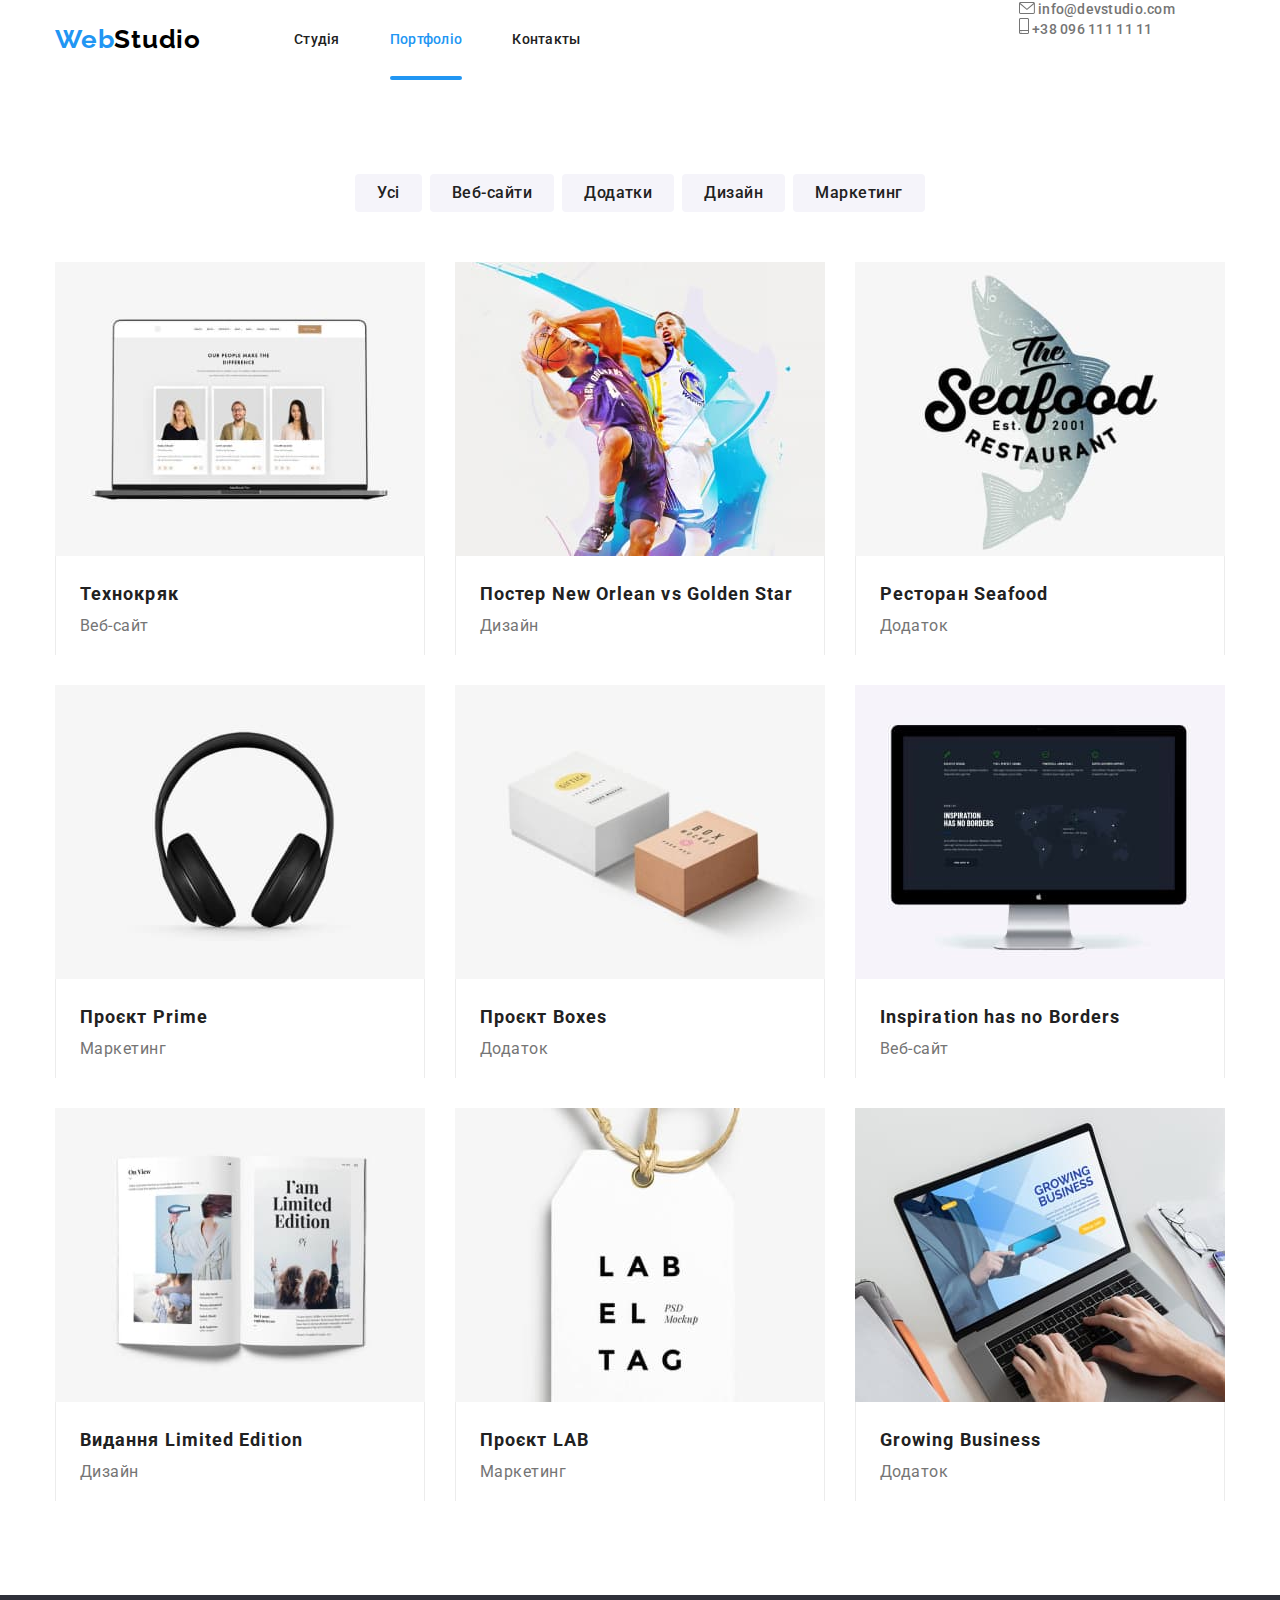
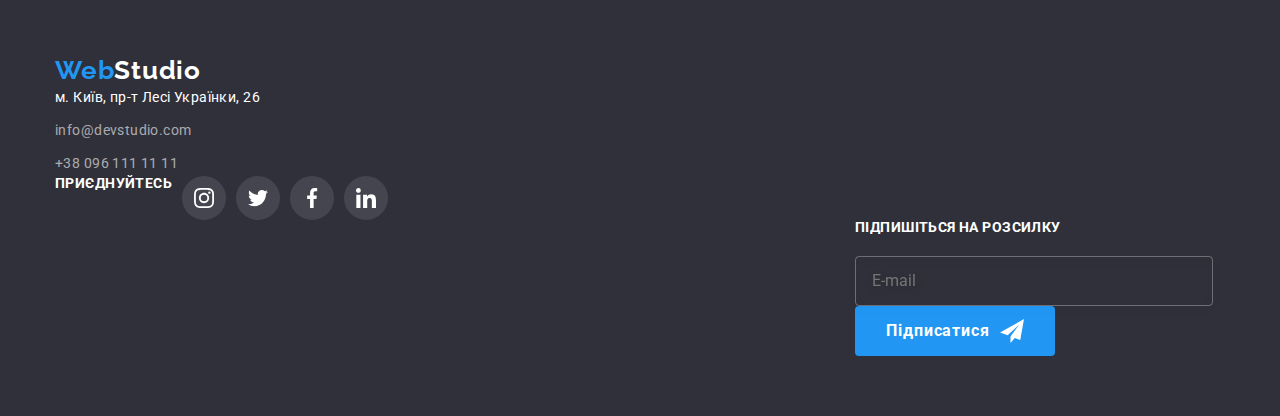
==== portfolio.html @ cb51da98 "adaptive" ====
<!DOCTYPE html>
<html lang="uk">
  <head>
    <meta charset="UTF-8" />
    <meta http-equiv="X-UA-Compatible" content="IE=edge" />
    <meta name="viewport" content="width=device-width, initial-scale=1.0" />
    <title>WebStudio</title>
    <link rel="preconnect" href="https://fonts.googleapis.com" />
    <link rel="preconnect" href="https://fonts.gstatic.com" crossorigin />
    <link
      href="https://fonts.googleapis.com/css2?family=Oleo+Script&family=Raleway:wght@700&family=Roboto:wght@400;500;700;900&display=swap"
      rel="stylesheet"
    />
    <link
      rel="stylesheet"
      href="https://cdnjs.cloudflare.com/ajax/libs/modern-normalize/0.6.0/modern-normalize.min.css"
    />
    <!-- <link rel="stylesheet" href="CSS/styles.css" /> -->
    <link rel="stylesheet" href="CSS/main.min.css" />
  </head>
  <body>
    <header>
      <div class="container page-header">
        <nav class="page-header__nav">
          <a href="./index.html " class="logo">
            <span class="logo__web">Web</span>Studio</a
          >

          <ul class="pagination">
            <li class="pagination__list">
              <a href="./index.html" class="link pagination__item">Студія</a>
            </li>
            <li class="pagination__list">
              <a href="./portfolio.html" class="link pagination__item current"
                >Портфоліо</a
              >
            </li>
            <li class="pagination__list">
              <a href="" class="link">Контакты</a>
            </li>
          </ul>
        </nav>

        <ul class="contact">
          <li class="contact-list">
            <a class="contact__item" href="mailtu:info@devstudio.com"
              ><svg width="16px" height="12px">
                <use href="./images/SVG/symbol-defs.svg#icon-envelope"></use>
              </svg>
              info@devstudio.com</a
            >
          </li>
          <li class="contact-list">
            <a class="contact__item" href="tel:+380961111111"
              ><svg width="10px" height="16px">
                <use href="./images/SVG/symbol-defs.svg#icon-smartphone"></use>
              </svg>
              +38 096 111 11 11</a
            >
          </li>
        </ul>
      </div>
    </header>
    <main>
      <section class="container-home">
        <div class="container">
          <h1 class="portf-h-invis">Портфоліо</h1>

          <ul class="menu-portfolio-btn">
            <li>
              <button type="button" class="btn">Усі</button>
            </li>
            <li>
              <button type="button" class="btn">Веб-сайти</button>
            </li>
            <li>
              <button type="button" class="btn">Додатки</button>
            </li>
            <li>
              <button type="button" class="btn">Дизайн</button>
            </li>
            <li>
              <button type="button" class="btn">Маркетинг</button>
            </li>
          </ul>

          <ul class="projects">
            <li class="projects-item">
              <a href="" class="projects-li">
                <div class="projects-card">
                  <img
                    src="./images/project1.jpg"
                    alt="Технокряк"
                    width="370"
                  />
                  <p class="overlay">
                    Ресурс пропонує комплексні пропозиції з різним рівнем
                    функціоналу та сервісів. Все це дозволить відвідувачу
                    отримати вичерпні відомості про компанію чи приватну особу.
                  </p>
                </div>
              </a>
              <a
                ><div class="person">
                  <h2 class="projects-h">Технокряк</h2>
                  <p class="projects-p">Веб-сайт</p>
                </div>
              </a>
            </li>
            <li class="projects-item">
              <a href="" class="projects-li">
                <div class="projects-card">
                  <img
                    src="./images/project2.jpg"
                    alt="Постер New Orlean vs Golden Star"
                    width="370"
                  />
                  <p class="overlay">
                    Ресурс пропонує комплексні пропозиції з різним рівнем
                    функціоналу та сервісів. Все це дозволить відвідувачу
                    отримати вичерпні відомості про компанію чи приватну особу.
                  </p>
                </div>

                <div class="person">
                  <h2 class="projects-h">Постер New Orlean vs Golden Star</h2>
                  <p class="projects-p">Дизайн</p>
                </div>
              </a>
            </li>
            <li class="projects-item">
              <a href="" class="projects-li">
                <div class="projects-card">
                  <img
                    src="./images/project3.jpg"
                    alt="Ресторан Seafood"
                    width="370"
                  />
                  <p class="overlay">
                    Ресурс пропонує комплексні пропозиції з різним рівнем
                    функціоналу та сервісів. Все це дозволить відвідувачу
                    отримати вичерпні відомості про компанію чи приватну особу.
                  </p>
                </div>
                <div class="person">
                  <h2 class="projects-h">Ресторан Seafood</h2>
                  <p class="projects-p">Додаток</p>
                </div></a
              >
            </li>
            <li class="projects-item">
              <a href="" class="projects-li">
                <div class="projects-card">
                  <img
                    src="./images/project4.jpg"
                    alt="Проєкт Prime"
                    width="370"
                  />
                  <p class="overlay">
                    Ресурс пропонує комплексні пропозиції з різним рівнем
                    функціоналу та сервісів. Все це дозволить відвідувачу
                    отримати вичерпні відомості про компанію чи приватну особу.
                  </p>
                </div>

                <div class="person">
                  <h2 class="projects-h">Проєкт Prime</h2>
                  <p class="projects-p">Маркетинг</p>
                </div></a
              >
            </li>
            <li class="projects-item">
              <a href="" class="projects-li">
                <div class="projects-card">
                  <img
                    src="./images/project5.jpg"
                    alt="Проєкт Boxes"
                    width="370"
                  />
                  <p class="overlay">
                    Ресурс пропонує комплексні пропозиції з різним рівнем
                    функціоналу та сервісів. Все це дозволить відвідувачу
                    отримати вичерпні відомості про компанію чи приватну особу.
                  </p>
                </div>

                <div class="person">
                  <h2 class="projects-h">Проєкт Boxes</h2>
                  <p class="projects-p">Додаток</p>
                </div></a
              >
            </li>
            <li class="projects-item">
              <a href="" class="projects-li">
                <div class="projects-card">
                  <img
                    src="./images/project6.jpg"
                    alt="Inspiration has no Borders"
                    width="370"
                  />
                  <p class="overlay">
                    Ресурс пропонує комплексні пропозиції з різним рівнем
                    функціоналу та сервісів. Все це дозволить відвідувачу
                    отримати вичерпні відомості про компанію чи приватну особу.
                  </p>
                </div>

                <div class="person">
                  <h2 class="projects-h">Inspiration has no Borders</h2>
                  <p class="projects-p">Веб-сайт</p>
                </div></a
              >
            </li>
            <li class="projects-item">
              <a href="" class="projects-li">
                <div class="projects-card">
                  <img
                    src="./images/project7.jpg"
                    alt="Видання Limited Edition"
                    width="370"
                  />
                  <p class="overlay">
                    Ресурс пропонує комплексні пропозиції з різним рівнем
                    функціоналу та сервісів. Все це дозволить відвідувачу
                    отримати вичерпні відомості про компанію чи приватну особу.
                  </p>
                </div>
                <div class="person">
                  <h2 class="projects-h">Видання Limited Edition</h2>
                  <p class="projects-p">Дизайн</p>
                </div></a
              >
            </li>
            <li class="projects-item">
              <a href="" class="projects-li">
                <div class="projects-card">
                  <img
                    src="./images/project8.jpg"
                    alt="Проєкт LAB"
                    width="370"
                  />
                  <p class="overlay">
                    Ресурс пропонує комплексні пропозиції з різним рівнем
                    функціоналу та сервісів. Все це дозволить відвідувачу
                    отримати вичерпні відомості про компанію чи приватну особу.
                  </p>
                </div>
                <div class="person">
                  <h2 class="projects-h">Проєкт LAB</h2>
                  <p class="projects-p">Маркетинг</p>
                </div></a
              >
            </li>
            <li class="projects-item">
              <a href="" class="projects-li">
                <div class="projects-card">
                  <img
                    src="./images/project9.jpg"
                    alt="Growing Business"
                    width="370"
                  />
                  <p class="overlay">
                    Ресурс пропонує комплексні пропозиції з різним рівнем
                    функціоналу та сервісів. Все це дозволить відвідувачу
                    отримати вичерпні відомості про компанію чи приватну особу.
                  </p>
                </div>

                <div class="person">
                  <h2 class="projects-h">Growing Business</h2>
                  <p class="projects-p">Додаток</p>
                </div></a
              >
            </li>
          </ul>
        </div>
      </section>
    </main>
    <footer class="footer">
      <div class="container footer__container">
        <div>
          <a href="./index.html " class="logo footer__logo">
            <span class="logo__web">Web</span
            ><span class="logo__studio">Studio</span></a
          >

          <address class="address">
            <ul class="address__list">
              <li>
                <a
                  href="https://goo.gl/maps/ACZNKpHMxKwvgp7U7"
                  target="_blank"
                  class="address__maps"
                  >м. Київ, пр-т Лесі Українки, 26</a
                >
              </li>
              <li>
                <a href="mailto:info@devstudio.com" class="address__item"
                  >info@devstudio.com</a
                >
              </li>
              <li>
                <a href="tel:+380961111111 " class="address__item"
                  >+38 096 111 11 11</a
                >
              </li>
            </ul>
          </address>
        </div>

        <div class="social-networks">
          <p class="social-networks__text">приєднуйтесь</p>
          <ul class="social-networks__list">
            <li class="social">
              <a href="" class="social-networks__link">
                <svg class="icon-networks social-networks__icon">
                  <use href="./images/SVG/symbol-defs.svg#icon-instagram"></use>
                </svg>
              </a>
            </li>
            <li class="social">
              <a href="" class="social-networks__link">
                <svg class="icon-networks social-networks__icon">
                  <use href="./images/SVG/symbol-defs.svg#icon-twitter"></use>
                </svg>
              </a>
            </li>
            <li class="social">
              <a href="" class="social-networks__link">
                <svg class="icon-networks social-networks__icon">
                  <use href="./images/SVG/symbol-defs.svg#icon-facebook"></use>
                </svg>
              </a>
            </li>
            <li class="social">
              <a href="" class="social-networks__link">
                <svg class="icon-networks social-networks__icon">
                  <use href="./images/SVG/symbol-defs.svg#icon-linkedin"></use>
                </svg>
              </a>
            </li>
          </ul>
        </div>
        <form class="footer-form">
          <p class="footer-form__text">Підпишіться на розсилку</p>
          <div class="footer-form__wind">
            <input
              class="footer-form__imput"
              type="email"
              name="e-mail"
              placeholder="E-mail"
            />
            <button class="footer-form__btn" type="submit" id="e-mail">
              <span class="footer-form__subscription">Підписатися</span>
              <svg class="footer-form__icon" width="24" height="24">
                <use href="./images/SVG/symbol-defs.svg#icon-send"></use>
              </svg>
            </button>
          </div>
        </form>
      </div>
    </footer>
  </body>
</html>
---- CSS/styles.css ----
/* :root {
  --color-web-blue: #2196f3;
  --color-text-main: #212121;
  --color-text-secondary: #757575;
  --color-fone: #f5f5f5;
  --transition-timing-cub: 250ms cubic-bezier(0.4, 0, 0.2, 1);
} */
/* 
h1,
h2,
h3,
h4,
p {
  margin-top: 0;
  margin-bottom: 0;
} */

/* ol,
ul {
  margin-top: 0;
  margin-bottom: 0;
  padding-left: 0;
} */

/* .logo__web-header {
  border-bottom: 1px solid #ececec;
} */

/* .container {
  width: 1200px;

  margin-left: auto;
  margin-right: auto;
  padding-left: 15px;
  padding-right: 15px;
} */

/* header style */

/* .page-header__nav {
  display: flex;
} */

/* .page-header {
  align-items: center;

  display: flex;
} */

/* .contact {
  display: flex;
  margin-left: auto;
} */

/* .pagination__list {
  position: relative;
} */
/* 
.pagination {
  display: flex;
} */
/* 
.pagination :not(:last-child) {
  margin-right: 50px;
} */

/* .current {
  color: var(--color-web-blue);
}

.current::after {
  position: absolute;
  content: "";
  display: block;
  bottom: 0;
  width: 100%;
  height: 4px;
  background-color: var(--color-web-blue);
  border-radius: 2px;
} */

/* .contact :not(:last-child) {
  margin-right: 50px;
} */

/* .logo__web {
  font-family: "Raleway";
  font-style: normal;
  font-weight: 700;
  font-size: 26px;
  line-height: 1.19;

  letter-spacing: 0.03em;

  color: #2196f3;
} */

/* address {
  font-family: Roboto;
  font-style: normal;
} */

/* ul {
  list-style: none;
}

a {
  text-decoration: none;
}

img {
  display: block;
  max-width: 100%;
  height: auto;
}

body {
  font-family: roboto, sans-serif;
} */

/* .footer {
  background-color: #2f303a;
  padding-top: 60px;
  padding-bottom: 60px;
} */

/* .logo {
  padding-top: 24px;
  padding-bottom: 25px;
  margin-right: 93px;
  font-family: "Raleway";
  font-style: normal;
  font-weight: 700;
  font-size: 26px;
  line-height: 1.19;

  letter-spacing: 0.03em;

  color: #000000;

  transition-property: color;
  transition-duration: 250ms;
  transition-timing-function: cubic-bezier(0.4, 0, 0.2, 1);
} */

/* .contact__item {
  display: flex;
  align-items: center;

  padding-top: 32px;
  padding-bottom: 32px;
  gap: 10px;
  justify-content: flex-end;
  color: var(--color-text-secondary);
  fill: currentColor;
  font-weight: 500;
  font-size: 14px;
  line-height: 1.14;
  letter-spacing: 0.02em;
  transition: color var(--transition-timing-cub);
} */

/* .container.page-header {
  margin-bottom: 0px;
  justify-content: center;
} */

/* .address__maps:hover,
.logo:hover,
.logo:focus,
.link:hover,
.link:focus, */
/* .contact__item:hover,
.contact__item:focus, */
/* .address__item:hover,
.address__item:focus, */
/* .menu-portfolio-btn:hover,
.menu-portfolio-btn:focus { */
  /* color: var(--color-web-blue);
} */

/* .btn:hover,
.btn:focus {
  box-shadow: 0px 4px 4px 0px rgba(0, 0, 0, 0.25);

  background-color: var(--color-web-blue);
  color: #ffffff;
} */

/* .menu-portfolio-btn {
  margin-bottom: 50px;
  display: flex;
  justify-content: center;

  gap: 8px;
  color: var(--color-text-main);
  transform: color var(--transition-timing-cub);
} */

/* .btn {
  font-family: Roboto;
  font-weight: 500;
  font-size: 16px;
  line-height: 1.63;
  text-align: center;
  letter-spacing: 0.03em;
  border-radius: 4px;
  padding-left: 22px;
  padding-right: 22px;
  padding-top: 6px;
  padding-bottom: 6px;
  border: 0px;
  background-color: #f5f4fa;

  color: #212121;
  cursor: pointer;

  transition: color var(--transition-timing-cub),
    background-color var(--transition-timing-cub),
    box-shadow var(--transition-timing-cub);
} */

/* .address__item {
  color: rgba(255, 255, 255, 0.6);
} */

/* .contact-list,
.link {
  color: var(--color-text-main);

  transition-property: color;
  transition-duration: 250ms;
  transition-timing-function: cubic-bezier(0.4, 0, 0.2, 1);
} */
/* 
.envelope::before {
  content: "";
  width: 16px;
  height: 12px;
} */

/* .link {
  font-weight: 500;
  font-size: 14px;
  line-height: 1.14;
  letter-spacing: 0.02em;
} */

/* .hero {
  background-color: #2f303a;
  background-image: linear-gradient(rgba(47, 48, 58, 0.4),
      rgba(47, 48, 58, 0.4)),
    url(../images/hero.jpg);

  background-size: cover;
  background-position: center;
  background-repeat: no-repeat;

  max-width: 1600px;

  margin-left: auto;
  margin-right: auto;

  padding-top: 200px;
  padding-bottom: 200px;
} */

/* .hero__title {
  text-transform: uppercase;
  width: 696px;
  height: 120px;
  margin-left: auto;
  margin-right: auto;
  margin-bottom: 30px;
  font-size: 16px;
  height: 1.88;
} */

/* .hero h1 {
  color: #ffffff;
  text-align: center;
  font-size: 44px;
  font-weight: 900;
  font-size: 44px;
  line-height: 1.37;
} */

/* .hero__button {
  font-size: 16px;
  font-weight: 700;
  line-height: 1.88;

  cursor: pointer;
  border-radius: 4px;

  align-items: flex-start;
  display: block;
  margin-left: auto;
  margin-right: auto;

  background-color: var(--color-web-blue);

  color: #ffffff;

  text-align: center;
  padding: 10px 32px;

  border: 0;
  letter-spacing: 0.06em;

  transition-property: color;
  transition-duration: 250ms;
  transition-timing-function: cubic-bezier(0.4, 0, 0.2, 1);
} */

/* .feature {
  padding-top: 94px;
  padding-bottom: 94px;
}

.our-features__item {
  width: 270px; */

/* 325-348-другий варіант */

/* .our-features__item::before {
  margin-bottom: 30px;
  display: block;
  width: 270px;
  height: 120px;
  content: "";
  background-repeat: no-repeat;
  background-position: center;
  background-color: #f5f4fa;

  background-size: contain;
} 
 .our-features__item:nth-child(1)::before {
  background-image: url(../images/SVG/Group1.svg);
}
.our-features__item:nth-child(2)::before {
  background-image: url(../images/SVG/Group2.svg);
}
.our-features__item:nth-child(3)::before {
  background-image: url(../images/SVG/Group3.svg);
}
-.our-features__item:nth-child(4)::before {
  background-image: url(../images/SVG/Group4.svg);
} */ 
/* .our-features__img {
  display: flex;
  background-color: rgba(245, 244, 250, 1);

  height: 120px;
  align-items: center;
  justify-content: center;
  margin-bottom: 30px;
} */

/* .our-features__list {
  display: flex;
  gap: 30px;
} */

/* .our-features__subject {
  margin-bottom: 10px;
  font-weight: 700;
  font-size: 14px;
  line-height: 1.14;
  letter-spacing: 0.03em;
} */
/* 
.our-features__text {
  display: flex;
  color: var(--color-text-secondary);
  font-weight: 400;
  font-size: 14px;
  line-height: 1.71;
  letter-spacing: 0.03em;
} */

/* .

business-profiles {
  padding-bottom: 94px;
} */

/* .client {
  width: 170px;
  height: 92px;
}

.regular-customers__title {
  padding-bottom: 50px;
  text-align: center;
}

.client-list {
  box-sizing: border-box;
  display: flex;
  gap: 30px;
}

.client__icon:hover,
.client__icon:focus {
  fill: #2196f3;
}

.client__list:hover,
.client__list:focus {
  color: var(--color-web-blue);

  border-color: var(--color-web-blue);
}

.client__list {
  color: #afb1b8;
  display: flex;
  justify-content: center;
  align-items: center;
  width: 100%;
  height: 100%;
  border: 1px solid #afb1b8;
  border-radius: 4%;

  transition-property: color, border-color;
  transition-duration: 250ms;
  transition-timing-function: cubic-bezier(0.4, 0, 0.2, 1);
}

.client__icon {
  fill: currentColor;
  width: 106px;
  height: 60px;
} */

/* .business-profiles__list {
  display: flex;
  gap: 30px;
}

.business-profiles__item {
  position: relative;
  display: flex;
  align-content: center;
  justify-content: center;
}

.business-profiles__text {
  background-color: rgba(47, 48, 58, 0.8);
  display: flex;
  justify-content: center;
  align-items: center;
  height: 70px;
  width: 100%;
  color: #ffffff;
  position: absolute;
  bottom: 0;
}

.
business-profiles__title {
  padding-bottom: 0px;
  font-weight: 700;
  font-size: 36px;
  line-height: 1.17;
  text-align: center;
  letter-spacing: 0.03em;
  margin-bottom: 50px;
}
       
.team__list {
  display: flex;

  gap: 30px;
}

.team__item {
  box-shadow: 0px 1px 3px rgba(0, 0, 0, 0.12), 0px 1px 1px rgba(0, 0, 0, 0.14),
    0px 2px 1px rgba(0, 0, 0, 0.2);
  border-top-left-radius: 4%;

  border-radius: 0px 0px 4px 4px;
  background-color: #ffffff;
} */

/* .link {
  display: inline-block;
  color: var(--color-text-main);
  padding-top: 32px;
  padding-bottom: 32px;
} */

/* .team {
  background-color: #f5f4fa;
  padding-top: 94px;
  padding-bottom: 94px;
}

.team {
  padding-top: 30px;
  margin-bottom: 10px;
  font-weight: 500;
  font-size: 16px;
  line-height: 1.19;

  text-align: center;
  letter-spacing: 0.03em;
}

.team__profession {
  margin-bottom: 16px;
  color: var(--color-text-secondary);
  font-weight: 400;
  font-size: 16px;
  line-height: 1.19;

  text-align: center;
  letter-spacing: 0.03em;
}

.list-networks__icon {
  fill: currentColor;
} */

/* .icon-networks {
  width: 20px;
  height: 20px;
} */

/* .icon-footer {
  fill: #ffffff;
}

.social {
  align-items: baseline;
  display: inline-block;
  border: rgba(255, 255, 255, 1);

  text-align: center;

  width: 44px;
  height: 44px;
  border-radius: 50%;
}

.social-networks-list {
  padding-bottom: 30px;
  justify-content: center;
  display: flex;

  gap: 10px;
}

.social-networks {
  text-align: center;

  display: flex;
  width: 44px;
  height: 44px;
  gap: 10px;
  border-radius: 50%;
} */

/* .portfolio {
  padding-top: 94px;
  padding-bottom: 94px;
}

.container-home {
  padding-top: 94px;
  padding-bottom: 94px;
}

.portf-h-invis {
  position: absolute;
  width: 1px;
  height: 1px;
  margin: -1px;
  border: 0;
  padding: 0;
  white-space: nowrap;
  clip-path: inset(100%);
  clip: rect(0 0 0 0);
  overflow: hidden;
}

.portf-h-invis {
  text-align: center;
}

.projects-h {
  margin-bottom: 4px;
  color: var(--color-text-main);
  font-weight: 700;
  font-size: 18px;
  line-height: 2;
  letter-spacing: 0.06em;
}

.projects-p {
  color: var(--color-text-secondary);

  font-weight: 400;
  font-size: 16px;
  line-height: 1.19;

  letter-spacing: 0.03em;
} */

/* .link-footer :not(:last-child) {
  margin-bottom: 9px;
} */

/* .address__maps {
  color: white;
  font-weight: 400;
  font-size: 14px;
  line-height: 1.71;

  letter-spacing: 0.03em;

  transition: color var(--transition-timing-cub);
}

.address__item {
  font-weight: 400;
  font-size: 14px;
  line-height: 1.7;
  letter-spacing: 0.03em;

  transition-property: color;
  transition-duration: 250ms;
  transition-timing-function: cubic-bezier(0.4, 0, 0.2, 1);
} */

/* .studio {
  color: #ffffff;
}

.footer-form {
  margin-left: auto;
} */

/* .footer-form__text {
  display: block;
  margin-bottom: 20px;
  color: #ffffff;
  text-transform: uppercase;
  font-family: Roboto;
  font-size: 14px;
  font-weight: 700;
  line-height: 1.14;
  letter-spacing: 0.03em;
  text-align: left;

}

.footer-form__wind {
  display: flex;
}

.footer-form__imput {
  border-radius: 4px;
  padding-left: 16px;
  padding-top: 15px;
  padding-bottom: 15px;
  margin: 0px;
  width: 358px;
  height: 50px;
  margin-right: 12px;
  border: 1px solid rgba(255, 255, 255, 0.3);
  filter: drop-shadow(0px 4px 4px rgba(0, 0, 0, 0.15));
  background: transparent;


}

.footer-form__btn {

  display: flex;
  align-items: center;
  justify-content: center;
  cursor: pointer;

  width: 200px;
  height: 50px;
  border-radius: 4px;
  border: none;
  font-family: Roboto;
  font-size: 16px;
  font-weight: 700;
  line-height: 30px;
  letter-spacing: 0.06em;
  text-align: center;


  color: #ffffff;
  background-color: var(--color-web-blue);
}

.footer-form__subscription {
  font-family: Roboto;
  font-size: 16px;
  font-weight: 700;
  line-height: 1.88;
  letter-spacing: 0.06em;
  text-align: center;
} */

/* .projects {
  display: flex;
  flex-wrap: wrap;
  gap: 30px;
}

.projects-li:hover,
.projects-li:focus {
  box-shadow: cubic-bezier(0.4, 0, 0.2, 1), rgba(0, 0, 0, 0.25);
}

.projects-li {
  display: block;
  box-sizing: border-box;
  background: #ffffff;
  transition: box-shadow var(--transition-timing-cub);
}

.projects-item:hover,
.projects-item:focus {
  box-shadow: 0px 4px 4px 0px rgba(0, 0, 0, 0.25);
}

.projects-item {
  width: 370px;

  transition-property: color;
  transition-duration: 250ms;
  transition-timing-function: cubic-bezier(0.4, 0, 0.2, 1);
}

.projects-card {
  position: relative;
  overflow: hidden;
}

.projects-li:hover .overlay,
.projects-li:focus .overlay {
  transform: translateY(0%);
} */

/* .overlay {
  position: absolute;

  font-family: Roboto;
  font-size: 18px;
  font-weight: 400;
  line-height: 1.56;
  letter-spacing: 0.03em;
  text-align: left;

  width: 100%;
  height: 100%;
  padding-top: 63px;
  padding-bottom: 63px;
  padding-left: 24px;
  padding-right: 24px;
  top: 0;
  left: 0;
  color: #ffffff;
  background-color: rgba(33, 150, 243, 0.9);

  overflow-y: auto;
  transform: translateY(101%);
  transition: transform 250ms cubic-bezier(0.4, 0, 0.2, 1);
} */

/* .footer__logo {
  padding: 0;
  display: inline-block;
  margin-bottom: 20px;
  margin-right: 0px;
} */
/* 
.person {
  padding: 20px 24px;
  border-left: 1px solid #ececec;
  border-right: 1px solid #ececec;
} */

/* .footer-block {
  display: flex;
}

.footer-soc-link {
   border: 0px;
  width: 206px;
  height: 80px; 
  display: flex;
  flex-direction: column;

  margin-left: 70px;
}

.social-link-footer {
  height: 44px;
  width: 44px;
  align-items: center;
  justify-content: center;
  display: flex;
  color: #757575;
  column-gap: 10px;
  background-color: rgba(255, 255, 255, 0.1);
  border-radius: 50%;

  transition-property: background-color;

  transition-duration: 250ms;
  transition-timing-function: cubic-bezier(0.4, 0, 0.2, 1);
} */

/* .list-networks__link {
  align-items: center;
  justify-content: center;

  display: flex;
  color: #afb1b8;
  column-gap: 10px;
  background-color: rgba(255, 255, 255, 0.1);

  transition-property: background-color, color;

  transition-duration: 250ms;
  transition-timing-function: cubic-bezier(0.4, 0, 0.2, 1);
}

.list-networks__link:hover {
  background-color: var(--color-web-blue);
  color: #ffffff;
}

.list-networks__icon:hover {
  fill: currentColor;
} */

/* .social-link-footer:hover {
  background-color: var(--color-web-blue);
} */

/* .social-link {
  width: 44px;
  height: 44px;
  border-radius: 50%;
}

.footer {
  align-items: baseline;
  display: flex;
}

.footer-text {
  text-transform: uppercase;
  letter-spacing: 0.03em;
  font-weight: 700;
  margin-bottom: 20px;
  margin-right: auto;
  font-size: 14px;
  line-height: 1.14;
  color: #ffffff;
} */
/* 
.regular-customers {
  padding-top: 94px;
  padding-bottom: 94px;
} */

/* .current {
  color: var(--color-web-blue);
} */

/* .backdrop {
  position: fixed;
  top: 0px;
  left: 0px;
  background-color: rgba(0, 0, 0, 0.2);
  width: 100%;
  height: 100%;
  z-index: 100500;

  transition: opacity var(--transition-timing-cub),
    visibility var(--transition-timing-cub);
} */

/* .backdrop.is-hidden {
  visibility: hidden;
  opacity: 0;
  pointer-events: none;
} */

/* .backdrop.is-hidden.modal {
  transform: translate(-50%, -50%) scale(0);
} */
/* 
.modal {
  width: 528px;
  height: 536px;
  padding: 40px;

  position: absolute;
  top: 50%;
  left: 50%;

  width: 528px;
  height: 581px;
  background-color: white;

  transform: translate(-50%, -50%) scale(1);
  transition: transform 250ms var(--transition-timing-cub);
} */

/* .close-btn {
  height: 30px;
  width: 30px;
  border-radius: 50%;
  position: absolute;
  top: 8px;
  right: 8px;
  border: rgba(0, 0, 0, 0.1);
  transition: fill 250ms var(--transition-timing-cub);
}

.close-btn:hover {
  fill: var(--color-web-blue);
}

.modal__form {
  display: flex;
  flex-direction: column;
  align-content: center;
}

.modal__title {
  margin-bottom: 12px;

  color: #212121;


  font-family: Roboto;
  font-size: 20px;
  font-weight: 700;
  line-height: 1.15;
  letter-spacing: 0.03em;
  text-align: center;
}

input {
  cursor: pointer;
}

textarea {
  height: 120px;
  width: 448px;

  border-radius: 4px;
}

.modal__label {
  display: flex;
  flex-direction: column;
  font-size: 12px;
  font-weight: 400;
  line-height: 14px;
  letter-spacing: 0.01em;
  text-align: left;
  color: #757575;
  margin-bottom: 4px;



}

textarea {
  resize: none;
  cursor: pointer;
}

.modal__btn-icon {
  display: flex;


  border-radius: 50%;
  padding: 0px;
  border: rgba(0, 0, 0, 0.1);
}

.icon-send {
  padding-left: 10px;
  padding-right: 10px;
  display: block;
  padding: 0px;
  fill: #ffffff;
  border: none;

}

button {
  cursor: pointer;
}

.send {
  margin-left: auto;
  margin-right: auto;
  margin-top: 30px;
  margin-bottom: 40px;
  width: 200px;
  height: 50px;
  background-color: var(--color-web-blue);
  color: #ffffff;
  box-shadow: 0px 4px 4px rgba(0, 0, 0, 0.15);
  border-radius: 4px;
  border: var(--color-web-blue);
}

.imput-textarea {
  margin-bottom: 20px;

}

.modal__name {

  padding: 0px;
  margin-bottom: 10px;
  position: relative;
}

.footer-form__icon {
  margin-left: 10px;
  width: 24px;
  height: 24px;
}

.modal__checkbox {
  display: flex;
  align-items: center;
  justify-content: center;
  position: relative;
}

/* .modal-check-imput{
  
  /* padding: 0px;
  position: absolute;
  appearance: none; */

/* .modal-check-imput-new {
  padding-right: 7px;
  height: 15px;
  width: 16px;

  border-radius: 0px;
  fill: #212121;
}

textarea {
  padding-top: 12px;
  padding-bottom: 12px;
  padding-left: 16px;
  padding-right: 16px;
  resize: none;
  border: 1px solid #21212133;
  transition: border-color var(--transition-timing-cub);
}

textarea:focus {
  border-color: var(--color-web-blue);
  outline: none;
}

.modal-check-imput:checked+.chek-box {
  fill: var(--color-web-blue);
  border: none;
}

.modal__imput:focus {
  fill: var(--color-web-blue);
  outline: none;
  border-color: var(--color-web-blue);

}

.modal__imput:focus+.modal__icon {
  fill: var(--color-web-blue);
}

.modal__imput {
  border: box;
  display: block;
  border: 1px solid #21212133;
  width: 100%;
  height: 40px;
  border-radius: 4px;
  border: 1px solid #21212133;

  padding-left: 42px;
  transition: border-color var(--transition-timing-cub);
}

.modal__icon {

  position: absolute;
  top: 50%;
  left: 12px;
  transform: translateY(-50%);
  fill: var(--color-text-main);
  transition: fill var(--transition-timing-cub);

}

.contract {
  color: var(--color-web-blue);
  text-decoration: underline;
}

.contract-term {
  font-family: Roboto;
  font-size: 14px;
  font-weight: 400;
  line-height: 2;
  letter-spacing: 0.03em;
  text-align: left;
}

.chek-box {
  width: 16px;
  height: 15px;
  margin-right: 7px;
  border: 2px solid var(--color-text-main);
  fill: transparent;
  display: flex;
  align-items: center;
  justify-content: center;
  cursor: pointer;
  border-radius: 3px;
  transition: border var(--transition-timing-cub), fill var(--transition-timing-cub);
}




.visually-hidden {
  position: absolute;
  width: 1px;
  height: 1px;
  margin: -1px;
  padding: 0;
  overflow: hidden;
  border: 0;
  clip: rect(0 0 0 0);
} */

 
/* } 
.modal-check-imput {appearance: none;}
---- CSS/main.min.css ----
:root{--color-web-blue: #2196f3;--color-text-main: #212121;--color-text-secondary: #757575;--color-fone: #f5f5f5;--transition-timing-cub: 250ms cubic-bezier(0.4, 0, 0.2, 1)}.visually-hidden{position:absolute;width:1px;height:1px;margin:-1px;padding:0;overflow:hidden;border:0;clip:rect(0 0 0 0)}.logo{padding-top:24px;padding-bottom:25px;margin-right:93px;font-family:"Raleway";font-style:normal;font-weight:700;font-size:26px;line-height:1.19;letter-spacing:.03em;color:#000;transition-property:color;transition-duration:250ms;transition-timing-function:cubic-bezier(0.4, 0, 0.2, 1)}.logo:hover,.logo:focus{color:var(--color-web-blue)}.logo__web{font-family:"Raleway";font-style:normal;font-weight:700;font-size:26px;line-height:1.19;letter-spacing:.03em;color:#2196f3}@media screen and (min-width: 280px){.logo{margin-left:0}}.container{padding-left:15px;padding-right:15px;width:100%}@media screen and (min-width: 480px){.container{display:flex;flex-direction:column;width:480px;margin-left:auto;margin-right:auto}}@media screen and (min-width: 768px){.container{width:768px}}@media screen and (min-width: 1200px){.container{width:1200px}}.btn:hover,.btn:focus{box-shadow:0px 4px 4px 0px rgba(0,0,0,.25);background-color:var(--color-web-blue);color:#fff}.btn{font-family:Roboto;font-weight:500;font-size:16px;line-height:1.63;text-align:center;letter-spacing:.03em;border-radius:4px;padding-left:22px;padding-right:22px;padding-top:6px;padding-bottom:6px;border:0px;background-color:#f5f4fa;color:#212121;cursor:pointer;transition:color var(--transition-timing-cub),background-color var(--transition-timing-cub),box-shadow var(--transition-timing-cub)}button{cursor:pointer}.link{font-weight:500;font-size:14px;line-height:1.14;letter-spacing:.02em;display:inline-block;color:var(--color-text-main);padding-top:32px;padding-bottom:32px}.link:hover,.link:focus{color:var(--color-web-blue)}.current{color:var(--color-web-blue)}h1,h2,h3,h4,p{margin-top:0;margin-bottom:0}ol,ul{margin-top:0;margin-bottom:0;padding-left:0}body{font-family:roboto,sans-serif}ul{list-style:none}a{text-decoration:none}img{display:block;max-width:100%;height:auto}.mobile-menu{position:fixed;top:0px;left:0px;width:100%;height:100%;z-index:100;background-color:#fff}.close-menu-btn-icon{width:40px;height:40px;fill:#212121}.mobile-menu__container{position:relative;padding-left:0px;padding-top:0px}.close-menu-btn{position:absolute;top:10px;right:15px;padding:0px;background-color:rgba(0,0,0,0);border:none;line-height:0px}@media screen and (min-width: 768px){.mobile-menu{display:none}}.page-header__nav{display:flex;flex-direction:row}.contact:not(:last-child){margin-right:50px}@media screen and (max-width: 767px){.contact{display:none}}@media screen and (min-width: 1599px){.contact{display:block;margin-left:auto}}@media screen and (min-width: 1600px){.contact{display:flex;margin-left:auto}}.pagination__list{position:relative}.pagination :not(:last-child){margin-right:50px}@media screen and (max-width: 767px){.pagination{display:none}}@media screen and (min-width: 768px){.pagination{display:flex}}.open-mobile-menu-btn{line-height:0px;border:none;background-color:rgba(0,0,0,0);padding:0px}.open-mobile-menu-btn-icon{width:40px;height:40px}.contact :not(:last-child){margin-right:50px}.current.pagination__item{color:var(--color-web-blue)}.current.pagination__item::after{position:absolute;content:"";display:block;bottom:0;width:100%;height:4px;background-color:var(--color-web-blue);border-radius:2px}.pagination__item{display:flex;align-items:center;padding-top:32px;padding-bottom:32px;gap:10px;justify-content:flex-end;color:var(--color-text-secondary);fill:currentColor;font-weight:500;font-size:14px;line-height:1.14;letter-spacing:.02em;transition:color var(--transition-timing-cub)}.pagination__item:hover,.pagination__item:focus{color:var(--color-web-blue)}.contact__item{color:var(--color-text-secondary);fill:currentColor;font-weight:500;font-size:14px;line-height:1.14;letter-spacing:.02em;transition:color var(--transition-timing-cub)}.contact__item:hover,.contact__item:focus{color:var(--color-web-blue)}@media screen and (min-width: 768){.contact__item{display:block;margin-bottom:10px}}@media screen and (min-width: 1599px){.contact__item{display:flex;align-items:center;padding-top:32px;padding-bottom:32px;gap:10px;justify-content:flex-end}}@media screen and (min-width: 480px){.container.page-header{margin-bottom:0px;display:flex;flex-direction:row;justify-content:space-between}}.contact__list,.link{color:var(--color-text-main);transition-property:color;transition-duration:250ms;transition-timing-function:cubic-bezier(0.4, 0, 0.2, 1)}@media screen and (min-width: 768px){.contact__list{display:block}}.hero{margin-left:auto;margin-right:auto;background-color:#2f303a;background-image:linear-gradient(rgba(47, 48, 58, 0.4), rgba(47, 48, 58, 0.4)),url(../images/hero.jpg);background-size:cover;background-position:center;background-repeat:no-repeat;margin-left:auto;margin-right:auto;text-align:center}@media screen and (max-width: 767px){.hero__container{width:360;height:164px}}@media screen and (max-width: 767px){.hero{max-width:767px;padding-top:60px;padding-bottom:60px}}@media screen and (min-width: 1600px){.hero{max-width:1600px;padding-top:200px;padding-bottom:200px}}.hero__title{text-align:center;text-transform:uppercase;margin-left:auto;margin-right:auto;margin-bottom:30px;font-size:16px;height:1.88;color:#fff}@media screen and (max-width: 1599px){.hero__title{font-size:26px;font-weight:900;line-height:1.61;width:360px;height:84px}}@media screen and (min-width: 1600px){.hero__title{font-size:44px;font-weight:900;font-size:44px;line-height:1.37;width:696px;height:120px}}.hero__button{font-size:16px;font-weight:700;line-height:1.88;cursor:pointer;border-radius:4px;align-items:flex-start;display:block;margin-left:auto;margin-right:auto;background-color:var(--color-web-blue);color:#fff;text-align:center;padding:10px 32px;border:0;letter-spacing:.06em;transition-property:color;transition-duration:250ms;transition-timing-function:cubic-bezier(0.4, 0, 0.2, 1)}.modal{width:528px;height:536px;padding:40px;position:absolute;top:50%;left:50%;width:528px;height:581px;background-color:#fff;transform:translate(-50%, -50%) scale(1);transition:transform 250ms var(--transition-timing-cub)}.footer-form__icon{margin-left:10px;width:24px;height:24px}.modal__checkbox{display:flex;align-items:center;justify-content:center;position:relative}.modal-check-imput-new{padding-right:7px;height:15px;width:16px;border-radius:0px;fill:#212121}textarea{padding-top:12px;padding-bottom:12px;padding-left:16px;padding-right:16px;border:1px solid rgba(33,33,33,.2);transition:border-color var(--transition-timing-cub);height:120px;width:448px;border-radius:4px;resize:none;cursor:pointer}textarea:focus{border-color:var(--color-web-blue);outline:none}.modal__imput{border:box;display:block;border:1px solid rgba(33,33,33,.2);width:100%;height:40px;border-radius:4px;border:1px solid rgba(33,33,33,.2);padding-left:42px;transition:border-color var(--transition-timing-cub)}.modal__imput:focus{fill:var(--color-web-blue);outline:none;border-color:var(--color-web-blue)}.modal__icon{position:absolute;top:50%;left:12px;transform:translateY(-50%);fill:var(--color-text-main);transition:fill var(--transition-timing-cub)}.modal__imput:focus+.modal__icon{fill:var(--color-web-blue)}.contract{color:var(--color-web-blue);text-decoration:underline}.contract-term{font-family:Roboto;font-size:14px;font-weight:400;line-height:2;letter-spacing:.03em;text-align:left}.chek-box{width:16px;height:15px;margin-right:7px;border:2px solid var(--color-text-main);fill:rgba(0,0,0,0);display:flex;align-items:center;justify-content:center;cursor:pointer;border-radius:3px;transition:border var(--transition-timing-cub),fill var(--transition-timing-cub)}.modal-check-imput:checked+.chek-box{fill:var(--color-web-blue);border:none}.modal__close-btn{height:30px;width:30px;border-radius:50%;position:absolute;top:8px;right:8px;border:rgba(0,0,0,.1);transition:fill 250ms var(--transition-timing-cub)}.modal__close-btn:hover{fill:var(--color-web-blue)}.modal__form{display:flex;flex-direction:column;align-content:center}.modal__title{margin-bottom:12px;color:#212121;font-family:Roboto;font-size:20px;font-weight:700;line-height:1.15;letter-spacing:.03em;text-align:center}input{cursor:pointer}.modal__label{display:flex;flex-direction:column;font-size:12px;font-weight:400;line-height:14px;letter-spacing:.01em;text-align:left;color:#757575;margin-bottom:4px}.modal__btn-icon{display:flex;border-radius:50%;padding:0px;border:rgba(0,0,0,.1)}.icon-send{padding-left:10px;padding-right:10px;display:block;padding:0px;fill:#fff;border:none}.send{margin-left:auto;margin-right:auto;margin-top:30px;margin-bottom:40px;width:200px;height:50px;background-color:var(--color-web-blue);color:#fff;box-shadow:0px 4px 4px rgba(0,0,0,.15);border-radius:4px;border:var(--color-web-blue)}.imput-textarea{margin-bottom:20px}.modal__name{padding:0px;margin-bottom:10px;position:relative}.backdrop{position:fixed;top:0px;left:0px;background-color:rgba(0,0,0,.2);width:100%;height:100%;z-index:100500;transition:opacity var(--transition-timing-cub),visibility var(--transition-timing-cub)}.backdrop.is-hidden{visibility:hidden;opacity:0;pointer-events:none}.backdrop.is-hidden.modal{transform:translate(-50%, -50%) scale(0)}.our-features__item{width:270px}@media screen and (max-width: 767px){.our-features__item{width:450px}}@media screen and (min-width: 1600px){.our-features{padding-top:94px;padding-bottom:94px}}.our-features__img{display:flex;background-color:#f5f4fa;height:120px;align-items:center;justify-content:center;margin-bottom:30px}@media screen and (min-width: 1600px){.our-features__list{display:flex;gap:30px}}@media screen and (max-width: 767px){.our-features__subject{text-align:center}}.our-features__subject{margin-bottom:10px;font-weight:700;font-size:14px;line-height:1.14;letter-spacing:.03em}.our-features__text{display:flex;color:var(--color-text-secondary);font-weight:400;font-size:14px;line-height:1.71;letter-spacing:.03em}.business-profiles{padding-bottom:94px}@media screen and (max-width: 1599px){.business-profiles{display:none}}@media screen and (min-width: 1600px){.regular-customers{padding-top:94px;padding-bottom:94px}}.team{background-color:#f5f4fa;padding-top:94px;padding-bottom:94px}.team__name{padding-top:30px;margin-bottom:10px;font-weight:500;font-size:16px;line-height:1.19;text-align:center;letter-spacing:.03em}.team__profession{margin-bottom:16px;color:var(--color-text-secondary);font-weight:400;font-size:16px;line-height:1.19;text-align:center;letter-spacing:.03em}.list-networks__icon{fill:currentColor}.list-networks__icon:hover{fill:currentColor}@media screen and (min-width: 1600px){.business-profiles__list{display:flex;gap:30px}}.business-profiles__item{position:relative}@media screen and (min-width: 1600px){.business-profiles__item{display:flex;align-content:center;justify-content:center}}.business-profiles__title{padding-bottom:0px;font-weight:700;font-size:36px;line-height:1.17;text-align:center;letter-spacing:.03em;margin-bottom:50px}.team__title{padding-bottom:0px;font-weight:700;font-size:36px;line-height:1.17;text-align:center;letter-spacing:.03em;margin-bottom:50px}.business-profiles__text{background-color:rgba(47,48,58,.8);display:flex;justify-content:center;align-items:center;height:70px;width:100%;color:#fff;position:absolute;bottom:0}@media screen and (min-width: 1600px){.team__list{display:flex;gap:30px}}.team__item{box-shadow:0px 1px 3px rgba(0,0,0,.12),0px 1px 1px rgba(0,0,0,.14),0px 2px 1px rgba(0,0,0,.2);border-top-left-radius:4%;border-radius:0px 0px 4px 4px;background-color:#fff}.icon-networks{width:20px;height:20px}.list-networks__link{align-items:center;justify-content:center;display:flex;color:#afb1b8;column-gap:10px;background-color:rgba(255,255,255,.1);transition-property:background-color,color;transition-duration:250ms;transition-timing-function:cubic-bezier(0.4, 0, 0.2, 1)}.list-networks__link:hover{background-color:var(--color-web-blue);color:#fff}.client{width:170px;height:92px}.regular-customers__title{padding-bottom:50px;text-align:center;padding-bottom:0px;font-weight:700;font-size:36px;line-height:1.17;text-align:center;letter-spacing:.03em;margin-bottom:50px}@media screen and (min-width: 767px){.client-list{display:inline-block;text-align:center}.client{width:100%}.client__icon{width:100%}}@media screen and (min-width: 1600px){.client-list{box-sizing:border-box;display:flex;justify-content:center;gap:30px}}@media screen and (min-width: 767px){.client-list{text-align:center}}.client__list{color:#afb1b8;box-sizing:border-box;align-items:center;width:100%;height:100%;border:1px solid #afb1b8;border-radius:4%;transition-property:color,border-color;transition-duration:250ms;transition-timing-function:cubic-bezier(0.4, 0, 0.2, 1)}.client__list:hover,.client__list:focus{color:var(--color-web-blue);border-color:var(--color-web-blue)}@media screen and (min-width: 1600px){.client__list{box-sizing:border-box;display:flex;gap:30px;justify-content:center}}.client__icon{fill:currentColor}.client__icon:hover,.client__icon:focus{fill:#2196f3}.menu-portfolio-btn{margin-bottom:50px;display:flex;justify-content:center;gap:8px;color:var(--color-text-main);transform:color var(--transition-timing-cub)}.menu-portfolio-btn:hover,.menu-portfolio-btn:focus{color:var(--color-web-blue)}.portfolio{padding-top:94px;padding-bottom:94px}.container-home{padding-top:94px;padding-bottom:94px}.portf-h-invis{position:absolute;width:1px;height:1px;margin:-1px;border:0;padding:0;white-space:nowrap;clip-path:inset(100%);clip:rect(0 0 0 0);overflow:hidden}.portf-h-invis{text-align:center}.projects-h{margin-bottom:4px;color:var(--color-text-main);font-weight:700;font-size:18px;line-height:2;letter-spacing:.06em}.projects-p{color:var(--color-text-secondary);font-weight:400;font-size:16px;line-height:1.19;letter-spacing:.03em}.projects{display:flex;flex-wrap:wrap;gap:30px}.projects-li{display:block;box-sizing:border-box;background:#fff;transition:box-shadow var(--transition-timing-cub)}.projects-li:hover,.projects-li:focus{box-shadow:cubic-bezier(0.4, 0, 0.2, 1),rgba(0,0,0,.25)}.projects-item{width:370px;transition-property:color;transition-duration:250ms;transition-timing-function:cubic-bezier(0.4, 0, 0.2, 1)}.projects-item:hover,.projects-item:focus{box-shadow:0px 4px 4px 0px rgba(0,0,0,.25)}.projects-card{position:relative;overflow:hidden}.overlay{position:absolute;font-family:Roboto;font-size:18px;font-weight:400;line-height:1.56;letter-spacing:.03em;text-align:left;width:100%;height:100%;padding-top:63px;padding-bottom:63px;padding-left:24px;padding-right:24px;top:0;left:0;color:#fff;background-color:rgba(33,150,243,.9);overflow-y:auto;transform:translateY(101%);transition:transform 250ms cubic-bezier(0.4, 0, 0.2, 1)}.projects-li:hover .overlay,.projects-li:focus .overlay{transform:translateY(0%)}.person{padding:20px 24px;border-left:1px solid #ececec;border-right:1px solid #ececec}.footer{background-color:#2f303a;padding-top:60px;padding-bottom:60px}.address__item{color:rgba(255,255,255,.6)}.address__item:hover,.address__item:focus{color:var(--color-web-blue)}.social-networks__icon{fill:#fff}.social{align-items:baseline;display:inline-block;border:#fff;text-align:center;width:44px;height:44px;border-radius:50%}.social-networks__list{padding-bottom:30px;justify-content:center;display:flex;gap:10px}.list-networks{padding-bottom:30px;justify-content:center;display:flex;gap:10px}.social-networks{text-align:center;display:flex;width:44px;height:44px;gap:10px;border-radius:50%}.address__maps{color:#fff;font-style:normal;font-weight:400;font-size:14px;line-height:1.71;letter-spacing:.03em;transition:color var(--transition-timing-cub)}.address__maps:hover{color:var(--color-web-blue)}.address__item{font-style:normal;font-weight:400;font-size:14px;line-height:1.7;letter-spacing:.03em;transition-property:color;transition-duration:250ms;transition-timing-function:cubic-bezier(0.4, 0, 0.2, 1)}.address__list :not(:last-child){margin-bottom:9px}.logo__studio{color:#fff}.footer-form{margin-left:auto}.footer-form__text{display:block;margin-bottom:20px;color:#fff;text-transform:uppercase;font-family:Roboto;font-size:14px;font-weight:700;line-height:1.14;letter-spacing:.03em;text-align:left}.footer-form__wind{display:flex;flex-direction:column}.footer-form__imput{border-radius:4px;padding-left:16px;padding-top:15px;padding-bottom:15px;margin:0px;width:358px;height:50px;margin-right:12px;border:1px solid rgba(255,255,255,.3);filter:drop-shadow(0px 4px 4px rgba(0, 0, 0, 0.15));background:rgba(0,0,0,0);color:rgba(255,255,255,.6)}.footer-form__btn{display:flex;align-items:center;justify-content:center;cursor:pointer;width:200px;height:50px;border-radius:4px;border:none;font-family:Roboto;font-size:16px;font-weight:700;line-height:30px;letter-spacing:.06em;text-align:center;color:#fff;background-color:var(--color-web-blue)}.footer-form__subscription{font-family:Roboto;font-size:16px;font-weight:700;line-height:1.88;letter-spacing:.06em;text-align:center}.social-networks__text{text-transform:uppercase;letter-spacing:.03em;font-weight:700;margin-bottom:20px;margin-right:auto;font-size:14px;line-height:1.14;color:#fff}@media screen and (max-width: 767px){.footer__logo{padding:0;display:inline-block;margin-left:auto;margin-right:auto;margin-bottom:20px}.footer__container-address{display:flex;flex-direction:column}.address{display:flex;justify-content:center}.social-networks__text{text-align:center}}@media screen and (min-width: 1600px){.address{display:flex}.footer__logo{padding:0;display:inline-block;margin-bottom:20px;margin-right:0px}}.social-networks__link{height:44px;width:44px;align-items:center;justify-content:center;display:flex;color:#757575;column-gap:10px;background-color:rgba(255,255,255,.1);border-radius:50%;transition-property:background-color;transition-duration:250ms;transition-timing-function:cubic-bezier(0.4, 0, 0.2, 1)}.social-networks__link:hover{background-color:var(--color-web-blue)}.social-link{width:44px;height:44px;border-radius:50%}@media screen and (max-width: 767px){.footer__container{display:flex;flex-direction:column}.social-networks{display:flex;flex-direction:column}}@media screen and (min-width: 1600px){.social-networks{border:0px;width:206px;height:80px;display:flex;flex-direction:column;margin-left:70px}.footer__container{align-items:baseline;display:flex}}/*# sourceMappingURL=main.min.css.map */
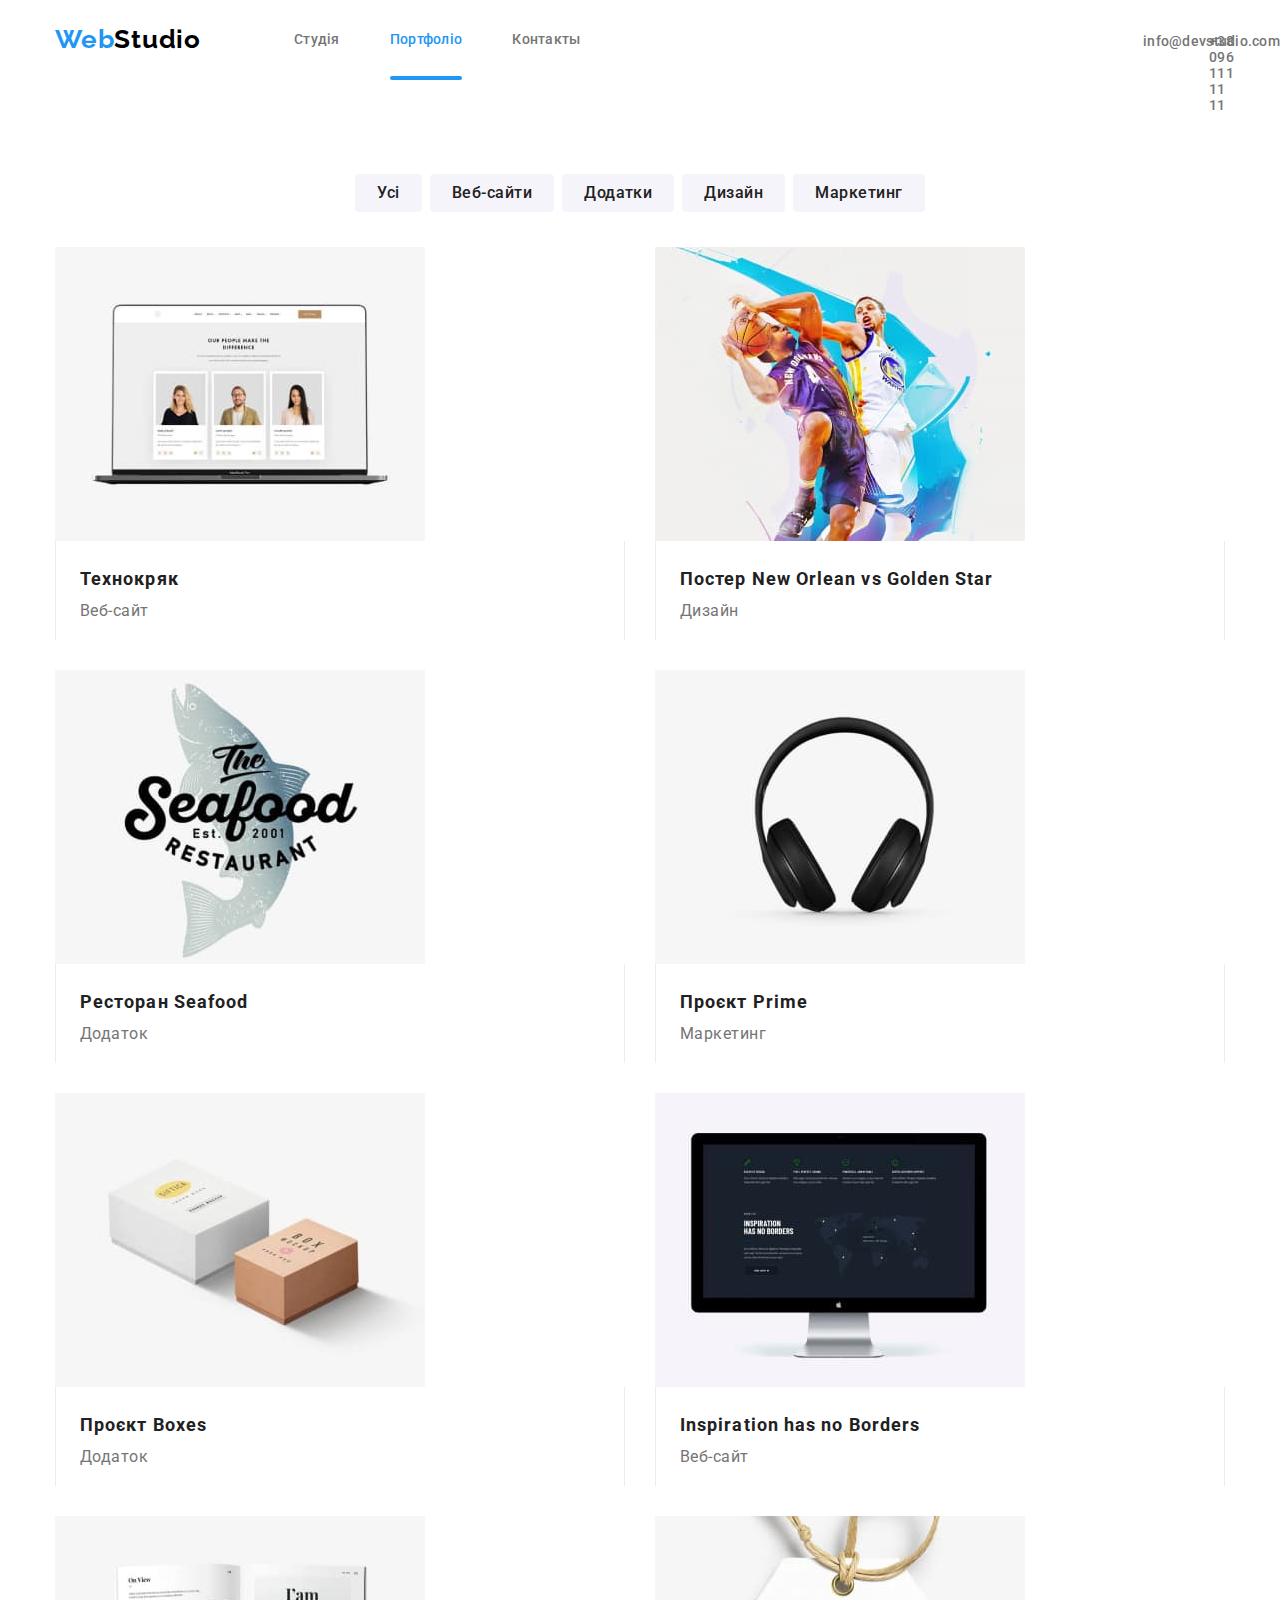
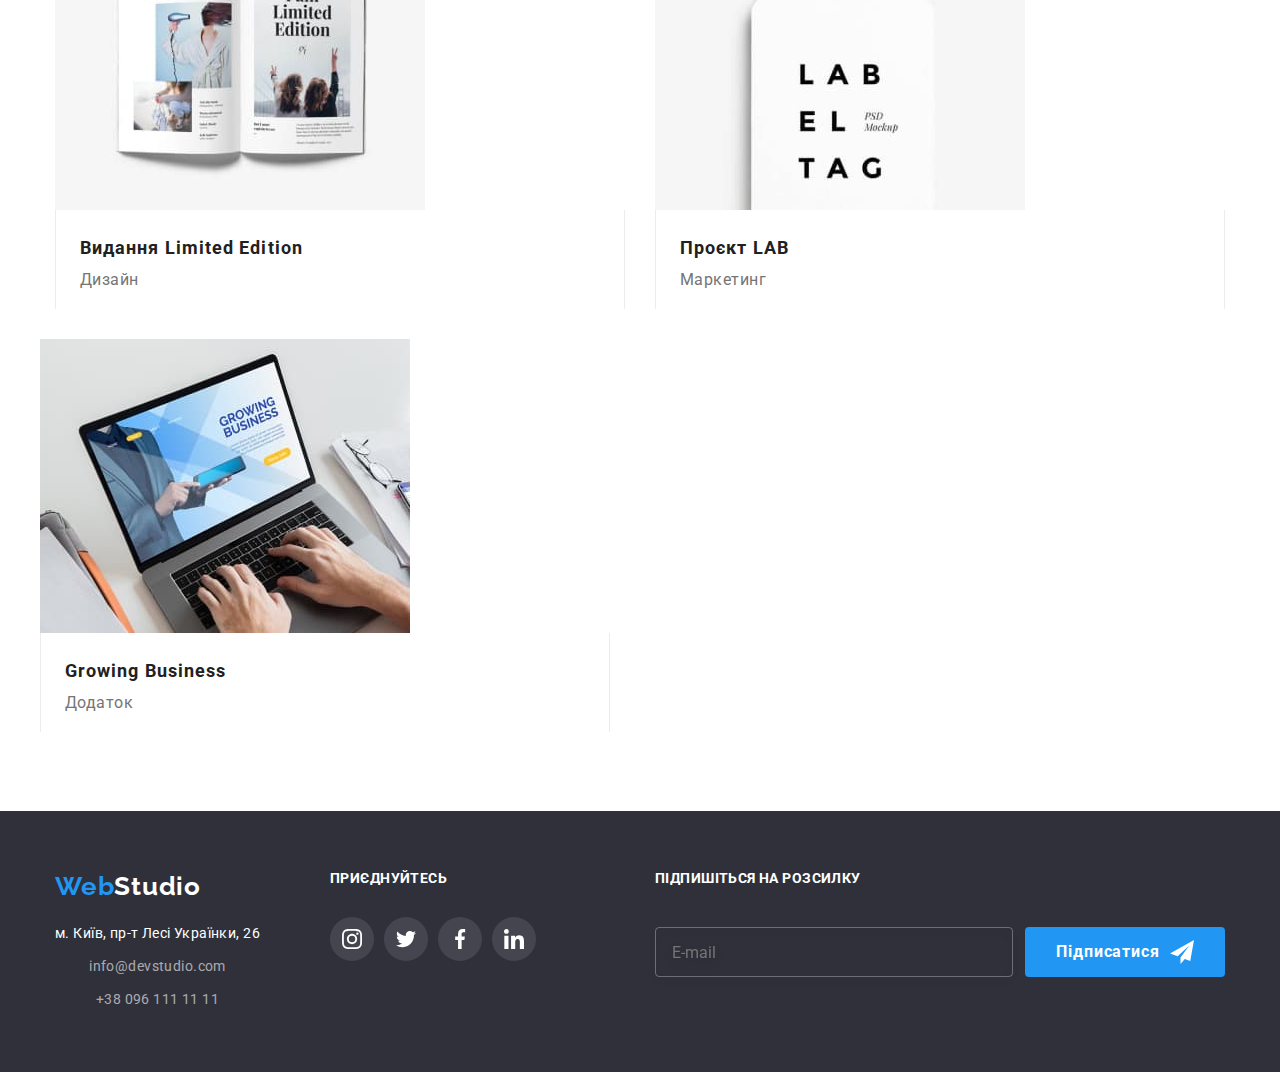
==== commit 78bf5d25: "HW 8" ====
--- a/portfolio.html
+++ b/portfolio.html
@@ -20,7 +20,7 @@
   </head>
   <body>
     <header>
-      <div class="container page-header">
+      <div class="container page-header tab">
         <nav class="page-header__nav">
           <a href="./index.html " class="logo">
             <span class="logo__web">Web</span>Studio</a
@@ -39,26 +39,97 @@
               <a href="" class="link">Контакты</a>
             </li>
           </ul>
+          <ul class="contact">
+            <li class="contact__list">
+              <a class="contact__item" href="mailtu:info@devstudio.com"
+                ><svg width="16px" height="12px">
+                  <use href="./images/SVG/symbol-defs.svg#icon-envelope"></use>
+                </svg>
+                info@devstudio.com</a
+              >
+            </li>
+            <li class="contact__list">
+              <a class="contact__item" href="tel:+380961111111"
+                ><svg width="10px" height="16px">
+                  <use
+                    href="./images/SVG/symbol-defs.svg#icon-smartphone"
+                  ></use>
+                </svg>
+                +38 096 111 11 11</a
+              >
+            </li>
+          </ul>
         </nav>
-
-        <ul class="contact">
-          <li class="contact-list">
-            <a class="contact__item" href="mailtu:info@devstudio.com"
-              ><svg width="16px" height="12px">
-                <use href="./images/SVG/symbol-defs.svg#icon-envelope"></use>
-              </svg>
-              info@devstudio.com</a
-            >
-          </li>
-          <li class="contact-list">
-            <a class="contact__item" href="tel:+380961111111"
-              ><svg width="10px" height="16px">
-                <use href="./images/SVG/symbol-defs.svg#icon-smartphone"></use>
-              </svg>
-              +38 096 111 11 11</a
-            >
-          </li>
-        </ul>
+        <button type="button" class="open-mobile-menu-btn" data-menu-open>
+          <svg class="open-mobile-menu-btn-icon">
+            <use href="./images/SVG/symbol-defs.svg#icon-burger"></use>
+          </svg>
+        </button>
+      </div>
+      <div class="mobile-menu" data-menu>
+        <div class="container mobile-menu__container">
+          <button type="button" class="close-menu-btn" data-menu-close>
+            <svg class="close-menu-btn-icon">
+              <use href="./images/SVG/symbol-defs.svg#modal__btn-icon"></use>
+            </svg>
+          </button>
+
+          <ul class="mobile-menu__pagination">
+            <li class="mobile-menu__pagination-list">
+              <a href="./index.html" class="link mobile-menu__pagination-item"
+                >Студія</a
+              >
+            </li>
+            <li class="mobile-menu__pagination-list">
+              <a
+                href="./portfolio.html"
+                class="link mobile-menu__pagination-item current"
+                >Портфоліо</a
+              >
+            </li>
+            <li class="mobile-menu__pagination-list">
+              <a href="" class="link mobile-menu__pagination-item">Контакты</a>
+            </li>
+          </ul>
+          <ul class="mobile-menu__contact">
+            <li class="mobile-menu__contact-item-tel">
+              <a class="mobile-menu__contact-item-tel" href="tel:+380961111111"
+                ><svg class="icon-envelope" width="10px" height="16px">
+                  <use
+                    href="./images/SVG/symbol-defs.svg#icon-smartphone"
+                  ></use>
+                </svg>
+                +38 096 111 11 11</a
+              >
+            </li>
+            <li class="mobile-menu__contact-list">
+              <a
+                class="mobile-menu__contact-item"
+                href="mailtu:info@devstudio.com"
+                ><svg class="icon-envelope" width="16px" height="12px">
+                  <use href="./images/SVG/symbol-defs.svg#icon-envelope"></use>
+                </svg>
+                info@devstudio.com</a
+              >
+            </li>
+          </ul>
+          <ul class="mobile-menu__social-network-contact">
+            <li class="mobile-menu__social-network">
+              <a href="#" class="mobile-menu__social-network-item"
+                >Instagram
+              </a>
+            </li>
+            <li class="mobile-menu__social-network">
+              <a href="#" class="mobile-menu__social-network-item">Twitter </a>
+            </li>
+            <li class="mobile-menu__social-network">
+              <a href="#" class="mobile-menu__social-network-item">Facebook </a>
+            </li>
+            <li class="mobile-menu__social-network">
+              <a href="#" class="mobile-menu__social-network-item">LinkedIn </a>
+            </li>
+          </ul>
+        </div>
       </div>
     </header>
     <main>
@@ -85,14 +156,38 @@
           </ul>
 
           <ul class="projects">
-            <li class="projects-item">
-              <a href="" class="projects-li">
-                <div class="projects-card">
-                  <img
-                    src="./images/project1.jpg"
-                    alt="Технокряк"
-                    width="370"
-                  />
+            <li class="projects__list">
+              <a href="" class="projects__item">
+                <div class="projects__card">
+                  <picture>
+                    <source
+                      srcset="
+                        ./images/project1.jpg    1x,
+                        ./images/project1@2x.jpg 2x
+                      "
+                      media="(min-wiedh:1200px)"
+                    />
+                    <source
+                      srcset="
+                        ./images/project1-tab.jpg    1x,
+                        ./images/project1-tab@2x.jpg 2x
+                      "
+                      media="(min-wiedh:768px)"
+                    />
+                    <source
+                      srcset="
+                        ./images/project1-mob.jpg    1x,
+                        ./images/project1-mob@2x.jpg 2x
+                      "
+                      media="(min-wiedh:480px)"
+                    />
+                    <img
+                      src="./images/project1.jpg"
+                      alt="Технокряк"
+                      width="370"
+                    />
+                  </picture>
+
                   <p class="overlay">
                     Ресурс пропонує комплексні пропозиції з різним рівнем
                     функціоналу та сервісів. Все це дозволить відвідувачу
@@ -107,14 +202,39 @@
                 </div>
               </a>
             </li>
-            <li class="projects-item">
-              <a href="" class="projects-li">
-                <div class="projects-card">
-                  <img
-                    src="./images/project2.jpg"
-                    alt="Постер New Orlean vs Golden Star"
-                    width="370"
-                  />
+            <li class="projects__list">
+              <a href="" class="projects__item">
+                <div class="projects__card">
+                  <picture>
+                    <source
+                      srcset="
+                        ./images/project2.jpg    1x,
+                        ./images/project2@2x.jpg 2x
+                      "
+                      media="(min-wiedh:1200px)"
+                    />
+                    <source
+                      srcset="
+                        ./images/project2-tab.jpg    1x,
+                        ./images/project2-tab@2x.jpg 2x
+                      "
+                      media="(min-wiedh:768px)"
+                    />
+                    <source
+                      srcset="
+                        ./images/project2-mob.jpg    1x,
+                        ./images/project2-mob@2x.jpg 2x
+                      "
+                      media="(min-wiedh:480px)"
+                    />
+                    <img
+                      srcset="./images/project2.jpg"
+                      src="./images/project2.jpg"
+                      alt="Постер New Orlean vs Golden Star"
+                      width="370"
+                    />
+                  </picture>
+
                   <p class="overlay">
                     Ресурс пропонує комплексні пропозиції з різним рівнем
                     функціоналу та сервісів. Все це дозволить відвідувачу
@@ -128,14 +248,17 @@
                 </div>
               </a>
             </li>
-            <li class="projects-item">
-              <a href="" class="projects-li">
-                <div class="projects-card">
-                  <img
-                    src="./images/project3.jpg"
-                    alt="Ресторан Seafood"
-                    width="370"
-                  />
+            <li class="projects__list">
+              <a href="" class="projects__item">
+                <div class="projects__card">
+                  <picture>
+                    <img
+                      src="./images/project3.jpg"
+                      alt="Ресторан Seafood"
+                      width="370"
+                    />
+                  </picture>
+
                   <p class="overlay">
                     Ресурс пропонує комплексні пропозиції з різним рівнем
                     функціоналу та сервісів. Все це дозволить відвідувачу
@@ -148,14 +271,38 @@
                 </div></a
               >
             </li>
-            <li class="projects-item">
-              <a href="" class="projects-li">
-                <div class="projects-card">
-                  <img
-                    src="./images/project4.jpg"
-                    alt="Проєкт Prime"
-                    width="370"
-                  />
+            <li class="projects__list">
+              <a href="" class="projects__item">
+                <div class="projects__card">
+                  <picture>
+                    <source
+                      srcset="
+                        ./images/project4.jpg    1x,
+                        ./images/project4@2x.jpg 2x
+                      "
+                      media="(min-wiedh:1200px)"
+                    />
+                    <source
+                      srcset="
+                        ./images/project4-tab.jpg    1x,
+                        ./images/project4-tab@2x.jpg 2x
+                      "
+                      media="(min-wiedh:768px)"
+                    />
+                    <source
+                      srcset="
+                        ./images/project4-mob.jpg    1x,
+                        ./images/project4-mob@2x.jpg 2x
+                      "
+                      media="(min-wiedh:480px)"
+                    />
+                    <img
+                      src="./images/project4.jpg"
+                      alt="Проєкт Prime"
+                      width="370"
+                    />
+                  </picture>
+
                   <p class="overlay">
                     Ресурс пропонує комплексні пропозиції з різним рівнем
                     функціоналу та сервісів. Все це дозволить відвідувачу
@@ -169,14 +316,38 @@
                 </div></a
               >
             </li>
-            <li class="projects-item">
-              <a href="" class="projects-li">
-                <div class="projects-card">
-                  <img
-                    src="./images/project5.jpg"
-                    alt="Проєкт Boxes"
-                    width="370"
-                  />
+            <li class="projects__list">
+              <a href="" class="projects__item">
+                <div class="projects__card">
+                  <picture>
+                    <source
+                      srcset="
+                        ./images/project5.jpg    1x,
+                        ./images/project5@2x.jpg 2x
+                      "
+                      media="(min-wiedh:1200px)"
+                    />
+                    <source
+                      srcset="
+                        ./images/project5-tab.jpg    1x,
+                        ./images/project5-tab@2x.jpg 2x
+                      "
+                      media="(min-wiedh:768px)"
+                    />
+                    <source
+                      srcset="
+                        ./images/project5-mob.jpg    1x,
+                        ./images/project5-mob@2x.jpg 2x
+                      "
+                      media="(min-wiedh:480px)"
+                    />
+                    <img
+                      src="./images/project5.jpg"
+                      alt="Проєкт Boxes"
+                      width="370"
+                    />
+                  </picture>
+
                   <p class="overlay">
                     Ресурс пропонує комплексні пропозиції з різним рівнем
                     функціоналу та сервісів. Все це дозволить відвідувачу
@@ -190,14 +361,38 @@
                 </div></a
               >
             </li>
-            <li class="projects-item">
-              <a href="" class="projects-li">
-                <div class="projects-card">
-                  <img
-                    src="./images/project6.jpg"
-                    alt="Inspiration has no Borders"
-                    width="370"
-                  />
+            <li class="projects__list">
+              <a href="" class="projects__item">
+                <div class="projects__card">
+                  <picture>
+                    <source
+                      srcset="
+                        ./images/project6.jpg    1x,
+                        ./images/project6@2x.jpg 2x
+                      "
+                      media="(min-wiedh:1200px)"
+                    />
+                    <source
+                      srcset="
+                        ./images/project6-tab.jpg    1x,
+                        ./images/project6-tab@2x.jpg 2x
+                      "
+                      media="(min-wiedh:768px)"
+                    />
+                    <source
+                      srcset="
+                        ./images/project6-mob.jpg    1x,
+                        ./images/project6-mob@2x.jpg 2x
+                      "
+                      media="(min-wiedh:480px)"
+                    />
+                    <img
+                      src="./images/project6.jpg"
+                      alt="Inspiration has no Borders"
+                      width="370"
+                    />
+                  </picture>
+
                   <p class="overlay">
                     Ресурс пропонує комплексні пропозиції з різним рівнем
                     функціоналу та сервісів. Все це дозволить відвідувачу
@@ -211,14 +406,38 @@
                 </div></a
               >
             </li>
-            <li class="projects-item">
-              <a href="" class="projects-li">
-                <div class="projects-card">
-                  <img
-                    src="./images/project7.jpg"
-                    alt="Видання Limited Edition"
-                    width="370"
-                  />
+            <li class="projects__list">
+              <a href="" class="projects__item">
+                <div class="projects__card">
+                  <picture>
+                    <source
+                      srcset="
+                        ./images/project7.jpg    1x,
+                        ./images/project7@2x.jpg 2x
+                      "
+                      media="(min-wiedh:1200px)"
+                    />
+                    <source
+                      srcset="
+                        ./images/project7-tab.jpg    1x,
+                        ./images/project7-tab@2x.jpg 2x
+                      "
+                      media="(min-wiedh:768px)"
+                    />
+                    <source
+                      srcset="
+                        ./images/project7-mob.jpg    1x,
+                        ./images/project7-mob@2x.jpg 2x
+                      "
+                      media="(min-wiedh:480px)"
+                    />
+                    <img
+                      src="./images/project7.jpg"
+                      alt="Видання Limited Edition"
+                      width="370"
+                    />
+                  </picture>
+
                   <p class="overlay">
                     Ресурс пропонує комплексні пропозиції з різним рівнем
                     функціоналу та сервісів. Все це дозволить відвідувачу
@@ -231,14 +450,38 @@
                 </div></a
               >
             </li>
-            <li class="projects-item">
-              <a href="" class="projects-li">
-                <div class="projects-card">
-                  <img
-                    src="./images/project8.jpg"
-                    alt="Проєкт LAB"
-                    width="370"
-                  />
+            <li class="projects__list">
+              <a href="" class="projects__item">
+                <div class="projects__card">
+                  <picture>
+                    <source
+                      srcset="
+                        ./images/project8.jpg    1x,
+                        ./images/project8@2x.jpg 2x
+                      "
+                      media="(min-wiedh:1200px)"
+                    />
+                    <source
+                      srcset="
+                        ./images/project8-tab.jpg    1x,
+                        ./images/project8-tab@2x.jpg 2x
+                      "
+                      media="(min-wiedh:768px)"
+                    />
+                    <source
+                      srcset="
+                        ./images/project8-mob.jpg    1x,
+                        ./images/project8-mob@2x.jpg 2x
+                      "
+                      media="(min-wiedh:480px)"
+                    />
+                    <img
+                      src="./images/project8.jpg"
+                      alt="Проєкт LAB"
+                      width="370"
+                    />
+                  </picture>
+
                   <p class="overlay">
                     Ресурс пропонує комплексні пропозиції з різним рівнем
                     функціоналу та сервісів. Все це дозволить відвідувачу
@@ -251,14 +494,38 @@
                 </div></a
               >
             </li>
-            <li class="projects-item">
-              <a href="" class="projects-li">
-                <div class="projects-card">
-                  <img
-                    src="./images/project9.jpg"
-                    alt="Growing Business"
-                    width="370"
-                  />
+            <li class="projects__list">
+              <a href="" class="projects__item">
+                <div class="projects__card">
+                  <picture>
+                    <source
+                      srcset="
+                        ./images/project9.jpg    1x,
+                        ./images/project9@2x.jpg 2x
+                      "
+                      media="(min-wiedh:1200px)"
+                    />
+                    <source
+                      srcset="
+                        ./images/project9-tab.jpg    1x,
+                        ./images/project9-tab@2x.jpg 2x
+                      "
+                      media="(min-wiedh:768px)"
+                    />
+                    <source
+                      srcset="
+                        ./images/project9-mob.jpg    1x,
+                        ./images/project9-mob@2x.jpg 2x
+                      "
+                      media="(min-wiedh:480px)"
+                    />
+                    <img
+                      src="./images/project9.jpg"
+                      alt="Growing Business"
+                      width="370"
+                    />
+                  </picture>
+
                   <p class="overlay">
                     Ресурс пропонує комплексні пропозиції з різним рівнем
                     функціоналу та сервісів. Все це дозволить відвідувачу
@@ -278,72 +545,81 @@
     </main>
     <footer class="footer">
       <div class="container footer__container">
-        <div>
-          <a href="./index.html " class="logo footer__logo">
-            <span class="logo__web">Web</span
-            ><span class="logo__studio">Studio</span></a
-          >
-
-          <address class="address">
-            <ul class="address__list">
-              <li>
-                <a
-                  href="https://goo.gl/maps/ACZNKpHMxKwvgp7U7"
-                  target="_blank"
-                  class="address__maps"
-                  >м. Київ, пр-т Лесі Українки, 26</a
-                >
+        <div class="footer__container-address-social-networks">
+          <div class="footer__container-address">
+            <a href="./index.html " class="logo footer__logo">
+              <span class="logo__web">Web</span
+              ><span class="logo__studio">Studio</span></a
+            >
+
+            <address class="address">
+              <ul class="address__list">
+                <li>
+                  <a
+                    href="https://goo.gl/maps/ACZNKpHMxKwvgp7U7"
+                    target="_blank"
+                    class="address__maps"
+                    >м. Київ, пр-т Лесі Українки, 26</a
+                  >
+                </li>
+                <li>
+                  <a href="mailto:info@devstudio.com" class="address__item"
+                    >info@devstudio.com</a
+                  >
+                </li>
+                <li>
+                  <a href="tel:+380961111111 " class="address__item"
+                    >+38 096 111 11 11</a
+                  >
+                </li>
+              </ul>
+            </address>
+          </div>
+
+          <div class="social-networks">
+            <p class="social-networks__text">приєднуйтесь</p>
+            <ul class="social-networks__list">
+              <li class="social">
+                <a href="" class="social-networks__link">
+                  <svg class="icon-networks social-networks__icon">
+                    <use
+                      href="./images/SVG/symbol-defs.svg#icon-instagram"
+                    ></use>
+                  </svg>
+                </a>
               </li>
-              <li>
-                <a href="mailto:info@devstudio.com" class="address__item"
-                  >info@devstudio.com</a
-                >
+              <li class="social">
+                <a href="" class="social-networks__link">
+                  <svg class="icon-networks social-networks__icon">
+                    <use href="./images/SVG/symbol-defs.svg#icon-twitter"></use>
+                  </svg>
+                </a>
               </li>
-              <li>
-                <a href="tel:+380961111111 " class="address__item"
-                  >+38 096 111 11 11</a
-                >
+              <li class="social">
+                <a href="" class="social-networks__link">
+                  <svg class="icon-networks social-networks__icon">
+                    <use
+                      href="./images/SVG/symbol-defs.svg#icon-facebook"
+                    ></use>
+                  </svg>
+                </a>
+              </li>
+              <li class="social">
+                <a href="" class="social-networks__link">
+                  <svg class="icon-networks social-networks__icon">
+                    <use
+                      href="./images/SVG/symbol-defs.svg#icon-linkedin"
+                    ></use>
+                  </svg>
+                </a>
               </li>
             </ul>
-          </address>
+          </div>
         </div>
 
-        <div class="social-networks">
-          <p class="social-networks__text">приєднуйтесь</p>
-          <ul class="social-networks__list">
-            <li class="social">
-              <a href="" class="social-networks__link">
-                <svg class="icon-networks social-networks__icon">
-                  <use href="./images/SVG/symbol-defs.svg#icon-instagram"></use>
-                </svg>
-              </a>
-            </li>
-            <li class="social">
-              <a href="" class="social-networks__link">
-                <svg class="icon-networks social-networks__icon">
-                  <use href="./images/SVG/symbol-defs.svg#icon-twitter"></use>
-                </svg>
-              </a>
-            </li>
-            <li class="social">
-              <a href="" class="social-networks__link">
-                <svg class="icon-networks social-networks__icon">
-                  <use href="./images/SVG/symbol-defs.svg#icon-facebook"></use>
-                </svg>
-              </a>
-            </li>
-            <li class="social">
-              <a href="" class="social-networks__link">
-                <svg class="icon-networks social-networks__icon">
-                  <use href="./images/SVG/symbol-defs.svg#icon-linkedin"></use>
-                </svg>
-              </a>
-            </li>
-          </ul>
-        </div>
-        <form class="footer-form">
+        <div class="footer-form">
           <p class="footer-form__text">Підпишіться на розсилку</p>
-          <div class="footer-form__wind">
+          <form class="footer-form__wind">
             <input
               class="footer-form__imput"
               type="email"
@@ -356,9 +632,10 @@
                 <use href="./images/SVG/symbol-defs.svg#icon-send"></use>
               </svg>
             </button>
-          </div>
-        </form>
+          </form>
+        </div>
       </div>
     </footer>
+    <script src="./JS/menu.js"></script>
   </body>
 </html>
--- a/CSS/styles.css
+++ b/CSS/styles.css
@@ -256,7 +256,7 @@
   background-position: center;
   background-repeat: no-repeat;
 
-  max-width: 1600px;
+  max-width: 1200px;
 
   margin-left: auto;
   margin-right: auto;
@@ -714,24 +714,24 @@
   gap: 30px;
 }
 
-.projects-li:hover,
-.projects-li:focus {
+.projects__item:hover,
+.projects__item:focus {
   box-shadow: cubic-bezier(0.4, 0, 0.2, 1), rgba(0, 0, 0, 0.25);
 }
 
-.projects-li {
+.projects__item {
   display: block;
   box-sizing: border-box;
   background: #ffffff;
   transition: box-shadow var(--transition-timing-cub);
 }
 
-.projects-item:hover,
-.projects-item:focus {
+.projects__list:hover,
+.projects__list:focus {
   box-shadow: 0px 4px 4px 0px rgba(0, 0, 0, 0.25);
 }
 
-.projects-item {
+.projects__list {
   width: 370px;
 
   transition-property: color;
@@ -739,13 +739,13 @@
   transition-timing-function: cubic-bezier(0.4, 0, 0.2, 1);
 }
 
-.projects-card {
+.projects__card {
   position: relative;
   overflow: hidden;
 }
 
-.projects-li:hover .overlay,
-.projects-li:focus .overlay {
+.projects__item:hover .overlay,
+.projects__item:focus .overlay {
   transform: translateY(0%);
 } */
 
--- a/CSS/main.min.css
+++ b/CSS/main.min.css
@@ -1 +1 @@
-:root{--color-web-blue: #2196f3;--color-text-main: #212121;--color-text-secondary: #757575;--color-fone: #f5f5f5;--transition-timing-cub: 250ms cubic-bezier(0.4, 0, 0.2, 1)}.visually-hidden{position:absolute;width:1px;height:1px;margin:-1px;padding:0;overflow:hidden;border:0;clip:rect(0 0 0 0)}.logo{padding-top:24px;padding-bottom:25px;margin-right:93px;font-family:"Raleway";font-style:normal;font-weight:700;font-size:26px;line-height:1.19;letter-spacing:.03em;color:#000;transition-property:color;transition-duration:250ms;transition-timing-function:cubic-bezier(0.4, 0, 0.2, 1)}.logo:hover,.logo:focus{color:var(--color-web-blue)}.logo__web{font-family:"Raleway";font-style:normal;font-weight:700;font-size:26px;line-height:1.19;letter-spacing:.03em;color:#2196f3}@media screen and (min-width: 280px){.logo{margin-left:0}}.container{padding-left:15px;padding-right:15px;width:100%}@media screen and (min-width: 480px){.container{display:flex;flex-direction:column;width:480px;margin-left:auto;margin-right:auto}}@media screen and (min-width: 768px){.container{width:768px}}@media screen and (min-width: 1200px){.container{width:1200px}}.btn:hover,.btn:focus{box-shadow:0px 4px 4px 0px rgba(0,0,0,.25);background-color:var(--color-web-blue);color:#fff}.btn{font-family:Roboto;font-weight:500;font-size:16px;line-height:1.63;text-align:center;letter-spacing:.03em;border-radius:4px;padding-left:22px;padding-right:22px;padding-top:6px;padding-bottom:6px;border:0px;background-color:#f5f4fa;color:#212121;cursor:pointer;transition:color var(--transition-timing-cub),background-color var(--transition-timing-cub),box-shadow var(--transition-timing-cub)}button{cursor:pointer}.link{font-weight:500;font-size:14px;line-height:1.14;letter-spacing:.02em;display:inline-block;color:var(--color-text-main);padding-top:32px;padding-bottom:32px}.link:hover,.link:focus{color:var(--color-web-blue)}.current{color:var(--color-web-blue)}h1,h2,h3,h4,p{margin-top:0;margin-bottom:0}ol,ul{margin-top:0;margin-bottom:0;padding-left:0}body{font-family:roboto,sans-serif}ul{list-style:none}a{text-decoration:none}img{display:block;max-width:100%;height:auto}.mobile-menu{position:fixed;top:0px;left:0px;width:100%;height:100%;z-index:100;background-color:#fff}.close-menu-btn-icon{width:40px;height:40px;fill:#212121}.mobile-menu__container{position:relative;padding-left:0px;padding-top:0px}.close-menu-btn{position:absolute;top:10px;right:15px;padding:0px;background-color:rgba(0,0,0,0);border:none;line-height:0px}@media screen and (min-width: 768px){.mobile-menu{display:none}}.page-header__nav{display:flex;flex-direction:row}.contact:not(:last-child){margin-right:50px}@media screen and (max-width: 767px){.contact{display:none}}@media screen and (min-width: 1599px){.contact{display:block;margin-left:auto}}@media screen and (min-width: 1600px){.contact{display:flex;margin-left:auto}}.pagination__list{position:relative}.pagination :not(:last-child){margin-right:50px}@media screen and (max-width: 767px){.pagination{display:none}}@media screen and (min-width: 768px){.pagination{display:flex}}.open-mobile-menu-btn{line-height:0px;border:none;background-color:rgba(0,0,0,0);padding:0px}.open-mobile-menu-btn-icon{width:40px;height:40px}.contact :not(:last-child){margin-right:50px}.current.pagination__item{color:var(--color-web-blue)}.current.pagination__item::after{position:absolute;content:"";display:block;bottom:0;width:100%;height:4px;background-color:var(--color-web-blue);border-radius:2px}.pagination__item{display:flex;align-items:center;padding-top:32px;padding-bottom:32px;gap:10px;justify-content:flex-end;color:var(--color-text-secondary);fill:currentColor;font-weight:500;font-size:14px;line-height:1.14;letter-spacing:.02em;transition:color var(--transition-timing-cub)}.pagination__item:hover,.pagination__item:focus{color:var(--color-web-blue)}.contact__item{color:var(--color-text-secondary);fill:currentColor;font-weight:500;font-size:14px;line-height:1.14;letter-spacing:.02em;transition:color var(--transition-timing-cub)}.contact__item:hover,.contact__item:focus{color:var(--color-web-blue)}@media screen and (min-width: 768){.contact__item{display:block;margin-bottom:10px}}@media screen and (min-width: 1599px){.contact__item{display:flex;align-items:center;padding-top:32px;padding-bottom:32px;gap:10px;justify-content:flex-end}}@media screen and (min-width: 480px){.container.page-header{margin-bottom:0px;display:flex;flex-direction:row;justify-content:space-between}}.contact__list,.link{color:var(--color-text-main);transition-property:color;transition-duration:250ms;transition-timing-function:cubic-bezier(0.4, 0, 0.2, 1)}@media screen and (min-width: 768px){.contact__list{display:block}}.hero{margin-left:auto;margin-right:auto;background-color:#2f303a;background-image:linear-gradient(rgba(47, 48, 58, 0.4), rgba(47, 48, 58, 0.4)),url(../images/hero.jpg);background-size:cover;background-position:center;background-repeat:no-repeat;margin-left:auto;margin-right:auto;text-align:center}@media screen and (max-width: 767px){.hero__container{width:360;height:164px}}@media screen and (max-width: 767px){.hero{max-width:767px;padding-top:60px;padding-bottom:60px}}@media screen and (min-width: 1600px){.hero{max-width:1600px;padding-top:200px;padding-bottom:200px}}.hero__title{text-align:center;text-transform:uppercase;margin-left:auto;margin-right:auto;margin-bottom:30px;font-size:16px;height:1.88;color:#fff}@media screen and (max-width: 1599px){.hero__title{font-size:26px;font-weight:900;line-height:1.61;width:360px;height:84px}}@media screen and (min-width: 1600px){.hero__title{font-size:44px;font-weight:900;font-size:44px;line-height:1.37;width:696px;height:120px}}.hero__button{font-size:16px;font-weight:700;line-height:1.88;cursor:pointer;border-radius:4px;align-items:flex-start;display:block;margin-left:auto;margin-right:auto;background-color:var(--color-web-blue);color:#fff;text-align:center;padding:10px 32px;border:0;letter-spacing:.06em;transition-property:color;transition-duration:250ms;transition-timing-function:cubic-bezier(0.4, 0, 0.2, 1)}.modal{width:528px;height:536px;padding:40px;position:absolute;top:50%;left:50%;width:528px;height:581px;background-color:#fff;transform:translate(-50%, -50%) scale(1);transition:transform 250ms var(--transition-timing-cub)}.footer-form__icon{margin-left:10px;width:24px;height:24px}.modal__checkbox{display:flex;align-items:center;justify-content:center;position:relative}.modal-check-imput-new{padding-right:7px;height:15px;width:16px;border-radius:0px;fill:#212121}textarea{padding-top:12px;padding-bottom:12px;padding-left:16px;padding-right:16px;border:1px solid rgba(33,33,33,.2);transition:border-color var(--transition-timing-cub);height:120px;width:448px;border-radius:4px;resize:none;cursor:pointer}textarea:focus{border-color:var(--color-web-blue);outline:none}.modal__imput{border:box;display:block;border:1px solid rgba(33,33,33,.2);width:100%;height:40px;border-radius:4px;border:1px solid rgba(33,33,33,.2);padding-left:42px;transition:border-color var(--transition-timing-cub)}.modal__imput:focus{fill:var(--color-web-blue);outline:none;border-color:var(--color-web-blue)}.modal__icon{position:absolute;top:50%;left:12px;transform:translateY(-50%);fill:var(--color-text-main);transition:fill var(--transition-timing-cub)}.modal__imput:focus+.modal__icon{fill:var(--color-web-blue)}.contract{color:var(--color-web-blue);text-decoration:underline}.contract-term{font-family:Roboto;font-size:14px;font-weight:400;line-height:2;letter-spacing:.03em;text-align:left}.chek-box{width:16px;height:15px;margin-right:7px;border:2px solid var(--color-text-main);fill:rgba(0,0,0,0);display:flex;align-items:center;justify-content:center;cursor:pointer;border-radius:3px;transition:border var(--transition-timing-cub),fill var(--transition-timing-cub)}.modal-check-imput:checked+.chek-box{fill:var(--color-web-blue);border:none}.modal__close-btn{height:30px;width:30px;border-radius:50%;position:absolute;top:8px;right:8px;border:rgba(0,0,0,.1);transition:fill 250ms var(--transition-timing-cub)}.modal__close-btn:hover{fill:var(--color-web-blue)}.modal__form{display:flex;flex-direction:column;align-content:center}.modal__title{margin-bottom:12px;color:#212121;font-family:Roboto;font-size:20px;font-weight:700;line-height:1.15;letter-spacing:.03em;text-align:center}input{cursor:pointer}.modal__label{display:flex;flex-direction:column;font-size:12px;font-weight:400;line-height:14px;letter-spacing:.01em;text-align:left;color:#757575;margin-bottom:4px}.modal__btn-icon{display:flex;border-radius:50%;padding:0px;border:rgba(0,0,0,.1)}.icon-send{padding-left:10px;padding-right:10px;display:block;padding:0px;fill:#fff;border:none}.send{margin-left:auto;margin-right:auto;margin-top:30px;margin-bottom:40px;width:200px;height:50px;background-color:var(--color-web-blue);color:#fff;box-shadow:0px 4px 4px rgba(0,0,0,.15);border-radius:4px;border:var(--color-web-blue)}.imput-textarea{margin-bottom:20px}.modal__name{padding:0px;margin-bottom:10px;position:relative}.backdrop{position:fixed;top:0px;left:0px;background-color:rgba(0,0,0,.2);width:100%;height:100%;z-index:100500;transition:opacity var(--transition-timing-cub),visibility var(--transition-timing-cub)}.backdrop.is-hidden{visibility:hidden;opacity:0;pointer-events:none}.backdrop.is-hidden.modal{transform:translate(-50%, -50%) scale(0)}.our-features__item{width:270px}@media screen and (max-width: 767px){.our-features__item{width:450px}}@media screen and (min-width: 1600px){.our-features{padding-top:94px;padding-bottom:94px}}.our-features__img{display:flex;background-color:#f5f4fa;height:120px;align-items:center;justify-content:center;margin-bottom:30px}@media screen and (min-width: 1600px){.our-features__list{display:flex;gap:30px}}@media screen and (max-width: 767px){.our-features__subject{text-align:center}}.our-features__subject{margin-bottom:10px;font-weight:700;font-size:14px;line-height:1.14;letter-spacing:.03em}.our-features__text{display:flex;color:var(--color-text-secondary);font-weight:400;font-size:14px;line-height:1.71;letter-spacing:.03em}.business-profiles{padding-bottom:94px}@media screen and (max-width: 1599px){.business-profiles{display:none}}@media screen and (min-width: 1600px){.regular-customers{padding-top:94px;padding-bottom:94px}}.team{background-color:#f5f4fa;padding-top:94px;padding-bottom:94px}.team__name{padding-top:30px;margin-bottom:10px;font-weight:500;font-size:16px;line-height:1.19;text-align:center;letter-spacing:.03em}.team__profession{margin-bottom:16px;color:var(--color-text-secondary);font-weight:400;font-size:16px;line-height:1.19;text-align:center;letter-spacing:.03em}.list-networks__icon{fill:currentColor}.list-networks__icon:hover{fill:currentColor}@media screen and (min-width: 1600px){.business-profiles__list{display:flex;gap:30px}}.business-profiles__item{position:relative}@media screen and (min-width: 1600px){.business-profiles__item{display:flex;align-content:center;justify-content:center}}.business-profiles__title{padding-bottom:0px;font-weight:700;font-size:36px;line-height:1.17;text-align:center;letter-spacing:.03em;margin-bottom:50px}.team__title{padding-bottom:0px;font-weight:700;font-size:36px;line-height:1.17;text-align:center;letter-spacing:.03em;margin-bottom:50px}.business-profiles__text{background-color:rgba(47,48,58,.8);display:flex;justify-content:center;align-items:center;height:70px;width:100%;color:#fff;position:absolute;bottom:0}@media screen and (min-width: 1600px){.team__list{display:flex;gap:30px}}.team__item{box-shadow:0px 1px 3px rgba(0,0,0,.12),0px 1px 1px rgba(0,0,0,.14),0px 2px 1px rgba(0,0,0,.2);border-top-left-radius:4%;border-radius:0px 0px 4px 4px;background-color:#fff}.icon-networks{width:20px;height:20px}.list-networks__link{align-items:center;justify-content:center;display:flex;color:#afb1b8;column-gap:10px;background-color:rgba(255,255,255,.1);transition-property:background-color,color;transition-duration:250ms;transition-timing-function:cubic-bezier(0.4, 0, 0.2, 1)}.list-networks__link:hover{background-color:var(--color-web-blue);color:#fff}.client{width:170px;height:92px}.regular-customers__title{padding-bottom:50px;text-align:center;padding-bottom:0px;font-weight:700;font-size:36px;line-height:1.17;text-align:center;letter-spacing:.03em;margin-bottom:50px}@media screen and (min-width: 767px){.client-list{display:inline-block;text-align:center}.client{width:100%}.client__icon{width:100%}}@media screen and (min-width: 1600px){.client-list{box-sizing:border-box;display:flex;justify-content:center;gap:30px}}@media screen and (min-width: 767px){.client-list{text-align:center}}.client__list{color:#afb1b8;box-sizing:border-box;align-items:center;width:100%;height:100%;border:1px solid #afb1b8;border-radius:4%;transition-property:color,border-color;transition-duration:250ms;transition-timing-function:cubic-bezier(0.4, 0, 0.2, 1)}.client__list:hover,.client__list:focus{color:var(--color-web-blue);border-color:var(--color-web-blue)}@media screen and (min-width: 1600px){.client__list{box-sizing:border-box;display:flex;gap:30px;justify-content:center}}.client__icon{fill:currentColor}.client__icon:hover,.client__icon:focus{fill:#2196f3}.menu-portfolio-btn{margin-bottom:50px;display:flex;justify-content:center;gap:8px;color:var(--color-text-main);transform:color var(--transition-timing-cub)}.menu-portfolio-btn:hover,.menu-portfolio-btn:focus{color:var(--color-web-blue)}.portfolio{padding-top:94px;padding-bottom:94px}.container-home{padding-top:94px;padding-bottom:94px}.portf-h-invis{position:absolute;width:1px;height:1px;margin:-1px;border:0;padding:0;white-space:nowrap;clip-path:inset(100%);clip:rect(0 0 0 0);overflow:hidden}.portf-h-invis{text-align:center}.projects-h{margin-bottom:4px;color:var(--color-text-main);font-weight:700;font-size:18px;line-height:2;letter-spacing:.06em}.projects-p{color:var(--color-text-secondary);font-weight:400;font-size:16px;line-height:1.19;letter-spacing:.03em}.projects{display:flex;flex-wrap:wrap;gap:30px}.projects-li{display:block;box-sizing:border-box;background:#fff;transition:box-shadow var(--transition-timing-cub)}.projects-li:hover,.projects-li:focus{box-shadow:cubic-bezier(0.4, 0, 0.2, 1),rgba(0,0,0,.25)}.projects-item{width:370px;transition-property:color;transition-duration:250ms;transition-timing-function:cubic-bezier(0.4, 0, 0.2, 1)}.projects-item:hover,.projects-item:focus{box-shadow:0px 4px 4px 0px rgba(0,0,0,.25)}.projects-card{position:relative;overflow:hidden}.overlay{position:absolute;font-family:Roboto;font-size:18px;font-weight:400;line-height:1.56;letter-spacing:.03em;text-align:left;width:100%;height:100%;padding-top:63px;padding-bottom:63px;padding-left:24px;padding-right:24px;top:0;left:0;color:#fff;background-color:rgba(33,150,243,.9);overflow-y:auto;transform:translateY(101%);transition:transform 250ms cubic-bezier(0.4, 0, 0.2, 1)}.projects-li:hover .overlay,.projects-li:focus .overlay{transform:translateY(0%)}.person{padding:20px 24px;border-left:1px solid #ececec;border-right:1px solid #ececec}.footer{background-color:#2f303a;padding-top:60px;padding-bottom:60px}.address__item{color:rgba(255,255,255,.6)}.address__item:hover,.address__item:focus{color:var(--color-web-blue)}.social-networks__icon{fill:#fff}.social{align-items:baseline;display:inline-block;border:#fff;text-align:center;width:44px;height:44px;border-radius:50%}.social-networks__list{padding-bottom:30px;justify-content:center;display:flex;gap:10px}.list-networks{padding-bottom:30px;justify-content:center;display:flex;gap:10px}.social-networks{text-align:center;display:flex;width:44px;height:44px;gap:10px;border-radius:50%}.address__maps{color:#fff;font-style:normal;font-weight:400;font-size:14px;line-height:1.71;letter-spacing:.03em;transition:color var(--transition-timing-cub)}.address__maps:hover{color:var(--color-web-blue)}.address__item{font-style:normal;font-weight:400;font-size:14px;line-height:1.7;letter-spacing:.03em;transition-property:color;transition-duration:250ms;transition-timing-function:cubic-bezier(0.4, 0, 0.2, 1)}.address__list :not(:last-child){margin-bottom:9px}.logo__studio{color:#fff}.footer-form{margin-left:auto}.footer-form__text{display:block;margin-bottom:20px;color:#fff;text-transform:uppercase;font-family:Roboto;font-size:14px;font-weight:700;line-height:1.14;letter-spacing:.03em;text-align:left}.footer-form__wind{display:flex;flex-direction:column}.footer-form__imput{border-radius:4px;padding-left:16px;padding-top:15px;padding-bottom:15px;margin:0px;width:358px;height:50px;margin-right:12px;border:1px solid rgba(255,255,255,.3);filter:drop-shadow(0px 4px 4px rgba(0, 0, 0, 0.15));background:rgba(0,0,0,0);color:rgba(255,255,255,.6)}.footer-form__btn{display:flex;align-items:center;justify-content:center;cursor:pointer;width:200px;height:50px;border-radius:4px;border:none;font-family:Roboto;font-size:16px;font-weight:700;line-height:30px;letter-spacing:.06em;text-align:center;color:#fff;background-color:var(--color-web-blue)}.footer-form__subscription{font-family:Roboto;font-size:16px;font-weight:700;line-height:1.88;letter-spacing:.06em;text-align:center}.social-networks__text{text-transform:uppercase;letter-spacing:.03em;font-weight:700;margin-bottom:20px;margin-right:auto;font-size:14px;line-height:1.14;color:#fff}@media screen and (max-width: 767px){.footer__logo{padding:0;display:inline-block;margin-left:auto;margin-right:auto;margin-bottom:20px}.footer__container-address{display:flex;flex-direction:column}.address{display:flex;justify-content:center}.social-networks__text{text-align:center}}@media screen and (min-width: 1600px){.address{display:flex}.footer__logo{padding:0;display:inline-block;margin-bottom:20px;margin-right:0px}}.social-networks__link{height:44px;width:44px;align-items:center;justify-content:center;display:flex;color:#757575;column-gap:10px;background-color:rgba(255,255,255,.1);border-radius:50%;transition-property:background-color;transition-duration:250ms;transition-timing-function:cubic-bezier(0.4, 0, 0.2, 1)}.social-networks__link:hover{background-color:var(--color-web-blue)}.social-link{width:44px;height:44px;border-radius:50%}@media screen and (max-width: 767px){.footer__container{display:flex;flex-direction:column}.social-networks{display:flex;flex-direction:column}}@media screen and (min-width: 1600px){.social-networks{border:0px;width:206px;height:80px;display:flex;flex-direction:column;margin-left:70px}.footer__container{align-items:baseline;display:flex}}/*# sourceMappingURL=main.min.css.map */+:root{--color-web-blue: #2196f3;--color-text-main: #212121;--color-text-secondary: #757575;--color-fone: #f5f5f5;--transition-timing-cub: 250ms cubic-bezier(0.4, 0, 0.2, 1)}.visually-hidden{position:absolute;width:1px;height:1px;margin:-1px;padding:0;overflow:hidden;border:0;clip:rect(0 0 0 0)}.logo{padding-top:24px;padding-bottom:25px;margin-right:93px;font-family:"Raleway";font-style:normal;font-weight:700;font-size:26px;line-height:1.19;letter-spacing:.03em;color:#000;transition-property:color;transition-duration:250ms;transition-timing-function:cubic-bezier(0.4, 0, 0.2, 1)}.logo:hover,.logo:focus{color:var(--color-web-blue)}.logo__web{font-family:"Raleway";font-style:normal;font-weight:700;font-size:26px;line-height:1.19;letter-spacing:.03em;color:#2196f3}@media screen and (min-width: 280px){.logo{margin-left:0}}.container{padding-left:15px;padding-right:15px;width:100%}@media screen and (min-width: 480px){.container{display:flex;flex-direction:column;width:450px;margin-left:auto;margin-right:auto}}@media screen and (min-width: 768px){.container{width:738px}}@media screen and (min-width: 1200px){.container{width:1200px}}.btn:hover,.btn:focus{box-shadow:0px 4px 4px 0px rgba(0,0,0,.25);background-color:var(--color-web-blue);color:#fff}.btn{font-family:Roboto;font-weight:500;font-size:16px;line-height:1.63;text-align:center;letter-spacing:.03em;border-radius:4px;padding-left:22px;padding-right:22px;padding-top:6px;padding-bottom:6px;border:0px;background-color:#f5f4fa;color:#212121;cursor:pointer;transition:color var(--transition-timing-cub),background-color var(--transition-timing-cub),box-shadow var(--transition-timing-cub)}button{cursor:pointer}.link{font-weight:500;font-size:14px;line-height:1.14;letter-spacing:.02em;display:inline-block;color:var(--color-text-main);padding-top:32px;padding-bottom:32px}.link:hover,.link:focus{color:var(--color-web-blue)}.current{color:var(--color-web-blue)}h1,h2,h3,h4,p{margin-top:0;margin-bottom:0}ol,ul{margin-top:0;margin-bottom:0;padding-left:0}body{font-family:roboto,sans-serif}ul{list-style:none}a{text-decoration:none}img{display:block;max-width:100%;height:auto}.mobile-menu__container{display:flex;flex-direction:column;height:100vh;position:relative;padding-top:0px}.mobile-menu{position:fixed;top:0px;left:0px;width:100%;height:100%;z-index:100;background-color:#fff;opacity:0;visibility:hidden;pointer-events:none}.mobile-menu.is-open{opacity:1;visibility:visible;pointer-events:auto}.close-menu-btn-icon{width:40px;height:40px;fill:#212121}.close-menu-btn{position:absolute;top:10px;right:15px;padding:0px;background-color:rgba(0,0,0,0);border:none;line-height:0px}@media screen and (min-width: 768px){.mobile-menu{display:none}}.mobile-menu__contact-list{padding-bottom:32px}.mobile-menu__contact-list,.link{color:var(--color-text-main);transition-property:color;transition-duration:250ms;transition-timing-function:cubic-bezier(0.4, 0, 0.2, 1)}.mobile-menu__contact{margin-top:auto}.mobile-menu__contact-item{color:var(--color-text-secondary);fill:currentColor;font-size:24px;font-weight:500;font-size:14px;line-height:1.14;letter-spacing:.02em;transition:color var(--transition-timing-cub)}.mobile-menu__contact-item:hover,.mobile-menu__contact-item:focus{color:var(--color-web-blue)}.mobile-menu__contact-item-tel{margin-bottom:32px;color:var(--color-web-blue);font-size:34px;font-weight:500;line-height:1.18;letter-spacing:.02em;text-align:left}@media screen and (max-width: 767px){.icon-envelope{display:none}.icon-envelope .mobile-menu__pagination{display:flex}}@media screen and (min-width: 768px){.mobile-menu__contact-item{font-size:24px;font-weight:500;line-height:1.17;letter-spacing:.02em}.mobile-menu__contact-item:hover,.mobile-menu__contact-item:focus{color:var(--color-web-blue)}}.mobile-menu__social-network-item{color:var(--color-web-blue);font-size:18px;font-weight:500;line-height:1.22;letter-spacing:.02em}.mobile-menu__social-network-contact{display:flex;justify-content:space-between;padding-bottom:48px}.mobile-menu__social-network-contact :not(:last-child){border-right:1px solid rgba(33,33,33,.2);padding-right:10px}.mobile-menu__social-network-contact :not(:first-child){border-left:10px}.page-header__nav{display:flex;flex-direction:row}.contact:not(:last-child){margin-right:50px}@media screen and (max-width: 767px){.contact{display:none}}@media screen and (min-width: 768px){.contact{display:flex;align-items:center;margin-left:auto}}@media screen and (min-width: 1200px){.contact{display:block;margin-left:auto}}@media screen and (min-width: 1200px){.contact{display:flex;margin-left:auto}}.pagination__list{position:relative}.pagination :not(:last-child){margin-right:50px}@media screen and (max-width: 767px){.pagination{display:none}}@media screen and (min-width: 768px){.pagination{display:flex}}.open-mobile-menu-btn{line-height:0px;border:none;background-color:rgba(0,0,0,0);padding:0px}.open-mobile-menu-btn-icon{width:40px;height:40px}.open-mobile-menu-btn-icon:hover{fill:currentColor}@media screen and (min-width: 768px){.open-mobile-menu-btn-icon{display:none}}.contact :not(:last-child){margin-right:50px}.current.pagination__item{color:var(--color-web-blue)}.current.pagination__item::after{position:absolute;content:"";display:block;bottom:0;width:100%;height:4px;background-color:var(--color-web-blue);border-radius:2px}.current.mobile-menu__pagination-item{color:var(--color-web-blue)}.mobile-menu__pagination-item{color:var(--color-text-secondary);fill:currentColor;font-family:Roboto;font-size:40px;font-weight:500;line-height:1.18;letter-spacing:.02em;text-align:left;transition:color var(--transition-timing-cub)}.mobile-menu__pagination-item:hover,.mobile-menu__pagination-item:focus{color:var(--color-web-blue)}.pagination__item{display:flex;align-items:center;padding-top:32px;padding-bottom:32px;gap:10px;justify-content:flex-end;color:var(--color-text-secondary);fill:currentColor;font-weight:500;font-size:14px;line-height:1.14;letter-spacing:.02em;transition:color var(--transition-timing-cub)}.pagination__item:hover,.pagination__item:focus{color:var(--color-web-blue)}.contact__item{color:var(--color-text-secondary);fill:currentColor;font-weight:500;font-size:14px;line-height:1.14;letter-spacing:.02em;transition:color var(--transition-timing-cub)}.contact__item:hover,.contact__item:focus{color:var(--color-web-blue)}@media screen and (min-width: 768px){.contact__item{display:flex;align-items:center;margin-bottom:10px}}@media screen and (min-width: 1599px){.contact__item{display:flex;align-items:center;padding-top:32px;padding-bottom:32px;gap:10px;justify-content:flex-end}}@media screen and (max-width: 767px){.container.page-header{margin-bottom:0px;display:flex;flex-direction:row;justify-content:space-between}}.contact__list,.link{color:#757575;transition-property:color;transition-duration:250ms;transition-timing-function:cubic-bezier(0.4, 0, 0.2, 1)}@media screen and (min-width: 768px){.contact__list{display:block}}@media screen and (min-width: 768px){.contact__list{width:16px;height:12px}}@media screen and (min-width: 768px)and (max-width: 1199px){.page-header .tab{flex-direction:row}}.hero{margin-left:auto;margin-right:auto;background-color:#2f303a;background-image:linear-gradient(rgba(47, 48, 58, 0.4), rgba(47, 48, 58, 0.4)),url(../images/hero-mob.jpg);background-size:cover;background-position:center;background-repeat:no-repeat;margin-left:auto;margin-right:auto;text-align:center}@media screen and (min-device-pixel-ratio: 2),screen and (min-resolution: 192dpi),screen and (min-resolution: 2dppx){.hero{background-image:url(../images/hero-mob@2x.jpg)}}@media screen and (min-width: 768px){.hero{background-image:url(../images/hero-tab.jpg)}}@media screen and (min-width: 768px)and (min-device-pixel-ratio: 2)and (min-width: 768px),screen and (min-width: 768px)and (min-resolution: 192dpi)and (min-width: 768px),screen and (min-width: 768px)and (min-resolution: 2dppx)and (min-width: 768px){.hero{background-image:url(../images/hero-tab@2x.jpg)}}@media screen and (min-width: 1200px){.hero{background-image:url(../images/hero.jpg)}}@media screen and (min-device-pixel-ratio: 2)and (min-width: 1200px),screen and (min-resolution: 192dpi)and (min-width: 1200px),screen and (min-resolution: 2dppx)and (min-width: 1200px){.hero{background-image:url(../images/hero@2x.jpg)}}@media screen and (max-width: 767px){.hero__container{width:360;height:164px}}@media screen and (max-width: 767px)and (min-width: 1200px){.hero__container{padding-top:200px;padding-bottom:200px}}@media screen and (max-width: 767px){.hero{max-width:767px;padding-top:60px;padding-bottom:60px}}@media screen and (min-width: 768px){.hero{width:100%;padding-top:118px;padding-bottom:118px}}@media screen and (min-width: 768px)and (min-width: 1200px){.hero{width:100%;padding-top:200px;padding-bottom:200px}}.hero__title{text-align:center;text-transform:uppercase;margin-left:auto;margin-right:auto;margin-bottom:30px;font-size:16px;height:1.88;color:#fff}@media screen and (max-width: 1599px){.hero__title{font-size:26px;font-weight:900;line-height:1.61;width:360px;height:84px}}@media screen and (min-width: 1200px){.hero__title{font-size:44px;font-weight:900;font-size:44px;line-height:1.37;width:696px;height:120px}}.hero__button{font-size:16px;font-weight:700;line-height:1.88;cursor:pointer;border-radius:4px;align-items:flex-start;display:block;margin-left:auto;margin-right:auto;background-color:var(--color-web-blue);color:#fff;text-align:center;padding:10px 32px;border:0;letter-spacing:.06em;transition-property:color;transition-duration:250ms;transition-timing-function:cubic-bezier(0.4, 0, 0.2, 1)}.modal{width:100% px;height:536px;padding:40px;position:absolute;top:50%;left:50%;margin-left:15px;margin-right:15px;background-color:#fff;transform:translate(-50%, -50%) scale(1);transition:transform 250ms var(--transition-timing-cub)}@media screen and (min-width: 480px){.modal{width:450px;height:609px}}@media screen and (min-width: 1200px){.modal{width:100%;height:100%;padding:40px}}.footer-form__icon{margin-left:10px;width:24px;height:24px}.modal__checkbox{display:flex;align-items:center;justify-content:center;position:relative}.modal-check-imput-new{padding-right:7px;height:15px;width:16px;border-radius:0px;fill:#212121}textarea{height:120px;width:100%;padding-top:12px;padding-bottom:12px;padding-left:16px;padding-right:16px;border-radius:4px;resize:none;cursor:pointer;border:1px solid rgba(33,33,33,.2);transition:border-color var(--transition-timing-cub)}textarea:focus{border-color:var(--color-web-blue);outline:none}.modal__imput{border:box;display:block;border:1px solid rgba(33,33,33,.2);width:100%;height:40px;border-radius:4px;border:1px solid rgba(33,33,33,.2);padding-left:42px;transition:border-color var(--transition-timing-cub)}.modal__imput:focus{fill:var(--color-web-blue);outline:none;border-color:var(--color-web-blue)}.modal__icon{position:absolute;top:50%;left:12px;transform:translateY(-50%);fill:var(--color-text-main);transition:fill var(--transition-timing-cub)}.modal__imput:focus+.modal__icon{fill:var(--color-web-blue)}.contract{color:var(--color-web-blue);text-decoration:underline}@media screen and (min-width: 480px){.contract-term{color:var(--color-text-main);font-family:Roboto;font-size:12px;font-weight:400;line-height:14px;letter-spacing:.03em;text-align:left}}@media screen and (min-width: 1200px){.contract-term{font-family:Roboto;font-size:14px;font-weight:400;line-height:2;letter-spacing:.03em;text-align:left}}.chek-box{width:16px;height:15px;margin-right:7px;border:2px solid var(--color-text-main);fill:rgba(0,0,0,0);display:flex;align-items:center;justify-content:center;cursor:pointer;border-radius:3px;transition:border var(--transition-timing-cub),fill var(--transition-timing-cub)}.modal-check-imput:checked+.chek-box{fill:var(--color-web-blue);border:none}.modal__close-btn{height:30px;width:30px;border-radius:50%;position:absolute;top:8px;right:8px;border:rgba(0,0,0,.1);transition:fill 250ms var(--transition-timing-cub)}.modal__close-btn:hover{fill:var(--color-web-blue)}.modal__form{display:flex;flex-direction:column;align-content:center}.modal__title{margin-bottom:12px;color:#212121;font-family:Roboto;font-size:20px;font-weight:700;line-height:1.15;letter-spacing:.03em;text-align:center}input{cursor:pointer}.modal__label{display:flex;flex-direction:column;font-size:12px;font-weight:400;line-height:14px;letter-spacing:.01em;text-align:left;color:#757575;margin-bottom:4px}.modal__btn-icon{display:flex;border-radius:50%;padding:0px;border:rgba(0,0,0,.1)}.icon-send{padding-left:10px;padding-right:10px;display:block;padding:0px;fill:#fff;border:none}.send{margin-left:auto;margin-right:auto;margin-top:30px;margin-bottom:40px;width:200px;height:50px;background-color:var(--color-web-blue);color:#fff;box-shadow:0px 4px 4px rgba(0,0,0,.15);border-radius:4px;border:var(--color-web-blue)}.imput-textarea{margin-bottom:20px}.modal__name{padding:0px;margin-bottom:10px;position:relative}.backdrop{position:fixed;top:0px;left:0px;background-color:rgba(0,0,0,.2);width:100%;height:100%;z-index:100500;transition:opacity var(--transition-timing-cub),visibility var(--transition-timing-cub)}.backdrop.is-hidden{visibility:hidden;opacity:0;pointer-events:none}.backdrop.is-hidden.modal{transform:translate(-50%, -50%) scale(0)}@media screen and (min-width: 480px){.our-features{padding-bottom:60px}}@media screen and (min-width: 768px){.our-features{padding-bottom:60px}}@media screen and (min-width: 1200px){.our-features{padding-top:94px;padding-bottom:94px}}.our-features__img{display:flex;background-color:#f5f4fa;height:120px;align-items:center;justify-content:center;margin-bottom:30px}@media screen and (min-width: 480px){.our-features__list{padding-top:60px}}@media screen and (min-width: 768px){.our-features__list{display:flex;flex-wrap:wrap;justify-content:space-evenly;margin-top:60px;margin:-15px}}@media screen and (min-width: 1200px){.our-features__list{display:flex;gap:30px}}.our-features__item{width:270px}@media screen and (max-width: 767px){.our-features__item{width:100%}}@media screen and (min-width: 768px)and (max-width: 1199){.our-features__item{margin:15px;width:calc((100% - 60px)/2)}}.our-features__subject{margin-bottom:10px;font-weight:700;font-size:14px;line-height:1.14;letter-spacing:.03em}.our-features__text{display:flex;color:var(--color-text-secondary);font-weight:400;font-size:14px;line-height:1.71;letter-spacing:.03em}.business-profiles{padding-bottom:94px}@media screen and (max-width: 1199px){.business-profiles{display:none}}@media screen and (min-width: 1200px){.regular-customers{padding-top:94px;padding-bottom:94px}}.team{background-color:#f5f4fa;padding-top:94px;padding-bottom:94px}@media screen and (max-width: 479px){.team :not(last-child){padding-bottom:60px}}.team__name{padding-top:30px;margin-bottom:10px;font-weight:500;font-size:16px;line-height:1.19;text-align:center;letter-spacing:.03em}.team__profession{margin-bottom:16px;color:var(--color-text-secondary);font-weight:400;font-size:16px;line-height:1.19;text-align:center;letter-spacing:.03em}.list-networks__icon{fill:currentColor}.list-networks__icon:hover{fill:currentColor}@media screen and (min-width: 1200px){.business-profiles__list{display:flex;gap:30px}}.business-profiles__item{position:relative}@media screen and (min-width: 1200px){.business-profiles__item{display:flex;align-content:center;justify-content:center}}.business-profiles__title{padding-bottom:0px;font-weight:700;font-size:36px;line-height:1.17;text-align:center;letter-spacing:.03em;margin-bottom:50px}.team__title{padding-bottom:0px;font-weight:700;font-size:36px;line-height:1.17;text-align:center;letter-spacing:.03em;margin-bottom:50px}.business-profiles__text{background-color:rgba(47,48,58,.8);display:flex;justify-content:center;align-items:center;height:70px;width:100%;color:#fff;position:absolute;bottom:0}@media screen and (min-width: 768px){.team__list{display:flex;flex-wrap:wrap;margin:-15px}}@media screen and (min-width: 1200px){.team__list{display:flex;gap:30px;flex-wrap:nowrap;gap:30px}}.team__item{box-shadow:0px 1px 3px rgba(0,0,0,.12),0px 1px 1px rgba(0,0,0,.14),0px 2px 1px rgba(0,0,0,.2);border-top-left-radius:4%;border-radius:0px 0px 4px 4px;background-color:#fff;margin-bottom:30px}@media screen and (max-width: 767px){.team__item:last-child{margin-bottom:0px}}@media screen and (min-width: 768px){.team__item{margin:15px;width:calc((100% - 60px)/2)}}.icon-networks{width:20px;height:20px}.list-networks__link{align-items:center;justify-content:center;display:flex;color:#afb1b8;column-gap:10px;background-color:rgba(255,255,255,.1);transition-property:background-color,color;transition-duration:250ms;transition-timing-function:cubic-bezier(0.4, 0, 0.2, 1)}.list-networks__link:hover{background-color:var(--color-web-blue);color:#fff}@media screen and (min-width: 480px){.client{padding-bottom:30px;width:calc((100% - 60px)/2);margin:15px}}@media screen and (min-width: 768px){.client{margin:15px;width:calc((100% - 90px)/3)}}@media screen and (min-width: 768px)and (min-width: 1200px){.client{width:170px;height:92px}}.regular-customers__title{padding-bottom:50px;text-align:center;padding-top:40px;padding-bottom:0px;font-weight:700;font-size:36px;line-height:1.17;text-align:center;letter-spacing:.03em;margin-bottom:50px}@media screen and (min-width: 768px){.client-list{display:inline-block;text-align:center}.client__icon{width:100%}}@media screen and (min-width: 1200px){.client-list{box-sizing:border-box;display:flex;justify-content:center;gap:30px}}.client-list{box-sizing:border-box;display:flex;flex-wrap:wrap}@media screen and (min-width: 480px){.client-list{margin:-15px}}@media screen and (min-width: 767px){.client-list{margin:-15px}}@media screen and (min-width: 1200px){.client-list{flex-wrap:nowrap}}.client__list{color:#afb1b8;display:flex;justify-content:center;align-items:center;width:100%;height:100%;border:1px solid #afb1b8;border-radius:4%;transition-property:color,border-color;transition-duration:250ms;transition-timing-function:cubic-bezier(0.4, 0, 0.2, 1)}.client__list:hover,.client__list:focus{color:var(--color-web-blue);border-color:var(--color-web-blue)}@media screen and (max-width: 767px){.client__list{flex-wrap:wrap}}@media screen and (min-width: 1200px){.client__list{box-sizing:border-box;display:flex;gap:30px;justify-content:center}}.client__icon{fill:currentColor;width:106px;height:60px}.client__icon:hover,.client__icon:focus{fill:#2196f3}.menu-portfolio-btn{margin-bottom:50px;display:flex;justify-content:center;gap:8px;color:var(--color-text-main);transform:color var(--transition-timing-cub)}.menu-portfolio-btn:hover,.menu-portfolio-btn:focus{color:var(--color-web-blue)}@media screen and (max-width: 767px){.menu-portfolio-btn{flex-direction:row;flex-wrap:wrap;justify-content:start}}.portfolio{padding-top:94px;padding-bottom:94px}.container-home{padding-top:94px;padding-bottom:94px}.portf-h-invis{position:absolute;width:1px;height:1px;margin:-1px;border:0;padding:0;white-space:nowrap;clip-path:inset(100%);clip:rect(0 0 0 0);overflow:hidden}.portf-h-invis{text-align:center}.projects-h{margin-bottom:4px;color:var(--color-text-main);font-weight:700;font-size:18px;line-height:2;letter-spacing:.06em}.projects-p{color:var(--color-text-secondary);font-weight:400;font-size:16px;line-height:1.19;letter-spacing:.03em}.projects{display:flex;flex-wrap:wrap;gap:30px}@media screen and (max-width: 767px){.projects{flex-wrap:wrap;justify-content:center;border:1px solid #eee}}@media screen and (min-width: 768px){.projects{margin:-15px;justify-content:center}.projects :last-child{margin-right:auto}}.projects__list{width:370px;transition-property:color;transition-duration:250ms;transition-timing-function:cubic-bezier(0.4, 0, 0.2, 1)}.projects__list:hover,.projects__list:focus{box-shadow:0px 4px 4px 0px rgba(0,0,0,.25)}@media screen and (min-width: 768px){.projects__list{width:calc((100% - 60px)/2)}}.projects__item{display:block;box-sizing:border-box;background:#fff;transition:box-shadow var(--transition-timing-cub)}.projects__item:hover,.projects__item:focus{box-shadow:cubic-bezier(0.4, 0, 0.2, 1),rgba(0,0,0,.25)}.projects__card{position:relative;overflow:hidden}.overlay{position:absolute;font-family:Roboto;font-size:18px;font-weight:400;line-height:1.56;letter-spacing:.03em;text-align:left;width:100%;height:100%;padding-top:63px;padding-bottom:63px;padding-left:24px;padding-right:24px;top:0;left:0;color:#fff;background-color:rgba(33,150,243,.9);overflow-y:auto;transform:translateY(101%);transition:transform 250ms cubic-bezier(0.4, 0, 0.2, 1)}.projects__item:hover .overlay,.projects__item:focus .overlay{transform:translateY(0%)}.person{padding:20px 24px;border-left:1px solid #ececec;border-right:1px solid #ececec}.footer{background-color:#2f303a;padding-top:60px;padding-bottom:60px}.address__item{color:rgba(255,255,255,.6)}.address__item:hover,.address__item:focus{color:var(--color-web-blue)}.social-networks__icon{fill:#fff}.social{align-items:baseline;display:inline-block;border:#fff;text-align:center;width:44px;height:44px;border-radius:50%}.social-networks__list{padding-bottom:30px;justify-content:center;display:flex;gap:10px}.list-networks{padding-bottom:30px;justify-content:center;display:flex;gap:10px}.social-networks{margin-left:auto;gap:10px;border-radius:50%}.address__maps{color:#fff;font-style:normal;font-weight:400;font-size:14px;line-height:1.71;letter-spacing:.03em;transition:color var(--transition-timing-cub)}.address__maps:hover{color:var(--color-web-blue)}.address__item{font-style:normal;font-weight:400;font-size:14px;line-height:1.7;letter-spacing:.03em;transition-property:color;transition-duration:250ms;transition-timing-function:cubic-bezier(0.4, 0, 0.2, 1)}.address__list :not(:last-child){margin-bottom:9px}@media screen and (min-width: 480px){.address__list{display:flex;flex-direction:column;align-items:center}}.logo__studio{color:#fff}.footer-form{margin-left:auto}@media screen and (min-width: 480px){.footer-form{display:flex;flex-direction:column;margin:0}}.footer-form__text{display:flex;justify-content:center;margin-bottom:20px;color:#fff;text-transform:uppercase;font-family:Roboto;font-size:14px;font-weight:700;line-height:1.14;letter-spacing:.03em;text-align:left}@media screen and (max-width: 11999px){.footer-form__text{margin:0;padding-bottom:20px}}@media screen and (max-width: 1199px){.footer-form__wind{display:flex;flex-direction:column;align-items:center}}.footer-form__imput{border-radius:4px;padding-left:16px;padding-top:15px;padding-bottom:15px;margin:0px;width:358px;height:50px;margin-right:12px;border:1px solid rgba(255,255,255,.3);filter:drop-shadow(0px 4px 4px rgba(0, 0, 0, 0.15));background:rgba(0,0,0,0);color:rgba(255,255,255,.6)}@media screen and (max-width: 1199px){.footer-form__imput{margin-right:auto;margin-left:auto;margin-bottom:20px}}.footer-form__btn{display:flex;align-items:center;justify-content:center;cursor:pointer;width:200px;height:50px;border-radius:4px;border:none;font-family:Roboto;font-size:16px;font-weight:700;line-height:30px;letter-spacing:.06em;text-align:center;color:#fff;background-color:var(--color-web-blue)}.footer-form__subscription{font-family:Roboto;font-size:16px;font-weight:700;line-height:1.88;letter-spacing:.06em;text-align:center}.social-networks__text{text-transform:uppercase;letter-spacing:.03em;font-weight:700;margin-bottom:20px;font-size:14px;line-height:1.14;color:#fff}@media screen and (max-width: 767px){.footer__logo{padding:0;display:inline-block;margin-left:auto;margin-right:auto;margin-bottom:20px}.footer__container-address{display:flex;flex-direction:column}.address{display:flex;justify-content:center;padding-bottom:60px}.social-networks__text{display:block;text-align:center;padding-bottom:20px}.footer-form__imput{padding-bottom:20px}}@media screen and (min-width: 1200px){.address{display:flex}.footer__logo{padding:0;display:inline-block;margin-bottom:20px;margin-right:0px}.footer{background-color:#2f303a;padding-top:60px;padding-bottom:60px}.address__item{color:rgba(255,255,255,.6)}.address__item:hover,.address__item:focus{color:var(--color-web-blue)}.social-networks__icon{fill:#fff}.social{align-items:baseline;display:inline-block;border:#fff;text-align:center;width:44px;height:44px;border-radius:50%}.social-networks__list{padding-bottom:30px;justify-content:center;display:flex;gap:10px}.list-networks{padding-bottom:30px;justify-content:center;display:flex;gap:10px}.social-networks{text-align:center;display:flex;width:44px;height:44px;gap:10px;border-radius:50%}.address__maps{color:#fff;font-style:normal;font-weight:400;font-size:14px;line-height:1.71;letter-spacing:.03em;transition:color var(--transition-timing-cub)}.address__maps:hover{color:var(--color-web-blue)}.address__item{font-style:normal;font-weight:400;font-size:14px;line-height:1.7;letter-spacing:.03em;transition-property:color;transition-duration:250ms;transition-timing-function:cubic-bezier(0.4, 0, 0.2, 1)}.address__list :not(:last-child){margin-bottom:9px}.logo__studio{color:#fff}.footer-form{margin-left:auto}.footer-form__text{display:block;margin-bottom:20px;color:#fff;text-transform:uppercase;font-family:Roboto;font-size:14px;font-weight:700;line-height:1.14;letter-spacing:.03em;text-align:left}.footer-form__wind{display:flex}.footer-form__imput{border-radius:4px;padding-left:16px;padding-top:15px;padding-bottom:15px;margin:0px;width:358px;height:50px;margin-right:12px;border:1px solid rgba(255,255,255,.3);filter:drop-shadow(0px 4px 4px rgba(0, 0, 0, 0.15));background:rgba(0,0,0,0);color:rgba(255,255,255,.6)}.footer-form__btn{display:flex;align-items:center;justify-content:center;cursor:pointer;width:200px;height:50px;border-radius:4px;border:none;font-family:Roboto;font-size:16px;font-weight:700;line-height:30px;letter-spacing:.06em;text-align:center;color:#fff;background-color:var(--color-web-blue)}.footer-form__subscription{font-family:Roboto;font-size:16px;font-weight:700;line-height:1.88;letter-spacing:.06em;text-align:center}.footer__logo{padding:0;display:inline-block;margin-bottom:20px;margin-right:0px}.address{display:flex}.social-networks{border:0px;width:206px;height:80px;display:flex;flex-direction:column;margin-left:70px}.social-networks__link{height:44px;width:44px;align-items:center;justify-content:center;display:flex;color:#757575;column-gap:10px;background-color:rgba(255,255,255,.1);border-radius:50%;transition-property:background-color;transition-duration:250ms;transition-timing-function:cubic-bezier(0.4, 0, 0.2, 1)}.social-networks__link:hover{background-color:var(--color-web-blue)}.social-link{width:44px;height:44px;border-radius:50%}.footer__container{align-items:baseline;display:flex}.social-networks__text{text-transform:uppercase;letter-spacing:.03em;font-weight:700;margin-bottom:20px;margin-right:auto;font-size:14px;line-height:1.14;color:#fff}}.social-networks__link{height:44px;width:44px;align-items:center;justify-content:center;display:flex;color:#757575;column-gap:10px;background-color:rgba(255,255,255,.1);border-radius:50%;transition-property:background-color;transition-duration:250ms;transition-timing-function:cubic-bezier(0.4, 0, 0.2, 1)}.social-networks__link:hover{background-color:var(--color-web-blue)}.social-link{width:44px;height:44px;border-radius:50%}@media screen and (max-width: 767px){.footer__container{display:flex;flex-direction:column}}@media screen and (min-width: 1200px){.social-networks{border:0px;width:206px;height:80px;display:flex;flex-direction:column;margin-left:70px}.footer__container{align-items:baseline;display:flex;flex-direction:row;align-items:flex-start}}@media screen and (min-width: 768px){.footer__container-address{display:flex;flex-direction:column;align-items:flex-start}}@media screen and (min-width: 768px){.footer__container-address-social-networks{display:flex;align-items:center}}@media screen and (min-width: 1200px){.footer__container-address-social-networks{align-items:flex-start}}.social-networks__text{text-transform:uppercase;letter-spacing:.03em;font-weight:700;margin-bottom:20px;margin-right:auto;font-size:14px;line-height:1.14;color:#fff}/*# sourceMappingURL=main.min.css.map */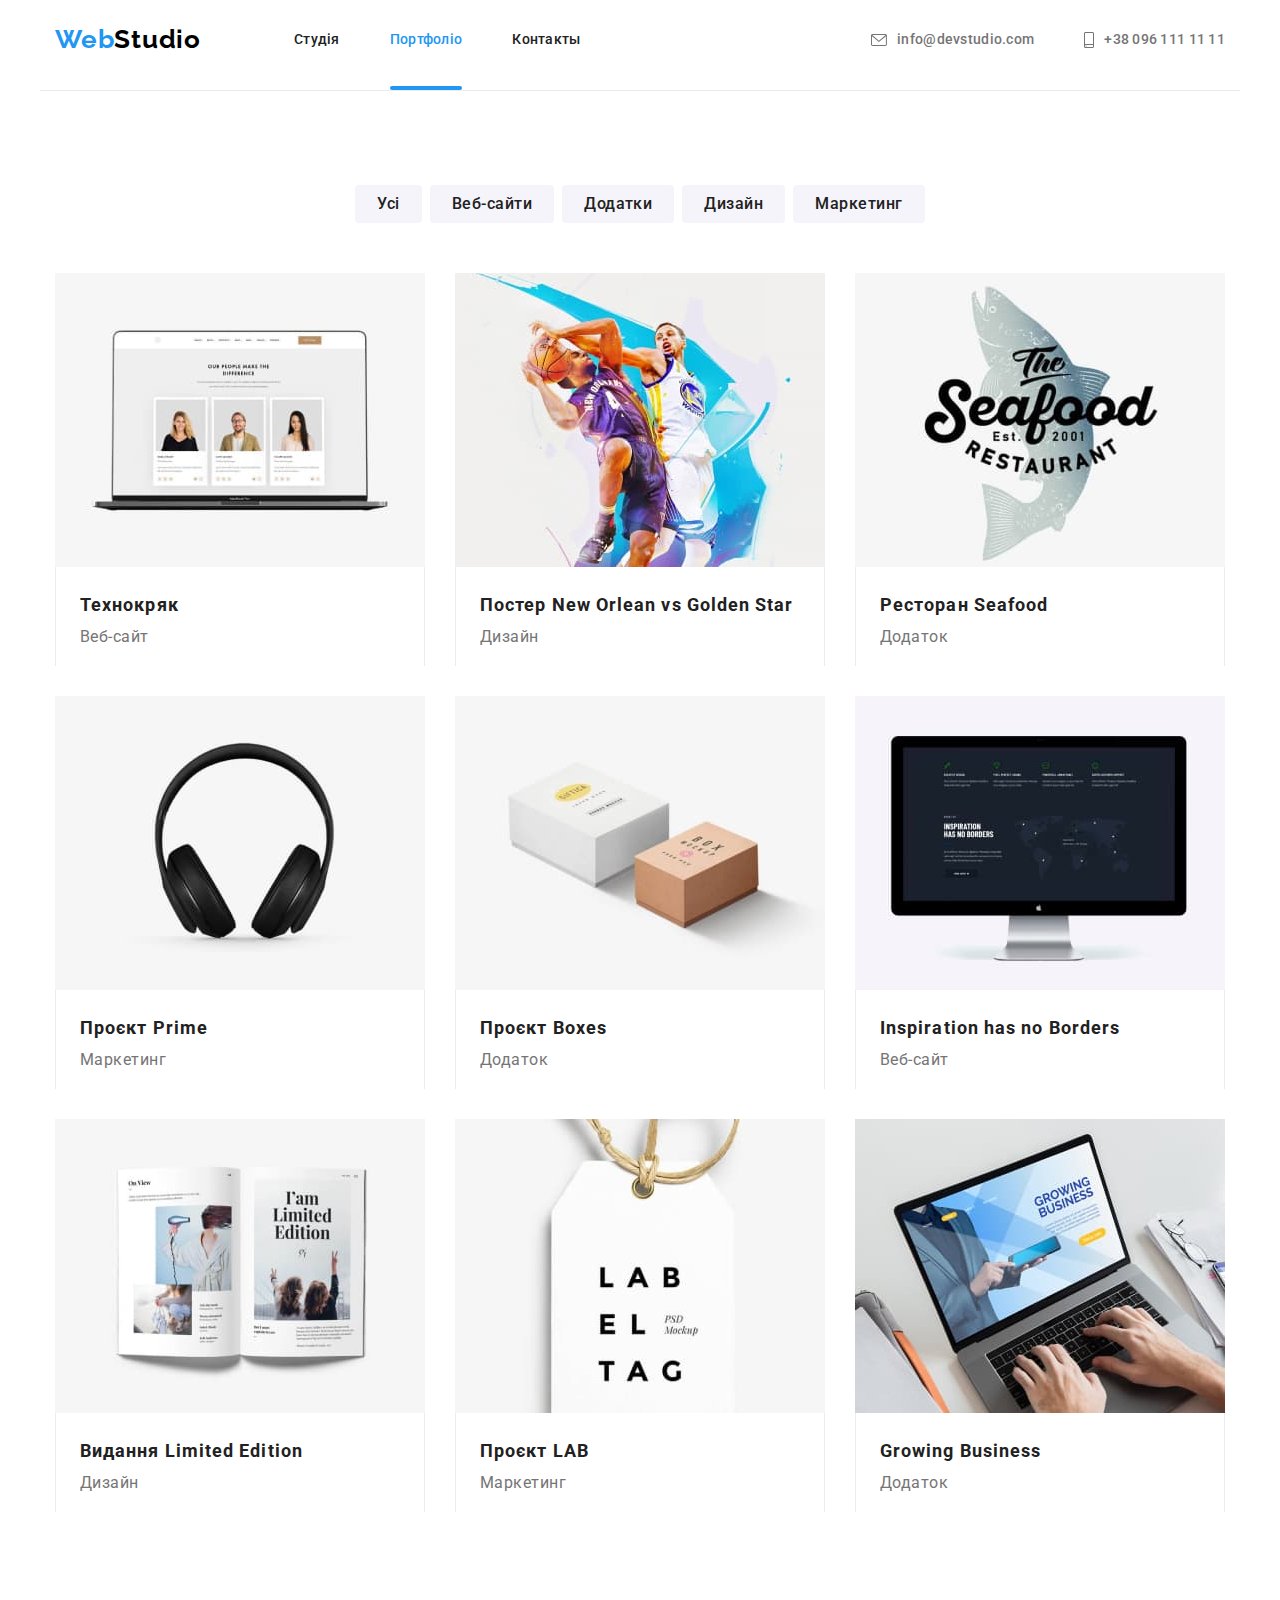
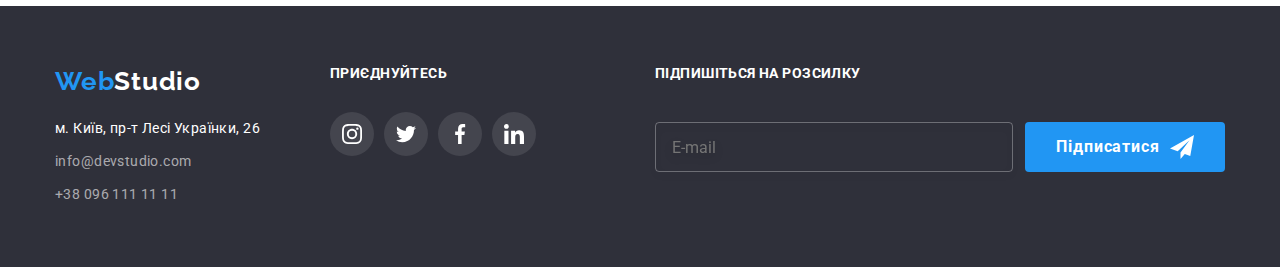
==== commit a4927c7d: "HW 8" ====
--- a/portfolio.html
+++ b/portfolio.html
@@ -184,7 +184,8 @@
                     <img
                       src="./images/project1.jpg"
                       alt="Технокряк"
-                      width="370"
+                      width="450
+                      "
                     />
                   </picture>
 
@@ -231,7 +232,7 @@
                       srcset="./images/project2.jpg"
                       src="./images/project2.jpg"
                       alt="Постер New Orlean vs Golden Star"
-                      width="370"
+                      width="450"
                     />
                   </picture>
 
@@ -255,7 +256,8 @@
                     <img
                       src="./images/project3.jpg"
                       alt="Ресторан Seafood"
-                      width="370"
+                      width="450
+                      "
                     />
                   </picture>
 
@@ -299,7 +301,7 @@
                     <img
                       src="./images/project4.jpg"
                       alt="Проєкт Prime"
-                      width="370"
+                      width="450"
                     />
                   </picture>
 
@@ -344,7 +346,8 @@
                     <img
                       src="./images/project5.jpg"
                       alt="Проєкт Boxes"
-                      width="370"
+                      width="450
+                      "
                     />
                   </picture>
 
@@ -389,7 +392,8 @@
                     <img
                       src="./images/project6.jpg"
                       alt="Inspiration has no Borders"
-                      width="370"
+                      width="450
+                      "
                     />
                   </picture>
 
@@ -434,7 +438,7 @@
                     <img
                       src="./images/project7.jpg"
                       alt="Видання Limited Edition"
-                      width="370"
+                      width="450"
                     />
                   </picture>
 
@@ -478,7 +482,8 @@
                     <img
                       src="./images/project8.jpg"
                       alt="Проєкт LAB"
-                      width="370"
+                      width="450
+                      "
                     />
                   </picture>
 
@@ -522,7 +527,7 @@
                     <img
                       src="./images/project9.jpg"
                       alt="Growing Business"
-                      width="370"
+                      width="450"
                     />
                   </picture>
 
--- a/CSS/main.min.css
+++ b/CSS/main.min.css
@@ -1 +1 @@
-:root{--color-web-blue: #2196f3;--color-text-main: #212121;--color-text-secondary: #757575;--color-fone: #f5f5f5;--transition-timing-cub: 250ms cubic-bezier(0.4, 0, 0.2, 1)}.visually-hidden{position:absolute;width:1px;height:1px;margin:-1px;padding:0;overflow:hidden;border:0;clip:rect(0 0 0 0)}.logo{padding-top:24px;padding-bottom:25px;margin-right:93px;font-family:"Raleway";font-style:normal;font-weight:700;font-size:26px;line-height:1.19;letter-spacing:.03em;color:#000;transition-property:color;transition-duration:250ms;transition-timing-function:cubic-bezier(0.4, 0, 0.2, 1)}.logo:hover,.logo:focus{color:var(--color-web-blue)}.logo__web{font-family:"Raleway";font-style:normal;font-weight:700;font-size:26px;line-height:1.19;letter-spacing:.03em;color:#2196f3}@media screen and (min-width: 280px){.logo{margin-left:0}}.container{padding-left:15px;padding-right:15px;width:100%}@media screen and (min-width: 480px){.container{display:flex;flex-direction:column;width:450px;margin-left:auto;margin-right:auto}}@media screen and (min-width: 768px){.container{width:738px}}@media screen and (min-width: 1200px){.container{width:1200px}}.btn:hover,.btn:focus{box-shadow:0px 4px 4px 0px rgba(0,0,0,.25);background-color:var(--color-web-blue);color:#fff}.btn{font-family:Roboto;font-weight:500;font-size:16px;line-height:1.63;text-align:center;letter-spacing:.03em;border-radius:4px;padding-left:22px;padding-right:22px;padding-top:6px;padding-bottom:6px;border:0px;background-color:#f5f4fa;color:#212121;cursor:pointer;transition:color var(--transition-timing-cub),background-color var(--transition-timing-cub),box-shadow var(--transition-timing-cub)}button{cursor:pointer}.link{font-weight:500;font-size:14px;line-height:1.14;letter-spacing:.02em;display:inline-block;color:var(--color-text-main);padding-top:32px;padding-bottom:32px}.link:hover,.link:focus{color:var(--color-web-blue)}.current{color:var(--color-web-blue)}h1,h2,h3,h4,p{margin-top:0;margin-bottom:0}ol,ul{margin-top:0;margin-bottom:0;padding-left:0}body{font-family:roboto,sans-serif}ul{list-style:none}a{text-decoration:none}img{display:block;max-width:100%;height:auto}.mobile-menu__container{display:flex;flex-direction:column;height:100vh;position:relative;padding-top:0px}.mobile-menu{position:fixed;top:0px;left:0px;width:100%;height:100%;z-index:100;background-color:#fff;opacity:0;visibility:hidden;pointer-events:none}.mobile-menu.is-open{opacity:1;visibility:visible;pointer-events:auto}.close-menu-btn-icon{width:40px;height:40px;fill:#212121}.close-menu-btn{position:absolute;top:10px;right:15px;padding:0px;background-color:rgba(0,0,0,0);border:none;line-height:0px}@media screen and (min-width: 768px){.mobile-menu{display:none}}.mobile-menu__contact-list{padding-bottom:32px}.mobile-menu__contact-list,.link{color:var(--color-text-main);transition-property:color;transition-duration:250ms;transition-timing-function:cubic-bezier(0.4, 0, 0.2, 1)}.mobile-menu__contact{margin-top:auto}.mobile-menu__contact-item{color:var(--color-text-secondary);fill:currentColor;font-size:24px;font-weight:500;font-size:14px;line-height:1.14;letter-spacing:.02em;transition:color var(--transition-timing-cub)}.mobile-menu__contact-item:hover,.mobile-menu__contact-item:focus{color:var(--color-web-blue)}.mobile-menu__contact-item-tel{margin-bottom:32px;color:var(--color-web-blue);font-size:34px;font-weight:500;line-height:1.18;letter-spacing:.02em;text-align:left}@media screen and (max-width: 767px){.icon-envelope{display:none}.icon-envelope .mobile-menu__pagination{display:flex}}@media screen and (min-width: 768px){.mobile-menu__contact-item{font-size:24px;font-weight:500;line-height:1.17;letter-spacing:.02em}.mobile-menu__contact-item:hover,.mobile-menu__contact-item:focus{color:var(--color-web-blue)}}.mobile-menu__social-network-item{color:var(--color-web-blue);font-size:18px;font-weight:500;line-height:1.22;letter-spacing:.02em}.mobile-menu__social-network-contact{display:flex;justify-content:space-between;padding-bottom:48px}.mobile-menu__social-network-contact :not(:last-child){border-right:1px solid rgba(33,33,33,.2);padding-right:10px}.mobile-menu__social-network-contact :not(:first-child){border-left:10px}.page-header__nav{display:flex;flex-direction:row}.contact:not(:last-child){margin-right:50px}@media screen and (max-width: 767px){.contact{display:none}}@media screen and (min-width: 768px){.contact{display:flex;align-items:center;margin-left:auto}}@media screen and (min-width: 1200px){.contact{display:block;margin-left:auto}}@media screen and (min-width: 1200px){.contact{display:flex;margin-left:auto}}.pagination__list{position:relative}.pagination :not(:last-child){margin-right:50px}@media screen and (max-width: 767px){.pagination{display:none}}@media screen and (min-width: 768px){.pagination{display:flex}}.open-mobile-menu-btn{line-height:0px;border:none;background-color:rgba(0,0,0,0);padding:0px}.open-mobile-menu-btn-icon{width:40px;height:40px}.open-mobile-menu-btn-icon:hover{fill:currentColor}@media screen and (min-width: 768px){.open-mobile-menu-btn-icon{display:none}}.contact :not(:last-child){margin-right:50px}.current.pagination__item{color:var(--color-web-blue)}.current.pagination__item::after{position:absolute;content:"";display:block;bottom:0;width:100%;height:4px;background-color:var(--color-web-blue);border-radius:2px}.current.mobile-menu__pagination-item{color:var(--color-web-blue)}.mobile-menu__pagination-item{color:var(--color-text-secondary);fill:currentColor;font-family:Roboto;font-size:40px;font-weight:500;line-height:1.18;letter-spacing:.02em;text-align:left;transition:color var(--transition-timing-cub)}.mobile-menu__pagination-item:hover,.mobile-menu__pagination-item:focus{color:var(--color-web-blue)}.pagination__item{display:flex;align-items:center;padding-top:32px;padding-bottom:32px;gap:10px;justify-content:flex-end;color:var(--color-text-secondary);fill:currentColor;font-weight:500;font-size:14px;line-height:1.14;letter-spacing:.02em;transition:color var(--transition-timing-cub)}.pagination__item:hover,.pagination__item:focus{color:var(--color-web-blue)}.contact__item{color:var(--color-text-secondary);fill:currentColor;font-weight:500;font-size:14px;line-height:1.14;letter-spacing:.02em;transition:color var(--transition-timing-cub)}.contact__item:hover,.contact__item:focus{color:var(--color-web-blue)}@media screen and (min-width: 768px){.contact__item{display:flex;align-items:center;margin-bottom:10px}}@media screen and (min-width: 1599px){.contact__item{display:flex;align-items:center;padding-top:32px;padding-bottom:32px;gap:10px;justify-content:flex-end}}@media screen and (max-width: 767px){.container.page-header{margin-bottom:0px;display:flex;flex-direction:row;justify-content:space-between}}.contact__list,.link{color:#757575;transition-property:color;transition-duration:250ms;transition-timing-function:cubic-bezier(0.4, 0, 0.2, 1)}@media screen and (min-width: 768px){.contact__list{display:block}}@media screen and (min-width: 768px){.contact__list{width:16px;height:12px}}@media screen and (min-width: 768px)and (max-width: 1199px){.page-header .tab{flex-direction:row}}.hero{margin-left:auto;margin-right:auto;background-color:#2f303a;background-image:linear-gradient(rgba(47, 48, 58, 0.4), rgba(47, 48, 58, 0.4)),url(../images/hero-mob.jpg);background-size:cover;background-position:center;background-repeat:no-repeat;margin-left:auto;margin-right:auto;text-align:center}@media screen and (min-device-pixel-ratio: 2),screen and (min-resolution: 192dpi),screen and (min-resolution: 2dppx){.hero{background-image:url(../images/hero-mob@2x.jpg)}}@media screen and (min-width: 768px){.hero{background-image:url(../images/hero-tab.jpg)}}@media screen and (min-width: 768px)and (min-device-pixel-ratio: 2)and (min-width: 768px),screen and (min-width: 768px)and (min-resolution: 192dpi)and (min-width: 768px),screen and (min-width: 768px)and (min-resolution: 2dppx)and (min-width: 768px){.hero{background-image:url(../images/hero-tab@2x.jpg)}}@media screen and (min-width: 1200px){.hero{background-image:url(../images/hero.jpg)}}@media screen and (min-device-pixel-ratio: 2)and (min-width: 1200px),screen and (min-resolution: 192dpi)and (min-width: 1200px),screen and (min-resolution: 2dppx)and (min-width: 1200px){.hero{background-image:url(../images/hero@2x.jpg)}}@media screen and (max-width: 767px){.hero__container{width:360;height:164px}}@media screen and (max-width: 767px)and (min-width: 1200px){.hero__container{padding-top:200px;padding-bottom:200px}}@media screen and (max-width: 767px){.hero{max-width:767px;padding-top:60px;padding-bottom:60px}}@media screen and (min-width: 768px){.hero{width:100%;padding-top:118px;padding-bottom:118px}}@media screen and (min-width: 768px)and (min-width: 1200px){.hero{width:100%;padding-top:200px;padding-bottom:200px}}.hero__title{text-align:center;text-transform:uppercase;margin-left:auto;margin-right:auto;margin-bottom:30px;font-size:16px;height:1.88;color:#fff}@media screen and (max-width: 1599px){.hero__title{font-size:26px;font-weight:900;line-height:1.61;width:360px;height:84px}}@media screen and (min-width: 1200px){.hero__title{font-size:44px;font-weight:900;font-size:44px;line-height:1.37;width:696px;height:120px}}.hero__button{font-size:16px;font-weight:700;line-height:1.88;cursor:pointer;border-radius:4px;align-items:flex-start;display:block;margin-left:auto;margin-right:auto;background-color:var(--color-web-blue);color:#fff;text-align:center;padding:10px 32px;border:0;letter-spacing:.06em;transition-property:color;transition-duration:250ms;transition-timing-function:cubic-bezier(0.4, 0, 0.2, 1)}.modal{width:100% px;height:536px;padding:40px;position:absolute;top:50%;left:50%;margin-left:15px;margin-right:15px;background-color:#fff;transform:translate(-50%, -50%) scale(1);transition:transform 250ms var(--transition-timing-cub)}@media screen and (min-width: 480px){.modal{width:450px;height:609px}}@media screen and (min-width: 1200px){.modal{width:100%;height:100%;padding:40px}}.footer-form__icon{margin-left:10px;width:24px;height:24px}.modal__checkbox{display:flex;align-items:center;justify-content:center;position:relative}.modal-check-imput-new{padding-right:7px;height:15px;width:16px;border-radius:0px;fill:#212121}textarea{height:120px;width:100%;padding-top:12px;padding-bottom:12px;padding-left:16px;padding-right:16px;border-radius:4px;resize:none;cursor:pointer;border:1px solid rgba(33,33,33,.2);transition:border-color var(--transition-timing-cub)}textarea:focus{border-color:var(--color-web-blue);outline:none}.modal__imput{border:box;display:block;border:1px solid rgba(33,33,33,.2);width:100%;height:40px;border-radius:4px;border:1px solid rgba(33,33,33,.2);padding-left:42px;transition:border-color var(--transition-timing-cub)}.modal__imput:focus{fill:var(--color-web-blue);outline:none;border-color:var(--color-web-blue)}.modal__icon{position:absolute;top:50%;left:12px;transform:translateY(-50%);fill:var(--color-text-main);transition:fill var(--transition-timing-cub)}.modal__imput:focus+.modal__icon{fill:var(--color-web-blue)}.contract{color:var(--color-web-blue);text-decoration:underline}@media screen and (min-width: 480px){.contract-term{color:var(--color-text-main);font-family:Roboto;font-size:12px;font-weight:400;line-height:14px;letter-spacing:.03em;text-align:left}}@media screen and (min-width: 1200px){.contract-term{font-family:Roboto;font-size:14px;font-weight:400;line-height:2;letter-spacing:.03em;text-align:left}}.chek-box{width:16px;height:15px;margin-right:7px;border:2px solid var(--color-text-main);fill:rgba(0,0,0,0);display:flex;align-items:center;justify-content:center;cursor:pointer;border-radius:3px;transition:border var(--transition-timing-cub),fill var(--transition-timing-cub)}.modal-check-imput:checked+.chek-box{fill:var(--color-web-blue);border:none}.modal__close-btn{height:30px;width:30px;border-radius:50%;position:absolute;top:8px;right:8px;border:rgba(0,0,0,.1);transition:fill 250ms var(--transition-timing-cub)}.modal__close-btn:hover{fill:var(--color-web-blue)}.modal__form{display:flex;flex-direction:column;align-content:center}.modal__title{margin-bottom:12px;color:#212121;font-family:Roboto;font-size:20px;font-weight:700;line-height:1.15;letter-spacing:.03em;text-align:center}input{cursor:pointer}.modal__label{display:flex;flex-direction:column;font-size:12px;font-weight:400;line-height:14px;letter-spacing:.01em;text-align:left;color:#757575;margin-bottom:4px}.modal__btn-icon{display:flex;border-radius:50%;padding:0px;border:rgba(0,0,0,.1)}.icon-send{padding-left:10px;padding-right:10px;display:block;padding:0px;fill:#fff;border:none}.send{margin-left:auto;margin-right:auto;margin-top:30px;margin-bottom:40px;width:200px;height:50px;background-color:var(--color-web-blue);color:#fff;box-shadow:0px 4px 4px rgba(0,0,0,.15);border-radius:4px;border:var(--color-web-blue)}.imput-textarea{margin-bottom:20px}.modal__name{padding:0px;margin-bottom:10px;position:relative}.backdrop{position:fixed;top:0px;left:0px;background-color:rgba(0,0,0,.2);width:100%;height:100%;z-index:100500;transition:opacity var(--transition-timing-cub),visibility var(--transition-timing-cub)}.backdrop.is-hidden{visibility:hidden;opacity:0;pointer-events:none}.backdrop.is-hidden.modal{transform:translate(-50%, -50%) scale(0)}@media screen and (min-width: 480px){.our-features{padding-bottom:60px}}@media screen and (min-width: 768px){.our-features{padding-bottom:60px}}@media screen and (min-width: 1200px){.our-features{padding-top:94px;padding-bottom:94px}}.our-features__img{display:flex;background-color:#f5f4fa;height:120px;align-items:center;justify-content:center;margin-bottom:30px}@media screen and (min-width: 480px){.our-features__list{padding-top:60px}}@media screen and (min-width: 768px){.our-features__list{display:flex;flex-wrap:wrap;justify-content:space-evenly;margin-top:60px;margin:-15px}}@media screen and (min-width: 1200px){.our-features__list{display:flex;gap:30px}}.our-features__item{width:270px}@media screen and (max-width: 767px){.our-features__item{width:100%}}@media screen and (min-width: 768px)and (max-width: 1199){.our-features__item{margin:15px;width:calc((100% - 60px)/2)}}.our-features__subject{margin-bottom:10px;font-weight:700;font-size:14px;line-height:1.14;letter-spacing:.03em}.our-features__text{display:flex;color:var(--color-text-secondary);font-weight:400;font-size:14px;line-height:1.71;letter-spacing:.03em}.business-profiles{padding-bottom:94px}@media screen and (max-width: 1199px){.business-profiles{display:none}}@media screen and (min-width: 1200px){.regular-customers{padding-top:94px;padding-bottom:94px}}.team{background-color:#f5f4fa;padding-top:94px;padding-bottom:94px}@media screen and (max-width: 479px){.team :not(last-child){padding-bottom:60px}}.team__name{padding-top:30px;margin-bottom:10px;font-weight:500;font-size:16px;line-height:1.19;text-align:center;letter-spacing:.03em}.team__profession{margin-bottom:16px;color:var(--color-text-secondary);font-weight:400;font-size:16px;line-height:1.19;text-align:center;letter-spacing:.03em}.list-networks__icon{fill:currentColor}.list-networks__icon:hover{fill:currentColor}@media screen and (min-width: 1200px){.business-profiles__list{display:flex;gap:30px}}.business-profiles__item{position:relative}@media screen and (min-width: 1200px){.business-profiles__item{display:flex;align-content:center;justify-content:center}}.business-profiles__title{padding-bottom:0px;font-weight:700;font-size:36px;line-height:1.17;text-align:center;letter-spacing:.03em;margin-bottom:50px}.team__title{padding-bottom:0px;font-weight:700;font-size:36px;line-height:1.17;text-align:center;letter-spacing:.03em;margin-bottom:50px}.business-profiles__text{background-color:rgba(47,48,58,.8);display:flex;justify-content:center;align-items:center;height:70px;width:100%;color:#fff;position:absolute;bottom:0}@media screen and (min-width: 768px){.team__list{display:flex;flex-wrap:wrap;margin:-15px}}@media screen and (min-width: 1200px){.team__list{display:flex;gap:30px;flex-wrap:nowrap;gap:30px}}.team__item{box-shadow:0px 1px 3px rgba(0,0,0,.12),0px 1px 1px rgba(0,0,0,.14),0px 2px 1px rgba(0,0,0,.2);border-top-left-radius:4%;border-radius:0px 0px 4px 4px;background-color:#fff;margin-bottom:30px}@media screen and (max-width: 767px){.team__item:last-child{margin-bottom:0px}}@media screen and (min-width: 768px){.team__item{margin:15px;width:calc((100% - 60px)/2)}}.icon-networks{width:20px;height:20px}.list-networks__link{align-items:center;justify-content:center;display:flex;color:#afb1b8;column-gap:10px;background-color:rgba(255,255,255,.1);transition-property:background-color,color;transition-duration:250ms;transition-timing-function:cubic-bezier(0.4, 0, 0.2, 1)}.list-networks__link:hover{background-color:var(--color-web-blue);color:#fff}@media screen and (min-width: 480px){.client{padding-bottom:30px;width:calc((100% - 60px)/2);margin:15px}}@media screen and (min-width: 768px){.client{margin:15px;width:calc((100% - 90px)/3)}}@media screen and (min-width: 768px)and (min-width: 1200px){.client{width:170px;height:92px}}.regular-customers__title{padding-bottom:50px;text-align:center;padding-top:40px;padding-bottom:0px;font-weight:700;font-size:36px;line-height:1.17;text-align:center;letter-spacing:.03em;margin-bottom:50px}@media screen and (min-width: 768px){.client-list{display:inline-block;text-align:center}.client__icon{width:100%}}@media screen and (min-width: 1200px){.client-list{box-sizing:border-box;display:flex;justify-content:center;gap:30px}}.client-list{box-sizing:border-box;display:flex;flex-wrap:wrap}@media screen and (min-width: 480px){.client-list{margin:-15px}}@media screen and (min-width: 767px){.client-list{margin:-15px}}@media screen and (min-width: 1200px){.client-list{flex-wrap:nowrap}}.client__list{color:#afb1b8;display:flex;justify-content:center;align-items:center;width:100%;height:100%;border:1px solid #afb1b8;border-radius:4%;transition-property:color,border-color;transition-duration:250ms;transition-timing-function:cubic-bezier(0.4, 0, 0.2, 1)}.client__list:hover,.client__list:focus{color:var(--color-web-blue);border-color:var(--color-web-blue)}@media screen and (max-width: 767px){.client__list{flex-wrap:wrap}}@media screen and (min-width: 1200px){.client__list{box-sizing:border-box;display:flex;gap:30px;justify-content:center}}.client__icon{fill:currentColor;width:106px;height:60px}.client__icon:hover,.client__icon:focus{fill:#2196f3}.menu-portfolio-btn{margin-bottom:50px;display:flex;justify-content:center;gap:8px;color:var(--color-text-main);transform:color var(--transition-timing-cub)}.menu-portfolio-btn:hover,.menu-portfolio-btn:focus{color:var(--color-web-blue)}@media screen and (max-width: 767px){.menu-portfolio-btn{flex-direction:row;flex-wrap:wrap;justify-content:start}}.portfolio{padding-top:94px;padding-bottom:94px}.container-home{padding-top:94px;padding-bottom:94px}.portf-h-invis{position:absolute;width:1px;height:1px;margin:-1px;border:0;padding:0;white-space:nowrap;clip-path:inset(100%);clip:rect(0 0 0 0);overflow:hidden}.portf-h-invis{text-align:center}.projects-h{margin-bottom:4px;color:var(--color-text-main);font-weight:700;font-size:18px;line-height:2;letter-spacing:.06em}.projects-p{color:var(--color-text-secondary);font-weight:400;font-size:16px;line-height:1.19;letter-spacing:.03em}.projects{display:flex;flex-wrap:wrap;gap:30px}@media screen and (max-width: 767px){.projects{flex-wrap:wrap;justify-content:center;border:1px solid #eee}}@media screen and (min-width: 768px){.projects{margin:-15px;justify-content:center}.projects :last-child{margin-right:auto}}.projects__list{width:370px;transition-property:color;transition-duration:250ms;transition-timing-function:cubic-bezier(0.4, 0, 0.2, 1)}.projects__list:hover,.projects__list:focus{box-shadow:0px 4px 4px 0px rgba(0,0,0,.25)}@media screen and (min-width: 768px){.projects__list{width:calc((100% - 60px)/2)}}.projects__item{display:block;box-sizing:border-box;background:#fff;transition:box-shadow var(--transition-timing-cub)}.projects__item:hover,.projects__item:focus{box-shadow:cubic-bezier(0.4, 0, 0.2, 1),rgba(0,0,0,.25)}.projects__card{position:relative;overflow:hidden}.overlay{position:absolute;font-family:Roboto;font-size:18px;font-weight:400;line-height:1.56;letter-spacing:.03em;text-align:left;width:100%;height:100%;padding-top:63px;padding-bottom:63px;padding-left:24px;padding-right:24px;top:0;left:0;color:#fff;background-color:rgba(33,150,243,.9);overflow-y:auto;transform:translateY(101%);transition:transform 250ms cubic-bezier(0.4, 0, 0.2, 1)}.projects__item:hover .overlay,.projects__item:focus .overlay{transform:translateY(0%)}.person{padding:20px 24px;border-left:1px solid #ececec;border-right:1px solid #ececec}.footer{background-color:#2f303a;padding-top:60px;padding-bottom:60px}.address__item{color:rgba(255,255,255,.6)}.address__item:hover,.address__item:focus{color:var(--color-web-blue)}.social-networks__icon{fill:#fff}.social{align-items:baseline;display:inline-block;border:#fff;text-align:center;width:44px;height:44px;border-radius:50%}.social-networks__list{padding-bottom:30px;justify-content:center;display:flex;gap:10px}.list-networks{padding-bottom:30px;justify-content:center;display:flex;gap:10px}.social-networks{margin-left:auto;gap:10px;border-radius:50%}.address__maps{color:#fff;font-style:normal;font-weight:400;font-size:14px;line-height:1.71;letter-spacing:.03em;transition:color var(--transition-timing-cub)}.address__maps:hover{color:var(--color-web-blue)}.address__item{font-style:normal;font-weight:400;font-size:14px;line-height:1.7;letter-spacing:.03em;transition-property:color;transition-duration:250ms;transition-timing-function:cubic-bezier(0.4, 0, 0.2, 1)}.address__list :not(:last-child){margin-bottom:9px}@media screen and (min-width: 480px){.address__list{display:flex;flex-direction:column;align-items:center}}.logo__studio{color:#fff}.footer-form{margin-left:auto}@media screen and (min-width: 480px){.footer-form{display:flex;flex-direction:column;margin:0}}.footer-form__text{display:flex;justify-content:center;margin-bottom:20px;color:#fff;text-transform:uppercase;font-family:Roboto;font-size:14px;font-weight:700;line-height:1.14;letter-spacing:.03em;text-align:left}@media screen and (max-width: 11999px){.footer-form__text{margin:0;padding-bottom:20px}}@media screen and (max-width: 1199px){.footer-form__wind{display:flex;flex-direction:column;align-items:center}}.footer-form__imput{border-radius:4px;padding-left:16px;padding-top:15px;padding-bottom:15px;margin:0px;width:358px;height:50px;margin-right:12px;border:1px solid rgba(255,255,255,.3);filter:drop-shadow(0px 4px 4px rgba(0, 0, 0, 0.15));background:rgba(0,0,0,0);color:rgba(255,255,255,.6)}@media screen and (max-width: 1199px){.footer-form__imput{margin-right:auto;margin-left:auto;margin-bottom:20px}}.footer-form__btn{display:flex;align-items:center;justify-content:center;cursor:pointer;width:200px;height:50px;border-radius:4px;border:none;font-family:Roboto;font-size:16px;font-weight:700;line-height:30px;letter-spacing:.06em;text-align:center;color:#fff;background-color:var(--color-web-blue)}.footer-form__subscription{font-family:Roboto;font-size:16px;font-weight:700;line-height:1.88;letter-spacing:.06em;text-align:center}.social-networks__text{text-transform:uppercase;letter-spacing:.03em;font-weight:700;margin-bottom:20px;font-size:14px;line-height:1.14;color:#fff}@media screen and (max-width: 767px){.footer__logo{padding:0;display:inline-block;margin-left:auto;margin-right:auto;margin-bottom:20px}.footer__container-address{display:flex;flex-direction:column}.address{display:flex;justify-content:center;padding-bottom:60px}.social-networks__text{display:block;text-align:center;padding-bottom:20px}.footer-form__imput{padding-bottom:20px}}@media screen and (min-width: 1200px){.address{display:flex}.footer__logo{padding:0;display:inline-block;margin-bottom:20px;margin-right:0px}.footer{background-color:#2f303a;padding-top:60px;padding-bottom:60px}.address__item{color:rgba(255,255,255,.6)}.address__item:hover,.address__item:focus{color:var(--color-web-blue)}.social-networks__icon{fill:#fff}.social{align-items:baseline;display:inline-block;border:#fff;text-align:center;width:44px;height:44px;border-radius:50%}.social-networks__list{padding-bottom:30px;justify-content:center;display:flex;gap:10px}.list-networks{padding-bottom:30px;justify-content:center;display:flex;gap:10px}.social-networks{text-align:center;display:flex;width:44px;height:44px;gap:10px;border-radius:50%}.address__maps{color:#fff;font-style:normal;font-weight:400;font-size:14px;line-height:1.71;letter-spacing:.03em;transition:color var(--transition-timing-cub)}.address__maps:hover{color:var(--color-web-blue)}.address__item{font-style:normal;font-weight:400;font-size:14px;line-height:1.7;letter-spacing:.03em;transition-property:color;transition-duration:250ms;transition-timing-function:cubic-bezier(0.4, 0, 0.2, 1)}.address__list :not(:last-child){margin-bottom:9px}.logo__studio{color:#fff}.footer-form{margin-left:auto}.footer-form__text{display:block;margin-bottom:20px;color:#fff;text-transform:uppercase;font-family:Roboto;font-size:14px;font-weight:700;line-height:1.14;letter-spacing:.03em;text-align:left}.footer-form__wind{display:flex}.footer-form__imput{border-radius:4px;padding-left:16px;padding-top:15px;padding-bottom:15px;margin:0px;width:358px;height:50px;margin-right:12px;border:1px solid rgba(255,255,255,.3);filter:drop-shadow(0px 4px 4px rgba(0, 0, 0, 0.15));background:rgba(0,0,0,0);color:rgba(255,255,255,.6)}.footer-form__btn{display:flex;align-items:center;justify-content:center;cursor:pointer;width:200px;height:50px;border-radius:4px;border:none;font-family:Roboto;font-size:16px;font-weight:700;line-height:30px;letter-spacing:.06em;text-align:center;color:#fff;background-color:var(--color-web-blue)}.footer-form__subscription{font-family:Roboto;font-size:16px;font-weight:700;line-height:1.88;letter-spacing:.06em;text-align:center}.footer__logo{padding:0;display:inline-block;margin-bottom:20px;margin-right:0px}.address{display:flex}.social-networks{border:0px;width:206px;height:80px;display:flex;flex-direction:column;margin-left:70px}.social-networks__link{height:44px;width:44px;align-items:center;justify-content:center;display:flex;color:#757575;column-gap:10px;background-color:rgba(255,255,255,.1);border-radius:50%;transition-property:background-color;transition-duration:250ms;transition-timing-function:cubic-bezier(0.4, 0, 0.2, 1)}.social-networks__link:hover{background-color:var(--color-web-blue)}.social-link{width:44px;height:44px;border-radius:50%}.footer__container{align-items:baseline;display:flex}.social-networks__text{text-transform:uppercase;letter-spacing:.03em;font-weight:700;margin-bottom:20px;margin-right:auto;font-size:14px;line-height:1.14;color:#fff}}.social-networks__link{height:44px;width:44px;align-items:center;justify-content:center;display:flex;color:#757575;column-gap:10px;background-color:rgba(255,255,255,.1);border-radius:50%;transition-property:background-color;transition-duration:250ms;transition-timing-function:cubic-bezier(0.4, 0, 0.2, 1)}.social-networks__link:hover{background-color:var(--color-web-blue)}.social-link{width:44px;height:44px;border-radius:50%}@media screen and (max-width: 767px){.footer__container{display:flex;flex-direction:column}}@media screen and (min-width: 1200px){.social-networks{border:0px;width:206px;height:80px;display:flex;flex-direction:column;margin-left:70px}.footer__container{align-items:baseline;display:flex;flex-direction:row;align-items:flex-start}}@media screen and (min-width: 768px){.footer__container-address{display:flex;flex-direction:column;align-items:flex-start}}@media screen and (min-width: 768px){.footer__container-address-social-networks{display:flex;align-items:center}}@media screen and (min-width: 1200px){.footer__container-address-social-networks{align-items:flex-start}}.social-networks__text{text-transform:uppercase;letter-spacing:.03em;font-weight:700;margin-bottom:20px;margin-right:auto;font-size:14px;line-height:1.14;color:#fff}/*# sourceMappingURL=main.min.css.map */+:root{--color-web-blue: #2196f3;--color-text-main: #212121;--color-text-secondary: #757575;--color-fone: #f5f5f5;--transition-timing-cub: 250ms cubic-bezier(0.4, 0, 0.2, 1)}.visually-hidden{position:absolute;width:1px;height:1px;margin:-1px;padding:0;overflow:hidden;border:0;clip:rect(0 0 0 0)}.logo{padding-top:24px;padding-bottom:25px;margin-right:93px;font-family:"Raleway";font-style:normal;font-weight:700;letter-spacing:.03em;color:#000;transition-property:color;transition-duration:250ms;transition-timing-function:cubic-bezier(0.4, 0, 0.2, 1)}@media screen and (max-width: 1199px){.logo{font-size:24px;font-weight:700;line-height:1.17;letter-spacing:.03em;text-align:left;font-size:24px;font-weight:400;line-height:33px;letter-spacing:.03em;text-align:left}}@media screen and (min-width: 1200px){.logo{font-size:26px;line-height:1.19}}.logo:hover,.logo:focus{color:var(--color-web-blue)}.logo__web{font-family:"Raleway";font-style:normal;font-weight:700;font-size:26px;line-height:1.19;letter-spacing:.03em;color:#2196f3}@media screen and (min-width: 280px){.logo{margin-left:0}}.container{padding-left:15px;padding-right:15px;width:100%}@media screen and (min-width: 480px){.container{display:flex;flex-direction:column;width:450px;margin-left:auto;margin-right:auto}}@media screen and (min-width: 768px){.container{width:768px}}@media screen and (min-width: 1200px){.container{width:1200px}}.btn:hover,.btn:focus{box-shadow:0px 4px 4px 0px rgba(0,0,0,.25);background-color:var(--color-web-blue);color:#fff}.btn{font-family:Roboto;font-weight:500;font-size:16px;line-height:1.63;text-align:center;letter-spacing:.03em;border-radius:4px;padding-left:22px;padding-right:22px;padding-top:6px;padding-bottom:6px;border:0px;background-color:#f5f4fa;color:#212121;cursor:pointer;transition:color var(--transition-timing-cub),background-color var(--transition-timing-cub),box-shadow var(--transition-timing-cub)}button{cursor:pointer}.link{font-weight:500;font-size:14px;line-height:1.14;letter-spacing:.02em;display:inline-block;color:var(--color-text-main);padding-top:32px;padding-bottom:32px}.link:hover,.link:focus{color:var(--color-web-blue)}.current{color:var(--color-web-blue)}h1,h2,h3,h4,p{margin-top:0;margin-bottom:0}ol,ul{margin-top:0;margin-bottom:0;padding-left:0}body{font-family:roboto,sans-serif}ul{list-style:none}a{text-decoration:none}img{display:block;max-width:100%;height:auto}.mobile-menu__container{display:flex;flex-direction:column;height:100vh;position:relative;padding-top:0px}.mobile-menu{position:fixed;top:0px;left:0px;width:100%;height:100%;z-index:100;background-color:#fff;opacity:0;visibility:hidden;pointer-events:none}.mobile-menu.is-open{opacity:1;visibility:visible;pointer-events:auto}.close-menu-btn-icon{width:40px;height:40px;fill:#212121;transition:fill 250ms var(--transition-timing-cub)}.close-menu-btn-icon:hover{fill:var(--color-web-blue)}.close-menu-btn-icon{transition-duration:250ms;transition-timing-function:cubic-bezier(0.4, 0, 0.2, 1)}.close-menu-btn{position:absolute;top:10px;right:15px;padding:0px;background-color:rgba(0,0,0,0);border:none;line-height:0px}@media screen and (min-width: 768px){.mobile-menu{display:none}}.mobile-menu__contact-list{padding-bottom:32px}.mobile-menu__contact-list,.link{color:var(--color-text-main);transition-property:color;transition-duration:250ms;transition-timing-function:cubic-bezier(0.4, 0, 0.2, 1)}.mobile-menu__contact{margin-top:auto}.mobile-menu__contact-item{color:var(--color-text-secondary);fill:currentColor;font-size:24px;font-weight:500;font-size:14px;line-height:1.14;letter-spacing:.02em;transition:color var(--transition-timing-cub)}.mobile-menu__contact-item:hover,.mobile-menu__contact-item:focus{color:var(--color-web-blue)}.mobile-menu__contact-item-tel{margin-bottom:32px;color:var(--color-web-blue);font-size:34px;font-weight:500;line-height:1.18;letter-spacing:.02em;text-align:left}@media screen and (max-width: 767px){.icon-envelope{display:none}.icon-envelope .mobile-menu__pagination{display:flex}}@media screen and (min-width: 768px){.mobile-menu__contact-item{font-size:24px;font-weight:500;line-height:1.17;letter-spacing:.02em}.mobile-menu__contact-item:hover,.mobile-menu__contact-item:focus{color:var(--color-web-blue)}}.mobile-menu__social-network-item{color:var(--color-web-blue);font-size:18px;font-weight:500;line-height:1.22;letter-spacing:.02em}.mobile-menu__social-network-contact{display:flex;justify-content:space-between;padding-bottom:48px}.mobile-menu__social-network-contact :not(:last-child){border-right:1px solid rgba(33,33,33,.2);padding-right:10px}.mobile-menu__social-network-contact :not(:first-child){border-left:10px}.page-header__nav{display:flex;flex-direction:row;justify-content:space-between}@media screen and (max-width: 767px){.contact{display:none}}@media screen and (min-width: 768px){.contact{display:flex;align-items:center;align-items:flex-start;flex-direction:column;justify-content:center}}@media screen and (min-width: 1200px){.contact{display:flex;margin-left:auto;flex-direction:row;align-items:center}.contact :not(:last-child){margin-right:50px}}.pagination__list{position:relative}.pagination :not(:last-child){margin-right:50px}@media screen and (max-width: 767px){.pagination{display:none}}@media screen and (min-width: 768px){.pagination{display:flex}}.open-mobile-menu-btn{line-height:0px;border:none;background-color:rgba(0,0,0,0);padding:0px}.open-mobile-menu-btn-icon{width:40px;height:40px;transition-duration:250ms;transition-timing-function:cubic-bezier(0.4, 0, 0.2, 1)}.open-mobile-menu-btn-icon:hover{fill:currentColor}@media screen and (min-width: 768px){.open-mobile-menu-btn-icon{display:none}}.current.pagination__item{color:var(--color-web-blue)}.current.pagination__item::after{position:absolute;content:"";display:block;bottom:0;width:100%;height:4px;background-color:var(--color-web-blue);border-radius:2px}.current.mobile-menu__pagination-item{color:var(--color-web-blue)}.mobile-menu__pagination-item{color:var(--color-text-secondary);fill:currentColor;font-family:Roboto;font-size:40px;font-weight:500;line-height:1.18;letter-spacing:.02em;text-align:left;transition:color var(--transition-timing-cub)}.mobile-menu__pagination-item:hover,.mobile-menu__pagination-item:focus{color:var(--color-web-blue)}.pagination__item{display:flex;align-items:center;padding-top:32px;padding-bottom:32px;gap:10px;justify-content:flex-end;color:var(--color-text-secondary);fill:currentColor;font-weight:500;font-size:14px;line-height:1.14;letter-spacing:.02em;transition:color var(--transition-timing-cub)}.pagination__item:hover,.pagination__item:focus{color:var(--color-web-blue)}.contact__item{color:var(--color-text-secondary);fill:currentColor;font-weight:500;font-size:14px;line-height:1.14;letter-spacing:.02em;transition:color var(--transition-timing-cub)}.contact__item:hover,.contact__item:focus{color:var(--color-web-blue)}@media screen and (min-width: 768px){.contact__item{display:flex;gap:8px;align-items:center;margin-bottom:10px}}@media screen and (min-width: 1200px){.contact__item{display:flex;align-items:center;padding-top:32px;padding-bottom:32px;gap:10px;justify-content:flex-end}}.container.page-header{border-bottom:1px solid #ececec}@media screen and (max-width: 767px){.container.page-header{margin-bottom:0px;display:flex;flex-direction:row;justify-content:space-between}}.contact__list,.link{color:#212121;transition-property:color;transition-duration:250ms;transition-timing-function:cubic-bezier(0.4, 0, 0.2, 1)}@media screen and (min-width: 768px){.contact__list{display:block}}@media screen and (min-width: 768px)and (max-width: 1199px){.page-header .tab{flex-direction:row}}.hero{margin-left:auto;margin-right:auto;background-color:#2f303a;background-size:cover;background-position:center;background-repeat:no-repeat;margin-left:auto;margin-right:auto;text-align:center;background-image:linear-gradient(rgba(47, 48, 58, 0.4), rgba(47, 48, 58, 0.4)),url(../images/hero-mob.jpg)}@media screen and (min-device-pixel-ratio: 2)and (max-width: 767px),screen and (min-resolution: 192dpi)and (max-width: 767px),screen and (min-resolution: 2dppx)and (max-width: 767px){.hero{background-image:url(../images/hero-mob@2x.jpg)}}@media screen and (min-width: 768px){.hero{background-image:url(../images/hero-tab.jpg)}}@media screen and (min-device-pixel-ratio: 2)and (min-width: 768px),screen and (min-resolution: 192dpi)and (min-width: 768px),screen and (min-resolution: 2dppx)and (min-width: 768px){.hero{background-image:url(../images/hero-tab@2x.jpg)}}@media screen and (min-width: 1200px){.hero{background-image:url(../images/hero.jpg)}}@media screen and (min-device-pixel-ratio: 2)and (min-width: 1200px),screen and (min-resolution: 192dpi)and (min-width: 1200px),screen and (min-resolution: 2dppx)and (min-width: 1200px){.hero{background-image:url(../images/hero@2x.jpg)}}@media screen and (max-width: 767px){.hero__container{width:360;height:164px}}@media screen and (max-width: 767px)and (min-width: 1200px){.hero__container{padding-top:200px;padding-bottom:200px}}@media screen and (max-width: 767px){.hero{max-width:767px;padding-top:60px;padding-bottom:60px}}@media screen and (min-width: 768px){.hero{width:100%;padding-top:118px;padding-bottom:118px}}@media screen and (min-width: 768px)and (min-width: 1200px){.hero{width:100%;padding-top:200px;padding-bottom:200px}}.hero__title{text-align:center;text-transform:uppercase;margin-left:auto;margin-right:auto;margin-bottom:30px;font-size:16px;height:1.88;color:#fff}@media screen and (max-width: 1599px){.hero__title{font-size:26px;font-weight:900;line-height:1.61;width:360px;height:84px}}@media screen and (min-width: 1200px){.hero__title{font-size:44px;font-weight:900;font-size:44px;line-height:1.37;width:696px;height:120px}}.hero__button{font-size:16px;font-weight:700;line-height:1.88;cursor:pointer;border-radius:4px;align-items:flex-start;display:block;margin-left:auto;margin-right:auto;background-color:var(--color-web-blue);color:#fff;text-align:center;padding:10px 32px;border:0;letter-spacing:.06em;transition-property:color;transition-duration:250ms;transition-timing-function:cubic-bezier(0.4, 0, 0.2, 1)}.modal{width:100% px;height:536px;padding:40px;position:absolute;top:50%;left:50%;margin-left:15px;margin-right:15px;background-color:#fff;transform:translate(-50%, -50%) scale(1);transition:transform 250ms var(--transition-timing-cub)}@media screen and (min-width: 480px){.modal{width:450px;height:609px}}@media screen and (min-width: 1200px){.modal{width:527px;height:581px;padding:40px}}.footer-form__icon{margin-left:10px;width:24px;height:24px}.modal__checkbox{display:flex;align-items:center;justify-content:center;position:relative}.modal-check-imput-new{padding-right:7px;height:15px;width:16px;border-radius:0px;fill:#212121}textarea{height:120px;width:100%;padding-top:12px;padding-bottom:12px;padding-left:16px;padding-right:16px;border-radius:4px;resize:none;cursor:pointer;border:1px solid rgba(33,33,33,.2);transition:border-color var(--transition-timing-cub)}textarea:focus{border-color:var(--color-web-blue);outline:none}.modal__imput{border:box;display:block;border:1px solid rgba(33,33,33,.2);width:100%;height:40px;border-radius:4px;border:1px solid rgba(33,33,33,.2);padding-left:42px;transition:border-color var(--transition-timing-cub)}.modal__imput:focus{fill:var(--color-web-blue);outline:none;border-color:var(--color-web-blue)}.modal__icon{position:absolute;top:50%;left:12px;transform:translateY(-50%);fill:var(--color-text-main);transition:fill var(--transition-timing-cub)}.modal__imput:focus+.modal__icon{fill:var(--color-web-blue)}.contract{font-size:14px;line-height:1.71;color:var(--color-web-blue);text-decoration:underline}@media screen and (min-width: 480px){.contract-term{color:var(--color-text-main);font-family:Roboto;font-size:12px;font-weight:400;line-height:14px;letter-spacing:.03em;text-align:left}}@media screen and (min-width: 1200px){.contract-term{font-family:Roboto;font-size:14px;font-weight:400;line-height:2;letter-spacing:.03em;text-align:left}}.chek-box{width:16px;height:15px;margin-right:7px;border:2px solid var(--color-text-main);fill:rgba(0,0,0,0);display:flex;align-items:center;justify-content:center;cursor:pointer;border-radius:3px;transition:border var(--transition-timing-cub),fill var(--transition-timing-cub)}.modal-check-imput:checked+.chek-box{fill:var(--color-web-blue);border:none}.modal__close-btn{height:30px;width:30px;border-radius:50%;position:absolute;top:8px;right:8px;border:rgba(0,0,0,.1);transition:fill 250ms var(--transition-timing-cub)}.modal__close-btn:hover{fill:var(--color-web-blue)}.modal__form{display:flex;flex-direction:column;align-content:center}.modal__title{margin-bottom:12px;color:#212121;font-family:Roboto;font-size:20px;font-weight:700;line-height:1.15;letter-spacing:.03em;text-align:center}input{cursor:pointer}.modal__label{display:flex;flex-direction:column;font-size:12px;font-weight:400;line-height:14px;letter-spacing:.01em;text-align:left;color:#757575;margin-bottom:4px}.modal__btn-icon{display:flex;border-radius:50%;padding:0px;border:rgba(0,0,0,.1)}.icon-send{padding-left:10px;padding-right:10px;display:block;padding:0px;fill:#fff;border:none}.send{margin-left:auto;margin-right:auto;margin-top:30px;margin-bottom:40px;width:200px;height:50px;background-color:var(--color-web-blue);color:#fff;box-shadow:0px 4px 4px rgba(0,0,0,.15);border-radius:4px;border:var(--color-web-blue)}.imput-textarea{margin-bottom:20px}.modal__name{padding:0px;margin-bottom:10px;position:relative}.backdrop{position:fixed;top:0px;left:0px;background-color:rgba(0,0,0,.2);width:100%;height:100%;z-index:100500;transition:opacity var(--transition-timing-cub),visibility var(--transition-timing-cub)}.backdrop.is-hidden{visibility:hidden;opacity:0;pointer-events:none}.backdrop.is-hidden.modal{transform:translate(-50%, -50%) scale(0)}@media screen and (min-width: 480px){.our-features{padding-top:60px;padding-bottom:60px}}@media screen and (min-width: 768px){.our-features{padding-bottom:60px}}@media screen and (min-width: 1200px){.our-features{padding-top:94px;padding-bottom:94px}}.our-features__img{display:flex;background-color:#f5f4fa;height:120px;align-items:center;justify-content:center;margin-bottom:30px}@media screen and (min-width: 768px){.our-features__list{display:flex;flex-wrap:wrap;justify-content:space-evenly;gap:30px}}@media screen and (min-width: 1200px){.our-features__list{display:flex;flex-wrap:nowrap;margin:0}}.our-features__item{width:354px}@media screen and (max-width: 767px){.our-features__item{width:100%}}@media screen and (min-width: 768px)and (max-width: 1199){.our-features__item{margin:15px;width:calc((100% - 60px)/2)}}.our-features__subject{margin-bottom:10px;font-weight:700;font-size:14px;line-height:1.14;letter-spacing:.03em}@media screen and (max-width: 767px){.our-features__subject{display:flex;justify-content:center}}.our-features__text{display:flex;color:var(--color-text-secondary);font-weight:400;font-size:14px;line-height:1.71;letter-spacing:.03em}.business-profiles{padding-bottom:94px}@media screen and (max-width: 1199px){.business-profiles{display:none}}@media screen and (max-width: 1199px){.regular-customers{padding-top:60px;padding-bottom:60px}}@media screen and (min-width: 1200px){.regular-customers{padding-top:94px;padding-bottom:94px}}.team{background-color:#f5f4fa;padding-top:94px;padding-bottom:94px}.team__name{padding-top:30px;margin-bottom:10px;font-weight:500;font-size:16px;line-height:1.19;text-align:center;letter-spacing:.03em}.team__profession{margin-bottom:16px;color:var(--color-text-secondary);font-weight:400;font-size:16px;line-height:1.19;text-align:center;letter-spacing:.03em}.list-networks__icon{fill:currentColor}.list-networks__icon:hover{fill:currentColor}@media screen and (min-width: 1200px){.business-profiles__list{display:flex;gap:30px}}.business-profiles__item{position:relative}@media screen and (min-width: 1200px){.business-profiles__item{display:flex;align-content:center;justify-content:center}}.business-profiles__title{padding-bottom:0px;font-weight:700;font-size:36px;line-height:1.17;text-align:center;letter-spacing:.03em;margin-bottom:50px}.team__title{padding-bottom:0px;font-weight:700;font-size:36px;line-height:1.17;text-align:center;letter-spacing:.03em;margin-bottom:50px}.business-profiles__text{background-color:rgba(47,48,58,.8);display:flex;justify-content:center;align-items:center;height:70px;width:100%;color:#fff;position:absolute;bottom:0}@media screen and (min-width: 768px){.team__list{display:flex;flex-wrap:wrap;margin:-15px}}@media screen and (min-width: 1200px){.team__list{display:flex;gap:30px;flex-wrap:nowrap;gap:30px}}.team__item{box-shadow:0px 1px 3px rgba(0,0,0,.12),0px 1px 1px rgba(0,0,0,.14),0px 2px 1px rgba(0,0,0,.2);border-top-left-radius:4%;border-radius:0px 0px 4px 4px;background-color:#fff;margin-bottom:30px}@media screen and (max-width: 767px){.team__item:last-child{margin-bottom:0px}}@media screen and (min-width: 768px){.team__item{margin:15px;width:calc((100% - 60px)/2)}}.icon-networks{width:20px;height:20px}.list-networks__link{align-items:center;justify-content:center;display:flex;color:#afb1b8;column-gap:10px;background-color:rgba(255,255,255,.1);transition-property:background-color,color;transition-duration:250ms;transition-timing-function:cubic-bezier(0.4, 0, 0.2, 1)}.list-networks__link:hover{background-color:var(--color-web-blue);color:#fff}@media screen and (max-width: 767px){.client{padding-bottom:30px;margin:0;height:92px}}@media screen and (min-width: 768px){.client{margin:15px;width:calc((100% - 90px)/3)}}@media screen and (min-width: 768px)and (min-width: 1200px){.client{width:170px;height:92px;margin:0}}.regular-customers__title{padding-bottom:50px;text-align:center;padding-bottom:0px;font-weight:700;font-size:36px;line-height:1.17;text-align:center;letter-spacing:.03em;margin-bottom:50px}@media screen and (min-width: 768px){.client-list{display:inline-block;text-align:center}.client__icon{width:100%}}@media screen and (min-width: 1200px){.client-list{box-sizing:border-box;display:flex;justify-content:center;gap:30px}}.client-list{box-sizing:border-box;display:flex;flex-wrap:wrap}@media screen and (max-width: 767px){.client-list{gap:30px}}@media screen and (min-width: 1200px){.client-list{flex-wrap:nowrap;margin:0}}.client__list{color:#afb1b8;display:flex;justify-content:center;align-items:center;width:100%;height:100%;border:1px solid #afb1b8;border-radius:4%;transition-property:color,border-color;transition-duration:250ms;transition-timing-function:cubic-bezier(0.4, 0, 0.2, 1)}.client__list:hover,.client__list:focus{color:var(--color-web-blue);border-color:var(--color-web-blue)}@media screen and (max-width: 767px){.client__list{flex-wrap:wrap}}@media screen and (min-width: 1200px){.client__list{box-sizing:border-box;display:flex;gap:30px;justify-content:center}}.client__icon{fill:currentColor;width:106px;height:60px}.client__icon:hover,.client__icon:focus{fill:#2196f3}.menu-portfolio-btn{margin-bottom:50px;display:flex;justify-content:center;gap:8px;color:var(--color-text-main);transform:color var(--transition-timing-cub)}.menu-portfolio-btn:hover,.menu-portfolio-btn:focus{color:var(--color-web-blue)}@media screen and (max-width: 767px){.menu-portfolio-btn{flex-direction:row;flex-wrap:wrap;justify-content:start}}.portfolio{padding-top:94px;padding-bottom:94px}.container-home{padding-top:94px;padding-bottom:94px}.portf-h-invis{position:absolute;width:1px;height:1px;margin:-1px;border:0;padding:0;white-space:nowrap;clip-path:inset(100%);clip:rect(0 0 0 0);overflow:hidden}.portf-h-invis{text-align:center}.projects-h{margin-bottom:4px;color:var(--color-text-main);font-weight:700;font-size:18px;line-height:2;letter-spacing:.06em}.projects-p{color:var(--color-text-secondary);font-weight:400;font-size:16px;line-height:1.19;letter-spacing:.03em}.projects{display:flex;flex-wrap:wrap;gap:30px}@media screen and (max-width: 767px){.projects{flex-wrap:wrap;justify-content:center;border:1px solid #eee}}@media screen and (min-width: 768px){.projects{margin:-15px;justify-content:center}.projects :last-child{margin-right:auto}}@media screen and (min-width: 1200px){.projects{margin:0}}.projects__list{width:100%;transition-property:color;transition-duration:250ms;transition-timing-function:cubic-bezier(0.4, 0, 0.2, 1)}.projects__list:hover,.projects__list:focus{box-shadow:0px 4px 4px 0px rgba(0,0,0,.25)}@media screen and (min-width: 768px){.projects__list{width:calc((100% - 60px)/2)}}@media screen and (min-width: 1200px){.projects__list{width:calc((100% - 60px)/3)}}.projects__item{display:block;box-sizing:border-box;background:#fff;transition:box-shadow var(--transition-timing-cub)}.projects__item:hover,.projects__item:focus{box-shadow:cubic-bezier(0.4, 0, 0.2, 1),rgba(0,0,0,.25)}.projects__card{position:relative;overflow:hidden}.overlay{position:absolute;font-family:Roboto;font-size:18px;font-weight:400;line-height:1.56;letter-spacing:.03em;text-align:left;width:100%;height:100%;padding-top:63px;padding-bottom:63px;padding-left:24px;padding-right:24px;top:0;left:0;color:#fff;background-color:rgba(33,150,243,.9);overflow-y:auto;transform:translateY(101%);transition:transform 250ms cubic-bezier(0.4, 0, 0.2, 1)}.projects__item:hover .overlay,.projects__item:focus .overlay{transform:translateY(0%)}.person{padding:20px 24px;border-left:1px solid #ececec;border-right:1px solid #ececec}.footer{background-color:#2f303a;padding-top:60px;padding-bottom:60px}.address__item{color:rgba(255,255,255,.6)}.address__item:hover,.address__item:focus{color:var(--color-web-blue)}.social-networks__icon{fill:#fff}.social{align-items:baseline;display:inline-block;border:#fff;text-align:center;width:44px;height:44px;border-radius:50%}.social-networks__list{padding-bottom:30px;justify-content:center;display:flex;gap:10px}.list-networks{padding-bottom:30px;justify-content:center;display:flex;gap:10px}.social-networks{margin-left:auto;gap:10px;border-radius:50%}.address__maps{color:#fff;font-style:normal;font-weight:400;font-size:14px;line-height:1.71;letter-spacing:.03em;transition:color var(--transition-timing-cub)}.address__maps:hover{color:var(--color-web-blue)}.address__item{font-style:normal;font-weight:400;font-size:14px;line-height:1.7;letter-spacing:.03em;transition-property:color;transition-duration:250ms;transition-timing-function:cubic-bezier(0.4, 0, 0.2, 1)}.address__list :not(:last-child){margin-bottom:9px}@media screen and (max-width: 767px){.address__list{display:flex;flex-direction:column;align-items:center}}@media screen and (min-width: 768){.address__list{align-items:center}}.logo__studio{color:#fff}.footer-form{margin-left:auto}@media screen and (min-width: 480px){.footer-form{display:flex;flex-direction:column;margin:0}}.footer-form__text{display:flex;justify-content:center;margin-bottom:20px;color:#fff;text-transform:uppercase;font-family:Roboto;font-size:14px;font-weight:700;line-height:1.14;letter-spacing:.03em;text-align:left}@media screen and (max-width: 11999px){.footer-form__text{margin:0;padding-bottom:20px}}@media screen and (max-width: 1199px){.footer-form__wind{display:flex;flex-direction:column;align-items:center}}.footer-form__imput{border-radius:4px;padding-left:16px;padding-top:15px;padding-bottom:15px;margin:0px;width:358px;height:50px;margin-right:12px;border:1px solid rgba(255,255,255,.3);filter:drop-shadow(0px 4px 4px rgba(0, 0, 0, 0.15));background:rgba(0,0,0,0);color:rgba(255,255,255,.6)}@media screen and (max-width: 1199px){.footer-form__imput{margin-right:auto;margin-left:auto;margin-bottom:20px}}.footer-form__btn{display:flex;align-items:center;justify-content:center;cursor:pointer;width:200px;height:50px;border-radius:4px;border:none;font-family:Roboto;font-size:16px;font-weight:700;line-height:30px;letter-spacing:.06em;text-align:center;color:#fff;background-color:var(--color-web-blue)}.footer-form__subscription{font-family:Roboto;font-size:16px;font-weight:700;line-height:1.88;letter-spacing:.06em;text-align:center}.social-networks__text{text-transform:uppercase;letter-spacing:.03em;font-weight:700;margin-bottom:20px;font-size:14px;line-height:1.14;color:#fff}@media screen and (max-width: 767px){.footer__logo{padding:0;display:inline-block;margin-left:auto;margin-right:auto;margin-bottom:20px}.footer__container-address{display:flex;flex-direction:column}.address{display:flex;justify-content:center;padding-bottom:60px}.social-networks__text{display:block;text-align:center;padding-bottom:20px}.footer-form__imput{padding-bottom:20px}}@media screen and (min-width: 1200px){.address{display:flex}.footer__logo{padding:0;display:inline-block;margin-bottom:20px;margin-right:0px}.footer{background-color:#2f303a;padding-top:60px;padding-bottom:60px}.address__item{color:rgba(255,255,255,.6)}.address__item:hover,.address__item:focus{color:var(--color-web-blue)}.social-networks__icon{fill:#fff}.social{align-items:baseline;display:inline-block;border:#fff;text-align:center;width:44px;height:44px;border-radius:50%}.social-networks__list{padding-bottom:30px;justify-content:center;display:flex;gap:10px}.list-networks{padding-bottom:30px;justify-content:center;display:flex;gap:10px}.social-networks{text-align:center;display:flex;width:44px;height:44px;gap:10px;border-radius:50%}.address__maps{color:#fff;font-style:normal;font-weight:400;font-size:14px;line-height:1.71;letter-spacing:.03em;transition:color var(--transition-timing-cub)}.address__maps:hover{color:var(--color-web-blue)}.address__item{font-style:normal;font-weight:400;font-size:14px;line-height:1.7;letter-spacing:.03em;transition-property:color;transition-duration:250ms;transition-timing-function:cubic-bezier(0.4, 0, 0.2, 1)}.address__list :not(:last-child){margin-bottom:9px}.logo__studio{color:#fff}.footer-form{margin-left:auto}.footer-form__text{display:block;margin-bottom:20px;color:#fff;text-transform:uppercase;font-family:Roboto;font-size:14px;font-weight:700;line-height:1.14;letter-spacing:.03em;text-align:left}.footer-form__wind{display:flex}.footer-form__imput{border-radius:4px;padding-left:16px;padding-top:15px;padding-bottom:15px;margin:0px;width:358px;height:50px;margin-right:12px;border:1px solid rgba(255,255,255,.3);filter:drop-shadow(0px 4px 4px rgba(0, 0, 0, 0.15));background:rgba(0,0,0,0);color:rgba(255,255,255,.6)}.footer-form__btn{display:flex;align-items:center;justify-content:center;cursor:pointer;width:200px;height:50px;border-radius:4px;border:none;font-family:Roboto;font-size:16px;font-weight:700;line-height:30px;letter-spacing:.06em;text-align:center;color:#fff;background-color:var(--color-web-blue)}.footer-form__subscription{font-family:Roboto;font-size:16px;font-weight:700;line-height:1.88;letter-spacing:.06em;text-align:center}.footer__logo{padding:0;display:inline-block;margin-bottom:20px;margin-right:0px}.address{display:flex}.social-networks{border:0px;width:206px;height:80px;display:flex;flex-direction:column;margin-left:70px}.social-networks__link{height:44px;width:44px;align-items:center;justify-content:center;display:flex;color:#757575;column-gap:10px;background-color:rgba(255,255,255,.1);border-radius:50%;transition-property:background-color;transition-duration:250ms;transition-timing-function:cubic-bezier(0.4, 0, 0.2, 1)}.social-networks__link:hover{background-color:var(--color-web-blue)}.social-link{width:44px;height:44px;border-radius:50%}.footer__container{align-items:baseline;display:flex}.social-networks__text{text-transform:uppercase;letter-spacing:.03em;font-weight:700;margin-bottom:20px;margin-right:auto;font-size:14px;line-height:1.14;color:#fff}}.social-networks__link{height:44px;width:44px;align-items:center;justify-content:center;display:flex;color:#757575;column-gap:10px;background-color:rgba(255,255,255,.1);border-radius:50%;transition-property:background-color;transition-duration:250ms;transition-timing-function:cubic-bezier(0.4, 0, 0.2, 1)}.social-networks__link:hover{background-color:var(--color-web-blue)}.social-link{width:44px;height:44px;border-radius:50%}@media screen and (max-width: 767px){.footer__container{display:flex;flex-direction:column}}@media screen and (min-width: 1200px){.social-networks{border:0px;width:206px;height:80px;display:flex;flex-direction:column;margin-left:70px}.footer__container{align-items:baseline;display:flex;flex-direction:row;align-items:flex-start}}@media screen and (min-width: 768px){.footer__container-address{display:flex;flex-direction:column;align-items:flex-start}}@media screen and (min-width: 768px){.footer__container-address-social-networks{display:flex;align-items:center}}@media screen and (min-width: 1200px){.footer__container-address-social-networks{align-items:flex-start}}.social-networks__text{text-transform:uppercase;letter-spacing:.03em;font-weight:700;margin-bottom:20px;margin-right:auto;font-size:14px;line-height:1.14;color:#fff}/*# sourceMappingURL=main.min.css.map */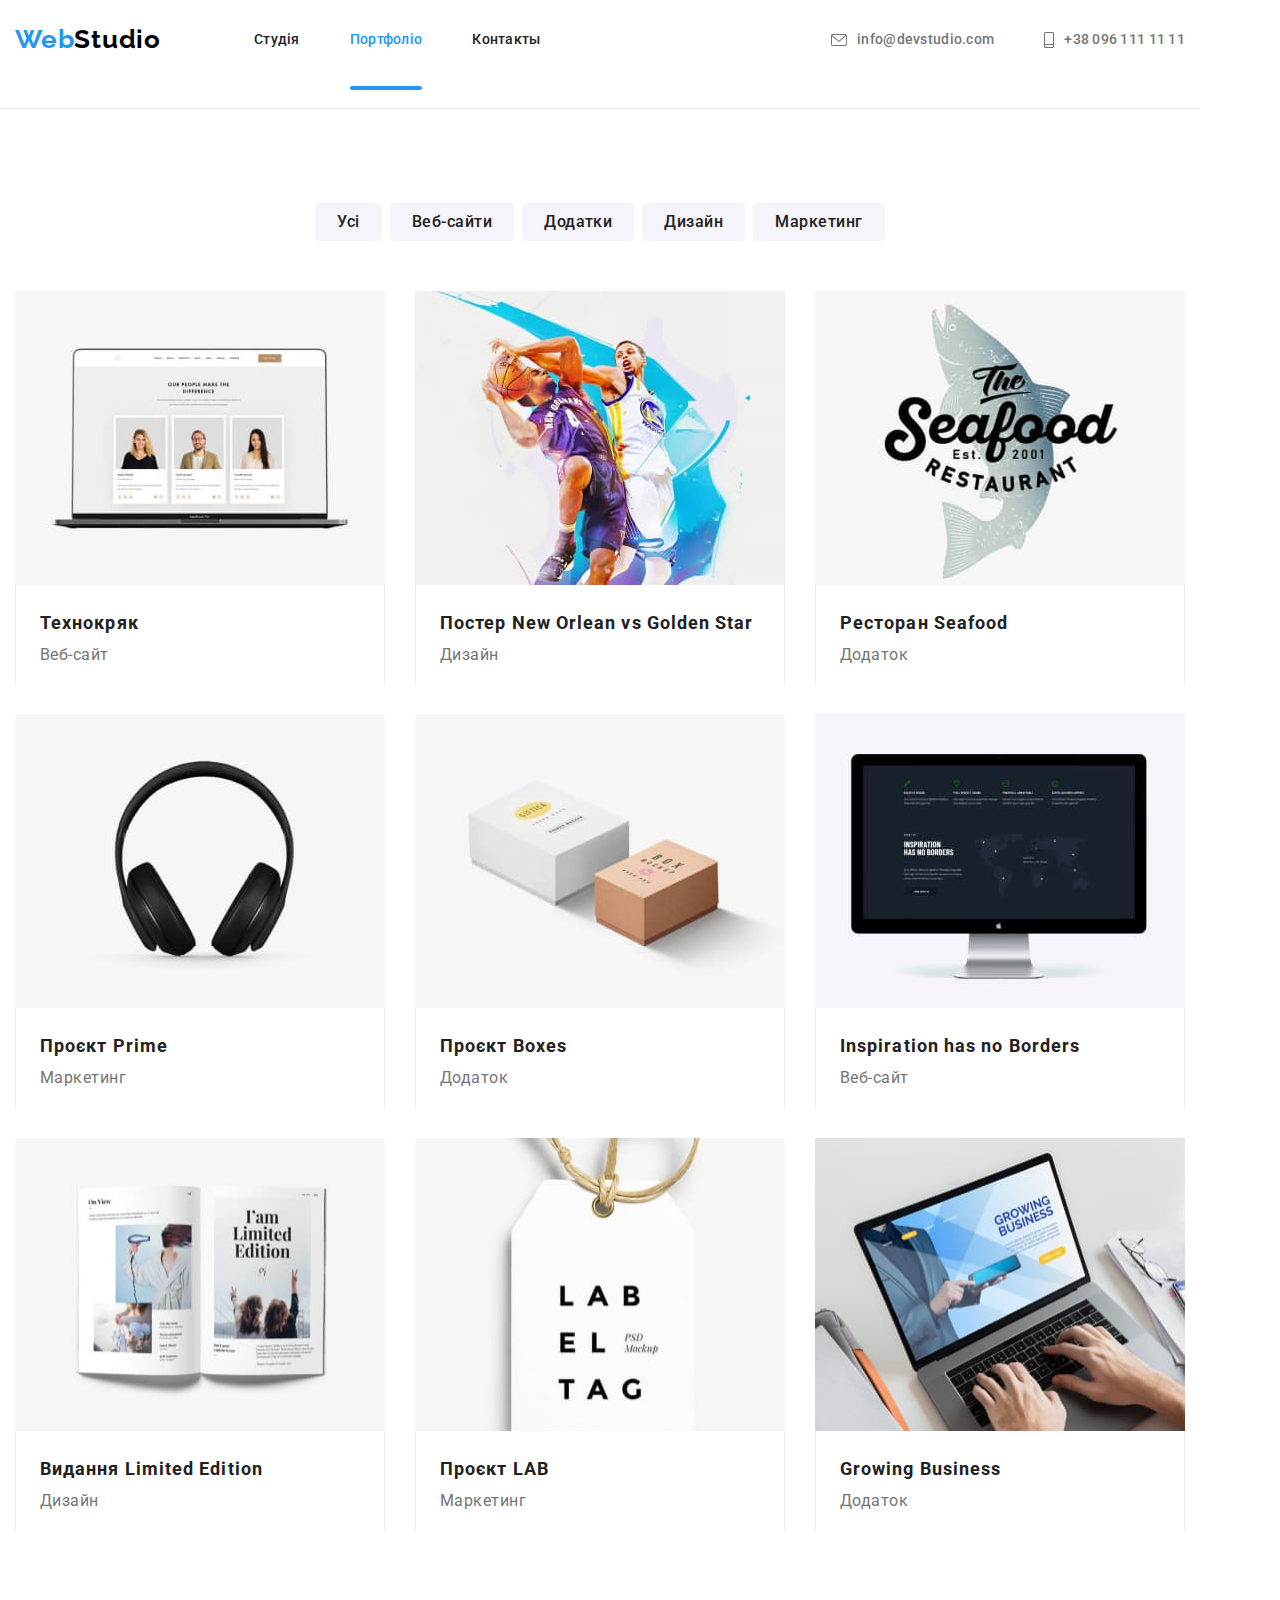
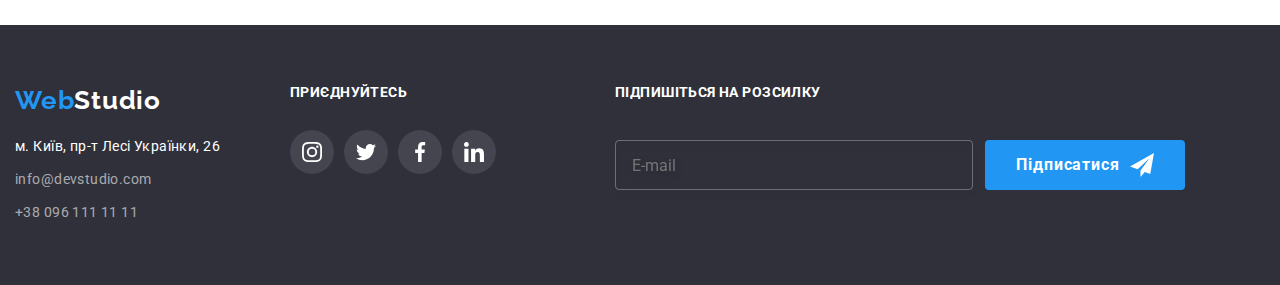
==== commit 60d09564: "HW 8" ====
--- a/portfolio.html
+++ b/portfolio.html
@@ -165,21 +165,21 @@
                         ./images/project1.jpg    1x,
                         ./images/project1@2x.jpg 2x
                       "
-                      media="(min-wiedh:1200px)"
+                      media="(min-width:1200px)"
                     />
                     <source
                       srcset="
                         ./images/project1-tab.jpg    1x,
                         ./images/project1-tab@2x.jpg 2x
                       "
-                      media="(min-wiedh:768px)"
+                      media="(min-width:768px)"
                     />
                     <source
                       srcset="
                         ./images/project1-mob.jpg    1x,
                         ./images/project1-mob@2x.jpg 2x
                       "
-                      media="(min-wiedh:480px)"
+                      media="(min-width:480px)"
                     />
                     <img
                       src="./images/project1.jpg"
@@ -212,21 +212,21 @@
                         ./images/project2.jpg    1x,
                         ./images/project2@2x.jpg 2x
                       "
-                      media="(min-wiedh:1200px)"
+                      media="(min-width:1200px)"
                     />
                     <source
                       srcset="
                         ./images/project2-tab.jpg    1x,
                         ./images/project2-tab@2x.jpg 2x
                       "
-                      media="(min-wiedh:768px)"
+                      media="(min-width:768px)"
                     />
                     <source
                       srcset="
                         ./images/project2-mob.jpg    1x,
                         ./images/project2-mob@2x.jpg 2x
                       "
-                      media="(min-wiedh:480px)"
+                      media="(min-width:480px)"
                     />
                     <img
                       srcset="./images/project2.jpg"
@@ -282,21 +282,21 @@
                         ./images/project4.jpg    1x,
                         ./images/project4@2x.jpg 2x
                       "
-                      media="(min-wiedh:1200px)"
+                      media="(min-width:1200px)"
                     />
                     <source
                       srcset="
                         ./images/project4-tab.jpg    1x,
                         ./images/project4-tab@2x.jpg 2x
                       "
-                      media="(min-wiedh:768px)"
+                      media="(min-width:768px)"
                     />
                     <source
                       srcset="
                         ./images/project4-mob.jpg    1x,
                         ./images/project4-mob@2x.jpg 2x
                       "
-                      media="(min-wiedh:480px)"
+                      media="(min-width:480px)"
                     />
                     <img
                       src="./images/project4.jpg"
@@ -327,21 +327,21 @@
                         ./images/project5.jpg    1x,
                         ./images/project5@2x.jpg 2x
                       "
-                      media="(min-wiedh:1200px)"
+                      media="(min-width:1200px)"
                     />
                     <source
                       srcset="
                         ./images/project5-tab.jpg    1x,
                         ./images/project5-tab@2x.jpg 2x
                       "
-                      media="(min-wiedh:768px)"
+                      media="(min-width:768px)"
                     />
                     <source
                       srcset="
                         ./images/project5-mob.jpg    1x,
                         ./images/project5-mob@2x.jpg 2x
                       "
-                      media="(min-wiedh:480px)"
+                      media="(min-width:480px)"
                     />
                     <img
                       src="./images/project5.jpg"
@@ -373,21 +373,21 @@
                         ./images/project6.jpg    1x,
                         ./images/project6@2x.jpg 2x
                       "
-                      media="(min-wiedh:1200px)"
+                      media="(min-width:1200px)"
                     />
                     <source
                       srcset="
                         ./images/project6-tab.jpg    1x,
                         ./images/project6-tab@2x.jpg 2x
                       "
-                      media="(min-wiedh:768px)"
+                      media="(min-width:768px)"
                     />
                     <source
                       srcset="
                         ./images/project6-mob.jpg    1x,
                         ./images/project6-mob@2x.jpg 2x
                       "
-                      media="(min-wiedh:480px)"
+                      media="(min-width:480px)"
                     />
                     <img
                       src="./images/project6.jpg"
@@ -419,21 +419,21 @@
                         ./images/project7.jpg    1x,
                         ./images/project7@2x.jpg 2x
                       "
-                      media="(min-wiedh:1200px)"
+                      media="(min-width:1200px)"
                     />
                     <source
                       srcset="
                         ./images/project7-tab.jpg    1x,
                         ./images/project7-tab@2x.jpg 2x
                       "
-                      media="(min-wiedh:768px)"
+                      media="(min-width:768px)"
                     />
                     <source
                       srcset="
                         ./images/project7-mob.jpg    1x,
                         ./images/project7-mob@2x.jpg 2x
                       "
-                      media="(min-wiedh:480px)"
+                      media="(min-width:480px)"
                     />
                     <img
                       src="./images/project7.jpg"
@@ -463,21 +463,21 @@
                         ./images/project8.jpg    1x,
                         ./images/project8@2x.jpg 2x
                       "
-                      media="(min-wiedh:1200px)"
+                      media="(min-width:1200px)"
                     />
                     <source
                       srcset="
                         ./images/project8-tab.jpg    1x,
                         ./images/project8-tab@2x.jpg 2x
                       "
-                      media="(min-wiedh:768px)"
+                      media="(min-width:768px)"
                     />
                     <source
                       srcset="
                         ./images/project8-mob.jpg    1x,
                         ./images/project8-mob@2x.jpg 2x
                       "
-                      media="(min-wiedh:480px)"
+                      media="(min-width:480px)"
                     />
                     <img
                       src="./images/project8.jpg"
@@ -508,21 +508,21 @@
                         ./images/project9.jpg    1x,
                         ./images/project9@2x.jpg 2x
                       "
-                      media="(min-wiedh:1200px)"
+                      media="(min-width:1200px)"
                     />
                     <source
                       srcset="
                         ./images/project9-tab.jpg    1x,
                         ./images/project9-tab@2x.jpg 2x
                       "
-                      media="(min-wiedh:768px)"
+                      media="(min-width:768px)"
                     />
                     <source
                       srcset="
                         ./images/project9-mob.jpg    1x,
                         ./images/project9-mob@2x.jpg 2x
                       "
-                      media="(min-wiedh:480px)"
+                      media="(min-width:480px)"
                     />
                     <img
                       src="./images/project9.jpg"
--- a/CSS/main.min.css
+++ b/CSS/main.min.css
@@ -1 +1 @@
-:root{--color-web-blue: #2196f3;--color-text-main: #212121;--color-text-secondary: #757575;--color-fone: #f5f5f5;--transition-timing-cub: 250ms cubic-bezier(0.4, 0, 0.2, 1)}.visually-hidden{position:absolute;width:1px;height:1px;margin:-1px;padding:0;overflow:hidden;border:0;clip:rect(0 0 0 0)}.logo{padding-top:24px;padding-bottom:25px;margin-right:93px;font-family:"Raleway";font-style:normal;font-weight:700;letter-spacing:.03em;color:#000;transition-property:color;transition-duration:250ms;transition-timing-function:cubic-bezier(0.4, 0, 0.2, 1)}@media screen and (max-width: 1199px){.logo{font-size:24px;font-weight:700;line-height:1.17;letter-spacing:.03em;text-align:left;font-size:24px;font-weight:400;line-height:33px;letter-spacing:.03em;text-align:left}}@media screen and (min-width: 1200px){.logo{font-size:26px;line-height:1.19}}.logo:hover,.logo:focus{color:var(--color-web-blue)}.logo__web{font-family:"Raleway";font-style:normal;font-weight:700;font-size:26px;line-height:1.19;letter-spacing:.03em;color:#2196f3}@media screen and (min-width: 280px){.logo{margin-left:0}}.container{padding-left:15px;padding-right:15px;width:100%}@media screen and (min-width: 480px){.container{display:flex;flex-direction:column;width:450px;margin-left:auto;margin-right:auto}}@media screen and (min-width: 768px){.container{width:768px}}@media screen and (min-width: 1200px){.container{width:1200px}}.btn:hover,.btn:focus{box-shadow:0px 4px 4px 0px rgba(0,0,0,.25);background-color:var(--color-web-blue);color:#fff}.btn{font-family:Roboto;font-weight:500;font-size:16px;line-height:1.63;text-align:center;letter-spacing:.03em;border-radius:4px;padding-left:22px;padding-right:22px;padding-top:6px;padding-bottom:6px;border:0px;background-color:#f5f4fa;color:#212121;cursor:pointer;transition:color var(--transition-timing-cub),background-color var(--transition-timing-cub),box-shadow var(--transition-timing-cub)}button{cursor:pointer}.link{font-weight:500;font-size:14px;line-height:1.14;letter-spacing:.02em;display:inline-block;color:var(--color-text-main);padding-top:32px;padding-bottom:32px}.link:hover,.link:focus{color:var(--color-web-blue)}.current{color:var(--color-web-blue)}h1,h2,h3,h4,p{margin-top:0;margin-bottom:0}ol,ul{margin-top:0;margin-bottom:0;padding-left:0}body{font-family:roboto,sans-serif}ul{list-style:none}a{text-decoration:none}img{display:block;max-width:100%;height:auto}.mobile-menu__container{display:flex;flex-direction:column;height:100vh;position:relative;padding-top:0px}.mobile-menu{position:fixed;top:0px;left:0px;width:100%;height:100%;z-index:100;background-color:#fff;opacity:0;visibility:hidden;pointer-events:none}.mobile-menu.is-open{opacity:1;visibility:visible;pointer-events:auto}.close-menu-btn-icon{width:40px;height:40px;fill:#212121;transition:fill 250ms var(--transition-timing-cub)}.close-menu-btn-icon:hover{fill:var(--color-web-blue)}.close-menu-btn-icon{transition-duration:250ms;transition-timing-function:cubic-bezier(0.4, 0, 0.2, 1)}.close-menu-btn{position:absolute;top:10px;right:15px;padding:0px;background-color:rgba(0,0,0,0);border:none;line-height:0px}@media screen and (min-width: 768px){.mobile-menu{display:none}}.mobile-menu__contact-list{padding-bottom:32px}.mobile-menu__contact-list,.link{color:var(--color-text-main);transition-property:color;transition-duration:250ms;transition-timing-function:cubic-bezier(0.4, 0, 0.2, 1)}.mobile-menu__contact{margin-top:auto}.mobile-menu__contact-item{color:var(--color-text-secondary);fill:currentColor;font-size:24px;font-weight:500;font-size:14px;line-height:1.14;letter-spacing:.02em;transition:color var(--transition-timing-cub)}.mobile-menu__contact-item:hover,.mobile-menu__contact-item:focus{color:var(--color-web-blue)}.mobile-menu__contact-item-tel{margin-bottom:32px;color:var(--color-web-blue);font-size:34px;font-weight:500;line-height:1.18;letter-spacing:.02em;text-align:left}@media screen and (max-width: 767px){.icon-envelope{display:none}.icon-envelope .mobile-menu__pagination{display:flex}}@media screen and (min-width: 768px){.mobile-menu__contact-item{font-size:24px;font-weight:500;line-height:1.17;letter-spacing:.02em}.mobile-menu__contact-item:hover,.mobile-menu__contact-item:focus{color:var(--color-web-blue)}}.mobile-menu__social-network-item{color:var(--color-web-blue);font-size:18px;font-weight:500;line-height:1.22;letter-spacing:.02em}.mobile-menu__social-network-contact{display:flex;justify-content:space-between;padding-bottom:48px}.mobile-menu__social-network-contact :not(:last-child){border-right:1px solid rgba(33,33,33,.2);padding-right:10px}.mobile-menu__social-network-contact :not(:first-child){border-left:10px}.page-header__nav{display:flex;flex-direction:row;justify-content:space-between}@media screen and (max-width: 767px){.contact{display:none}}@media screen and (min-width: 768px){.contact{display:flex;align-items:center;align-items:flex-start;flex-direction:column;justify-content:center}}@media screen and (min-width: 1200px){.contact{display:flex;margin-left:auto;flex-direction:row;align-items:center}.contact :not(:last-child){margin-right:50px}}.pagination__list{position:relative}.pagination :not(:last-child){margin-right:50px}@media screen and (max-width: 767px){.pagination{display:none}}@media screen and (min-width: 768px){.pagination{display:flex}}.open-mobile-menu-btn{line-height:0px;border:none;background-color:rgba(0,0,0,0);padding:0px}.open-mobile-menu-btn-icon{width:40px;height:40px;transition-duration:250ms;transition-timing-function:cubic-bezier(0.4, 0, 0.2, 1)}.open-mobile-menu-btn-icon:hover{fill:currentColor}@media screen and (min-width: 768px){.open-mobile-menu-btn-icon{display:none}}.current.pagination__item{color:var(--color-web-blue)}.current.pagination__item::after{position:absolute;content:"";display:block;bottom:0;width:100%;height:4px;background-color:var(--color-web-blue);border-radius:2px}.current.mobile-menu__pagination-item{color:var(--color-web-blue)}.mobile-menu__pagination-item{color:var(--color-text-secondary);fill:currentColor;font-family:Roboto;font-size:40px;font-weight:500;line-height:1.18;letter-spacing:.02em;text-align:left;transition:color var(--transition-timing-cub)}.mobile-menu__pagination-item:hover,.mobile-menu__pagination-item:focus{color:var(--color-web-blue)}.pagination__item{display:flex;align-items:center;padding-top:32px;padding-bottom:32px;gap:10px;justify-content:flex-end;color:var(--color-text-secondary);fill:currentColor;font-weight:500;font-size:14px;line-height:1.14;letter-spacing:.02em;transition:color var(--transition-timing-cub)}.pagination__item:hover,.pagination__item:focus{color:var(--color-web-blue)}.contact__item{color:var(--color-text-secondary);fill:currentColor;font-weight:500;font-size:14px;line-height:1.14;letter-spacing:.02em;transition:color var(--transition-timing-cub)}.contact__item:hover,.contact__item:focus{color:var(--color-web-blue)}@media screen and (min-width: 768px){.contact__item{display:flex;gap:8px;align-items:center;margin-bottom:10px}}@media screen and (min-width: 1200px){.contact__item{display:flex;align-items:center;padding-top:32px;padding-bottom:32px;gap:10px;justify-content:flex-end}}.container.page-header{border-bottom:1px solid #ececec}@media screen and (max-width: 767px){.container.page-header{margin-bottom:0px;display:flex;flex-direction:row;justify-content:space-between}}.contact__list,.link{color:#212121;transition-property:color;transition-duration:250ms;transition-timing-function:cubic-bezier(0.4, 0, 0.2, 1)}@media screen and (min-width: 768px){.contact__list{display:block}}@media screen and (min-width: 768px)and (max-width: 1199px){.page-header .tab{flex-direction:row}}.hero{margin-left:auto;margin-right:auto;background-color:#2f303a;background-size:cover;background-position:center;background-repeat:no-repeat;margin-left:auto;margin-right:auto;text-align:center;background-image:linear-gradient(rgba(47, 48, 58, 0.4), rgba(47, 48, 58, 0.4)),url(../images/hero-mob.jpg)}@media screen and (min-device-pixel-ratio: 2)and (max-width: 767px),screen and (min-resolution: 192dpi)and (max-width: 767px),screen and (min-resolution: 2dppx)and (max-width: 767px){.hero{background-image:url(../images/hero-mob@2x.jpg)}}@media screen and (min-width: 768px){.hero{background-image:url(../images/hero-tab.jpg)}}@media screen and (min-device-pixel-ratio: 2)and (min-width: 768px),screen and (min-resolution: 192dpi)and (min-width: 768px),screen and (min-resolution: 2dppx)and (min-width: 768px){.hero{background-image:url(../images/hero-tab@2x.jpg)}}@media screen and (min-width: 1200px){.hero{background-image:url(../images/hero.jpg)}}@media screen and (min-device-pixel-ratio: 2)and (min-width: 1200px),screen and (min-resolution: 192dpi)and (min-width: 1200px),screen and (min-resolution: 2dppx)and (min-width: 1200px){.hero{background-image:url(../images/hero@2x.jpg)}}@media screen and (max-width: 767px){.hero__container{width:360;height:164px}}@media screen and (max-width: 767px)and (min-width: 1200px){.hero__container{padding-top:200px;padding-bottom:200px}}@media screen and (max-width: 767px){.hero{max-width:767px;padding-top:60px;padding-bottom:60px}}@media screen and (min-width: 768px){.hero{width:100%;padding-top:118px;padding-bottom:118px}}@media screen and (min-width: 768px)and (min-width: 1200px){.hero{width:100%;padding-top:200px;padding-bottom:200px}}.hero__title{text-align:center;text-transform:uppercase;margin-left:auto;margin-right:auto;margin-bottom:30px;font-size:16px;height:1.88;color:#fff}@media screen and (max-width: 1599px){.hero__title{font-size:26px;font-weight:900;line-height:1.61;width:360px;height:84px}}@media screen and (min-width: 1200px){.hero__title{font-size:44px;font-weight:900;font-size:44px;line-height:1.37;width:696px;height:120px}}.hero__button{font-size:16px;font-weight:700;line-height:1.88;cursor:pointer;border-radius:4px;align-items:flex-start;display:block;margin-left:auto;margin-right:auto;background-color:var(--color-web-blue);color:#fff;text-align:center;padding:10px 32px;border:0;letter-spacing:.06em;transition-property:color;transition-duration:250ms;transition-timing-function:cubic-bezier(0.4, 0, 0.2, 1)}.modal{width:100% px;height:536px;padding:40px;position:absolute;top:50%;left:50%;margin-left:15px;margin-right:15px;background-color:#fff;transform:translate(-50%, -50%) scale(1);transition:transform 250ms var(--transition-timing-cub)}@media screen and (min-width: 480px){.modal{width:450px;height:609px}}@media screen and (min-width: 1200px){.modal{width:527px;height:581px;padding:40px}}.footer-form__icon{margin-left:10px;width:24px;height:24px}.modal__checkbox{display:flex;align-items:center;justify-content:center;position:relative}.modal-check-imput-new{padding-right:7px;height:15px;width:16px;border-radius:0px;fill:#212121}textarea{height:120px;width:100%;padding-top:12px;padding-bottom:12px;padding-left:16px;padding-right:16px;border-radius:4px;resize:none;cursor:pointer;border:1px solid rgba(33,33,33,.2);transition:border-color var(--transition-timing-cub)}textarea:focus{border-color:var(--color-web-blue);outline:none}.modal__imput{border:box;display:block;border:1px solid rgba(33,33,33,.2);width:100%;height:40px;border-radius:4px;border:1px solid rgba(33,33,33,.2);padding-left:42px;transition:border-color var(--transition-timing-cub)}.modal__imput:focus{fill:var(--color-web-blue);outline:none;border-color:var(--color-web-blue)}.modal__icon{position:absolute;top:50%;left:12px;transform:translateY(-50%);fill:var(--color-text-main);transition:fill var(--transition-timing-cub)}.modal__imput:focus+.modal__icon{fill:var(--color-web-blue)}.contract{font-size:14px;line-height:1.71;color:var(--color-web-blue);text-decoration:underline}@media screen and (min-width: 480px){.contract-term{color:var(--color-text-main);font-family:Roboto;font-size:12px;font-weight:400;line-height:14px;letter-spacing:.03em;text-align:left}}@media screen and (min-width: 1200px){.contract-term{font-family:Roboto;font-size:14px;font-weight:400;line-height:2;letter-spacing:.03em;text-align:left}}.chek-box{width:16px;height:15px;margin-right:7px;border:2px solid var(--color-text-main);fill:rgba(0,0,0,0);display:flex;align-items:center;justify-content:center;cursor:pointer;border-radius:3px;transition:border var(--transition-timing-cub),fill var(--transition-timing-cub)}.modal-check-imput:checked+.chek-box{fill:var(--color-web-blue);border:none}.modal__close-btn{height:30px;width:30px;border-radius:50%;position:absolute;top:8px;right:8px;border:rgba(0,0,0,.1);transition:fill 250ms var(--transition-timing-cub)}.modal__close-btn:hover{fill:var(--color-web-blue)}.modal__form{display:flex;flex-direction:column;align-content:center}.modal__title{margin-bottom:12px;color:#212121;font-family:Roboto;font-size:20px;font-weight:700;line-height:1.15;letter-spacing:.03em;text-align:center}input{cursor:pointer}.modal__label{display:flex;flex-direction:column;font-size:12px;font-weight:400;line-height:14px;letter-spacing:.01em;text-align:left;color:#757575;margin-bottom:4px}.modal__btn-icon{display:flex;border-radius:50%;padding:0px;border:rgba(0,0,0,.1)}.icon-send{padding-left:10px;padding-right:10px;display:block;padding:0px;fill:#fff;border:none}.send{margin-left:auto;margin-right:auto;margin-top:30px;margin-bottom:40px;width:200px;height:50px;background-color:var(--color-web-blue);color:#fff;box-shadow:0px 4px 4px rgba(0,0,0,.15);border-radius:4px;border:var(--color-web-blue)}.imput-textarea{margin-bottom:20px}.modal__name{padding:0px;margin-bottom:10px;position:relative}.backdrop{position:fixed;top:0px;left:0px;background-color:rgba(0,0,0,.2);width:100%;height:100%;z-index:100500;transition:opacity var(--transition-timing-cub),visibility var(--transition-timing-cub)}.backdrop.is-hidden{visibility:hidden;opacity:0;pointer-events:none}.backdrop.is-hidden.modal{transform:translate(-50%, -50%) scale(0)}@media screen and (min-width: 480px){.our-features{padding-top:60px;padding-bottom:60px}}@media screen and (min-width: 768px){.our-features{padding-bottom:60px}}@media screen and (min-width: 1200px){.our-features{padding-top:94px;padding-bottom:94px}}.our-features__img{display:flex;background-color:#f5f4fa;height:120px;align-items:center;justify-content:center;margin-bottom:30px}@media screen and (min-width: 768px){.our-features__list{display:flex;flex-wrap:wrap;justify-content:space-evenly;gap:30px}}@media screen and (min-width: 1200px){.our-features__list{display:flex;flex-wrap:nowrap;margin:0}}.our-features__item{width:354px}@media screen and (max-width: 767px){.our-features__item{width:100%}}@media screen and (min-width: 768px)and (max-width: 1199){.our-features__item{margin:15px;width:calc((100% - 60px)/2)}}.our-features__subject{margin-bottom:10px;font-weight:700;font-size:14px;line-height:1.14;letter-spacing:.03em}@media screen and (max-width: 767px){.our-features__subject{display:flex;justify-content:center}}.our-features__text{display:flex;color:var(--color-text-secondary);font-weight:400;font-size:14px;line-height:1.71;letter-spacing:.03em}.business-profiles{padding-bottom:94px}@media screen and (max-width: 1199px){.business-profiles{display:none}}@media screen and (max-width: 1199px){.regular-customers{padding-top:60px;padding-bottom:60px}}@media screen and (min-width: 1200px){.regular-customers{padding-top:94px;padding-bottom:94px}}.team{background-color:#f5f4fa;padding-top:94px;padding-bottom:94px}.team__name{padding-top:30px;margin-bottom:10px;font-weight:500;font-size:16px;line-height:1.19;text-align:center;letter-spacing:.03em}.team__profession{margin-bottom:16px;color:var(--color-text-secondary);font-weight:400;font-size:16px;line-height:1.19;text-align:center;letter-spacing:.03em}.list-networks__icon{fill:currentColor}.list-networks__icon:hover{fill:currentColor}@media screen and (min-width: 1200px){.business-profiles__list{display:flex;gap:30px}}.business-profiles__item{position:relative}@media screen and (min-width: 1200px){.business-profiles__item{display:flex;align-content:center;justify-content:center}}.business-profiles__title{padding-bottom:0px;font-weight:700;font-size:36px;line-height:1.17;text-align:center;letter-spacing:.03em;margin-bottom:50px}.team__title{padding-bottom:0px;font-weight:700;font-size:36px;line-height:1.17;text-align:center;letter-spacing:.03em;margin-bottom:50px}.business-profiles__text{background-color:rgba(47,48,58,.8);display:flex;justify-content:center;align-items:center;height:70px;width:100%;color:#fff;position:absolute;bottom:0}@media screen and (min-width: 768px){.team__list{display:flex;flex-wrap:wrap;margin:-15px}}@media screen and (min-width: 1200px){.team__list{display:flex;gap:30px;flex-wrap:nowrap;gap:30px}}.team__item{box-shadow:0px 1px 3px rgba(0,0,0,.12),0px 1px 1px rgba(0,0,0,.14),0px 2px 1px rgba(0,0,0,.2);border-top-left-radius:4%;border-radius:0px 0px 4px 4px;background-color:#fff;margin-bottom:30px}@media screen and (max-width: 767px){.team__item:last-child{margin-bottom:0px}}@media screen and (min-width: 768px){.team__item{margin:15px;width:calc((100% - 60px)/2)}}.icon-networks{width:20px;height:20px}.list-networks__link{align-items:center;justify-content:center;display:flex;color:#afb1b8;column-gap:10px;background-color:rgba(255,255,255,.1);transition-property:background-color,color;transition-duration:250ms;transition-timing-function:cubic-bezier(0.4, 0, 0.2, 1)}.list-networks__link:hover{background-color:var(--color-web-blue);color:#fff}@media screen and (max-width: 767px){.client{padding-bottom:30px;margin:0;height:92px}}@media screen and (min-width: 768px){.client{margin:15px;width:calc((100% - 90px)/3)}}@media screen and (min-width: 768px)and (min-width: 1200px){.client{width:170px;height:92px;margin:0}}.regular-customers__title{padding-bottom:50px;text-align:center;padding-bottom:0px;font-weight:700;font-size:36px;line-height:1.17;text-align:center;letter-spacing:.03em;margin-bottom:50px}@media screen and (min-width: 768px){.client-list{display:inline-block;text-align:center}.client__icon{width:100%}}@media screen and (min-width: 1200px){.client-list{box-sizing:border-box;display:flex;justify-content:center;gap:30px}}.client-list{box-sizing:border-box;display:flex;flex-wrap:wrap}@media screen and (max-width: 767px){.client-list{gap:30px}}@media screen and (min-width: 1200px){.client-list{flex-wrap:nowrap;margin:0}}.client__list{color:#afb1b8;display:flex;justify-content:center;align-items:center;width:100%;height:100%;border:1px solid #afb1b8;border-radius:4%;transition-property:color,border-color;transition-duration:250ms;transition-timing-function:cubic-bezier(0.4, 0, 0.2, 1)}.client__list:hover,.client__list:focus{color:var(--color-web-blue);border-color:var(--color-web-blue)}@media screen and (max-width: 767px){.client__list{flex-wrap:wrap}}@media screen and (min-width: 1200px){.client__list{box-sizing:border-box;display:flex;gap:30px;justify-content:center}}.client__icon{fill:currentColor;width:106px;height:60px}.client__icon:hover,.client__icon:focus{fill:#2196f3}.menu-portfolio-btn{margin-bottom:50px;display:flex;justify-content:center;gap:8px;color:var(--color-text-main);transform:color var(--transition-timing-cub)}.menu-portfolio-btn:hover,.menu-portfolio-btn:focus{color:var(--color-web-blue)}@media screen and (max-width: 767px){.menu-portfolio-btn{flex-direction:row;flex-wrap:wrap;justify-content:start}}.portfolio{padding-top:94px;padding-bottom:94px}.container-home{padding-top:94px;padding-bottom:94px}.portf-h-invis{position:absolute;width:1px;height:1px;margin:-1px;border:0;padding:0;white-space:nowrap;clip-path:inset(100%);clip:rect(0 0 0 0);overflow:hidden}.portf-h-invis{text-align:center}.projects-h{margin-bottom:4px;color:var(--color-text-main);font-weight:700;font-size:18px;line-height:2;letter-spacing:.06em}.projects-p{color:var(--color-text-secondary);font-weight:400;font-size:16px;line-height:1.19;letter-spacing:.03em}.projects{display:flex;flex-wrap:wrap;gap:30px}@media screen and (max-width: 767px){.projects{flex-wrap:wrap;justify-content:center;border:1px solid #eee}}@media screen and (min-width: 768px){.projects{margin:-15px;justify-content:center}.projects :last-child{margin-right:auto}}@media screen and (min-width: 1200px){.projects{margin:0}}.projects__list{width:100%;transition-property:color;transition-duration:250ms;transition-timing-function:cubic-bezier(0.4, 0, 0.2, 1)}.projects__list:hover,.projects__list:focus{box-shadow:0px 4px 4px 0px rgba(0,0,0,.25)}@media screen and (min-width: 768px){.projects__list{width:calc((100% - 60px)/2)}}@media screen and (min-width: 1200px){.projects__list{width:calc((100% - 60px)/3)}}.projects__item{display:block;box-sizing:border-box;background:#fff;transition:box-shadow var(--transition-timing-cub)}.projects__item:hover,.projects__item:focus{box-shadow:cubic-bezier(0.4, 0, 0.2, 1),rgba(0,0,0,.25)}.projects__card{position:relative;overflow:hidden}.overlay{position:absolute;font-family:Roboto;font-size:18px;font-weight:400;line-height:1.56;letter-spacing:.03em;text-align:left;width:100%;height:100%;padding-top:63px;padding-bottom:63px;padding-left:24px;padding-right:24px;top:0;left:0;color:#fff;background-color:rgba(33,150,243,.9);overflow-y:auto;transform:translateY(101%);transition:transform 250ms cubic-bezier(0.4, 0, 0.2, 1)}.projects__item:hover .overlay,.projects__item:focus .overlay{transform:translateY(0%)}.person{padding:20px 24px;border-left:1px solid #ececec;border-right:1px solid #ececec}.footer{background-color:#2f303a;padding-top:60px;padding-bottom:60px}.address__item{color:rgba(255,255,255,.6)}.address__item:hover,.address__item:focus{color:var(--color-web-blue)}.social-networks__icon{fill:#fff}.social{align-items:baseline;display:inline-block;border:#fff;text-align:center;width:44px;height:44px;border-radius:50%}.social-networks__list{padding-bottom:30px;justify-content:center;display:flex;gap:10px}.list-networks{padding-bottom:30px;justify-content:center;display:flex;gap:10px}.social-networks{margin-left:auto;gap:10px;border-radius:50%}.address__maps{color:#fff;font-style:normal;font-weight:400;font-size:14px;line-height:1.71;letter-spacing:.03em;transition:color var(--transition-timing-cub)}.address__maps:hover{color:var(--color-web-blue)}.address__item{font-style:normal;font-weight:400;font-size:14px;line-height:1.7;letter-spacing:.03em;transition-property:color;transition-duration:250ms;transition-timing-function:cubic-bezier(0.4, 0, 0.2, 1)}.address__list :not(:last-child){margin-bottom:9px}@media screen and (max-width: 767px){.address__list{display:flex;flex-direction:column;align-items:center}}@media screen and (min-width: 768){.address__list{align-items:center}}.logo__studio{color:#fff}.footer-form{margin-left:auto}@media screen and (min-width: 480px){.footer-form{display:flex;flex-direction:column;margin:0}}.footer-form__text{display:flex;justify-content:center;margin-bottom:20px;color:#fff;text-transform:uppercase;font-family:Roboto;font-size:14px;font-weight:700;line-height:1.14;letter-spacing:.03em;text-align:left}@media screen and (max-width: 11999px){.footer-form__text{margin:0;padding-bottom:20px}}@media screen and (max-width: 1199px){.footer-form__wind{display:flex;flex-direction:column;align-items:center}}.footer-form__imput{border-radius:4px;padding-left:16px;padding-top:15px;padding-bottom:15px;margin:0px;width:358px;height:50px;margin-right:12px;border:1px solid rgba(255,255,255,.3);filter:drop-shadow(0px 4px 4px rgba(0, 0, 0, 0.15));background:rgba(0,0,0,0);color:rgba(255,255,255,.6)}@media screen and (max-width: 1199px){.footer-form__imput{margin-right:auto;margin-left:auto;margin-bottom:20px}}.footer-form__btn{display:flex;align-items:center;justify-content:center;cursor:pointer;width:200px;height:50px;border-radius:4px;border:none;font-family:Roboto;font-size:16px;font-weight:700;line-height:30px;letter-spacing:.06em;text-align:center;color:#fff;background-color:var(--color-web-blue)}.footer-form__subscription{font-family:Roboto;font-size:16px;font-weight:700;line-height:1.88;letter-spacing:.06em;text-align:center}.social-networks__text{text-transform:uppercase;letter-spacing:.03em;font-weight:700;margin-bottom:20px;font-size:14px;line-height:1.14;color:#fff}@media screen and (max-width: 767px){.footer__logo{padding:0;display:inline-block;margin-left:auto;margin-right:auto;margin-bottom:20px}.footer__container-address{display:flex;flex-direction:column}.address{display:flex;justify-content:center;padding-bottom:60px}.social-networks__text{display:block;text-align:center;padding-bottom:20px}.footer-form__imput{padding-bottom:20px}}@media screen and (min-width: 1200px){.address{display:flex}.footer__logo{padding:0;display:inline-block;margin-bottom:20px;margin-right:0px}.footer{background-color:#2f303a;padding-top:60px;padding-bottom:60px}.address__item{color:rgba(255,255,255,.6)}.address__item:hover,.address__item:focus{color:var(--color-web-blue)}.social-networks__icon{fill:#fff}.social{align-items:baseline;display:inline-block;border:#fff;text-align:center;width:44px;height:44px;border-radius:50%}.social-networks__list{padding-bottom:30px;justify-content:center;display:flex;gap:10px}.list-networks{padding-bottom:30px;justify-content:center;display:flex;gap:10px}.social-networks{text-align:center;display:flex;width:44px;height:44px;gap:10px;border-radius:50%}.address__maps{color:#fff;font-style:normal;font-weight:400;font-size:14px;line-height:1.71;letter-spacing:.03em;transition:color var(--transition-timing-cub)}.address__maps:hover{color:var(--color-web-blue)}.address__item{font-style:normal;font-weight:400;font-size:14px;line-height:1.7;letter-spacing:.03em;transition-property:color;transition-duration:250ms;transition-timing-function:cubic-bezier(0.4, 0, 0.2, 1)}.address__list :not(:last-child){margin-bottom:9px}.logo__studio{color:#fff}.footer-form{margin-left:auto}.footer-form__text{display:block;margin-bottom:20px;color:#fff;text-transform:uppercase;font-family:Roboto;font-size:14px;font-weight:700;line-height:1.14;letter-spacing:.03em;text-align:left}.footer-form__wind{display:flex}.footer-form__imput{border-radius:4px;padding-left:16px;padding-top:15px;padding-bottom:15px;margin:0px;width:358px;height:50px;margin-right:12px;border:1px solid rgba(255,255,255,.3);filter:drop-shadow(0px 4px 4px rgba(0, 0, 0, 0.15));background:rgba(0,0,0,0);color:rgba(255,255,255,.6)}.footer-form__btn{display:flex;align-items:center;justify-content:center;cursor:pointer;width:200px;height:50px;border-radius:4px;border:none;font-family:Roboto;font-size:16px;font-weight:700;line-height:30px;letter-spacing:.06em;text-align:center;color:#fff;background-color:var(--color-web-blue)}.footer-form__subscription{font-family:Roboto;font-size:16px;font-weight:700;line-height:1.88;letter-spacing:.06em;text-align:center}.footer__logo{padding:0;display:inline-block;margin-bottom:20px;margin-right:0px}.address{display:flex}.social-networks{border:0px;width:206px;height:80px;display:flex;flex-direction:column;margin-left:70px}.social-networks__link{height:44px;width:44px;align-items:center;justify-content:center;display:flex;color:#757575;column-gap:10px;background-color:rgba(255,255,255,.1);border-radius:50%;transition-property:background-color;transition-duration:250ms;transition-timing-function:cubic-bezier(0.4, 0, 0.2, 1)}.social-networks__link:hover{background-color:var(--color-web-blue)}.social-link{width:44px;height:44px;border-radius:50%}.footer__container{align-items:baseline;display:flex}.social-networks__text{text-transform:uppercase;letter-spacing:.03em;font-weight:700;margin-bottom:20px;margin-right:auto;font-size:14px;line-height:1.14;color:#fff}}.social-networks__link{height:44px;width:44px;align-items:center;justify-content:center;display:flex;color:#757575;column-gap:10px;background-color:rgba(255,255,255,.1);border-radius:50%;transition-property:background-color;transition-duration:250ms;transition-timing-function:cubic-bezier(0.4, 0, 0.2, 1)}.social-networks__link:hover{background-color:var(--color-web-blue)}.social-link{width:44px;height:44px;border-radius:50%}@media screen and (max-width: 767px){.footer__container{display:flex;flex-direction:column}}@media screen and (min-width: 1200px){.social-networks{border:0px;width:206px;height:80px;display:flex;flex-direction:column;margin-left:70px}.footer__container{align-items:baseline;display:flex;flex-direction:row;align-items:flex-start}}@media screen and (min-width: 768px){.footer__container-address{display:flex;flex-direction:column;align-items:flex-start}}@media screen and (min-width: 768px){.footer__container-address-social-networks{display:flex;align-items:center}}@media screen and (min-width: 1200px){.footer__container-address-social-networks{align-items:flex-start}}.social-networks__text{text-transform:uppercase;letter-spacing:.03em;font-weight:700;margin-bottom:20px;margin-right:auto;font-size:14px;line-height:1.14;color:#fff}/*# sourceMappingURL=main.min.css.map */+:root{--color-web-blue: #2196f3;--color-text-main: #212121;--color-text-secondary: #757575;--color-fone: #f5f5f5;--transition-timing-cub: 250ms cubic-bezier(0.4, 0, 0.2, 1)}.visually-hidden{position:absolute;width:1px;height:1px;margin:-1px;padding:0;overflow:hidden;border:0;clip:rect(0 0 0 0)}.logo{padding-top:24px;padding-bottom:25px;margin-right:93px;font-family:"Raleway";font-style:normal;font-weight:700;letter-spacing:.03em;color:#000;transition-property:color;transition-duration:250ms;transition-timing-function:cubic-bezier(0.4, 0, 0.2, 1)}@media screen and (max-width: 1199px){.logo{font-size:24px;font-weight:700;line-height:1.17;letter-spacing:.03em;text-align:left;font-size:24px;font-weight:400;line-height:33px;letter-spacing:.03em;text-align:left}}@media screen and (min-width: 1200px){.logo{font-size:26px;line-height:1.19}}.logo:hover,.logo:focus{color:var(--color-web-blue)}.logo__web{font-family:"Raleway";font-style:normal;font-weight:700;font-size:26px;line-height:1.19;letter-spacing:.03em;color:#2196f3}@media screen and (min-width: 280px){.logo{margin-left:0}}.container{padding-left:15px;padding-right:15px;width:100%}@media screen and (max-width: 767px){.container{display:flex;flex-direction:column;margin-left:auto;margin-right:auto}}@media screen and (min-width: 768px){.container{width:768px}}@media screen and (min-width: 1200px){.container{width:1200px}}.btn:hover,.btn:focus{box-shadow:0px 4px 4px 0px rgba(0,0,0,.25);background-color:var(--color-web-blue);color:#fff}.btn{font-family:Roboto;font-weight:500;font-size:16px;line-height:1.63;text-align:center;letter-spacing:.03em;border-radius:4px;padding-left:22px;padding-right:22px;padding-top:6px;padding-bottom:6px;border:0px;background-color:#f5f4fa;color:#212121;cursor:pointer;transition:color var(--transition-timing-cub),background-color var(--transition-timing-cub),box-shadow var(--transition-timing-cub)}button{cursor:pointer}.link{font-weight:500;font-size:14px;line-height:1.14;letter-spacing:.02em;display:inline-block;color:var(--color-text-main);padding-top:32px;padding-bottom:32px}.link:hover,.link:focus{color:var(--color-web-blue)}.current{color:var(--color-web-blue)}h1,h2,h3,h4,p{margin-top:0;margin-bottom:0}ol,ul{margin-top:0;margin-bottom:0;padding-left:0}body{font-family:roboto,sans-serif}ul{list-style:none}a{text-decoration:none}img{display:block;max-width:100%;height:auto}.mobile-menu__container{display:flex;flex-direction:column;height:100vh;position:relative;padding-top:0px}.mobile-menu{position:fixed;top:0px;left:0px;width:100%;height:100%;z-index:100;background-color:#fff;opacity:0;visibility:hidden;pointer-events:none}.mobile-menu.is-open{opacity:1;visibility:visible;pointer-events:auto}.close-menu-btn-icon{width:40px;height:40px;fill:#212121;transition:fill 250ms var(--transition-timing-cub)}.close-menu-btn-icon:hover{fill:var(--color-web-blue)}.close-menu-btn-icon{transition-duration:250ms;transition-timing-function:cubic-bezier(0.4, 0, 0.2, 1)}.close-menu-btn{position:absolute;top:10px;right:15px;padding:0px;background-color:rgba(0,0,0,0);border:none;line-height:0px}@media screen and (min-width: 768px){.mobile-menu{display:none}}.mobile-menu__contact-list{padding-bottom:32px}.mobile-menu__contact-list,.link{color:var(--color-text-main);transition-property:color;transition-duration:250ms;transition-timing-function:cubic-bezier(0.4, 0, 0.2, 1)}.mobile-menu__contact{margin-top:auto}.mobile-menu__contact-item{color:var(--color-text-secondary);fill:currentColor;font-size:24px;font-weight:500;font-size:14px;line-height:1.14;letter-spacing:.02em;transition:color var(--transition-timing-cub)}.mobile-menu__contact-item:hover,.mobile-menu__contact-item:focus{color:var(--color-web-blue)}.mobile-menu__contact-item-tel{margin-bottom:32px;color:var(--color-web-blue);font-size:34px;font-weight:500;line-height:1.18;letter-spacing:.02em;text-align:left}@media screen and (max-width: 767px){.icon-envelope{display:none}.icon-envelope .mobile-menu__pagination{display:flex}}@media screen and (min-width: 768px){.mobile-menu__contact-item{font-size:24px;font-weight:500;line-height:1.17;letter-spacing:.02em}.mobile-menu__contact-item:hover,.mobile-menu__contact-item:focus{color:var(--color-web-blue)}}.mobile-menu__social-network-item{color:var(--color-web-blue);font-size:18px;font-weight:500;line-height:1.22;letter-spacing:.02em}.mobile-menu__social-network-contact{display:flex;justify-content:space-between;padding-bottom:48px}.mobile-menu__social-network-contact :not(:last-child){border-right:1px solid rgba(33,33,33,.2);padding-right:10px}.mobile-menu__social-network-contact :not(:first-child){border-left:10px}.page-header__nav{display:flex;flex-direction:row;justify-content:space-between}@media screen and (max-width: 767px){.contact{display:none}}@media screen and (min-width: 768px){.contact{display:flex;align-items:center;align-items:flex-start;flex-direction:column;justify-content:center}}@media screen and (min-width: 1200px){.contact{display:flex;margin-left:auto;flex-direction:row;align-items:center}.contact :not(:last-child){margin-right:50px}}.pagination__list{position:relative}.pagination :not(:last-child){margin-right:50px}@media screen and (max-width: 767px){.pagination{display:none}}@media screen and (min-width: 768px){.pagination{display:flex}}.open-mobile-menu-btn{line-height:0px;border:none;background-color:rgba(0,0,0,0);padding:0px}.open-mobile-menu-btn-icon{width:40px;height:40px;transition-duration:250ms;transition-timing-function:cubic-bezier(0.4, 0, 0.2, 1)}.open-mobile-menu-btn-icon:hover{fill:currentColor}@media screen and (min-width: 768px){.open-mobile-menu-btn-icon{display:none}}.current.pagination__item{color:var(--color-web-blue)}.current.pagination__item::after{position:absolute;content:"";display:block;bottom:0;width:100%;height:4px;background-color:var(--color-web-blue);border-radius:2px}.current.mobile-menu__pagination-item{color:var(--color-web-blue)}.mobile-menu__pagination-item{color:var(--color-text-secondary);fill:currentColor;font-family:Roboto;font-size:40px;font-weight:500;line-height:1.18;letter-spacing:.02em;text-align:left;transition:color var(--transition-timing-cub)}.mobile-menu__pagination-item:hover,.mobile-menu__pagination-item:focus{color:var(--color-web-blue)}.pagination__item{display:flex;align-items:center;padding-top:32px;padding-bottom:32px;gap:10px;justify-content:flex-end;color:var(--color-text-secondary);fill:currentColor;font-weight:500;font-size:14px;line-height:1.14;letter-spacing:.02em;transition:color var(--transition-timing-cub)}.pagination__item:hover,.pagination__item:focus{color:var(--color-web-blue)}.contact__item{color:var(--color-text-secondary);fill:currentColor;font-weight:500;font-size:14px;line-height:1.14;letter-spacing:.02em;transition:color var(--transition-timing-cub)}.contact__item:hover,.contact__item:focus{color:var(--color-web-blue)}@media screen and (min-width: 768px){.contact__item{display:flex;gap:8px;align-items:center;margin-bottom:10px}}@media screen and (min-width: 1200px){.contact__item{display:flex;align-items:center;padding-top:32px;padding-bottom:32px;gap:10px;justify-content:flex-end}}.container.page-header{border-bottom:1px solid #ececec}@media screen and (max-width: 767px){.container.page-header{margin-bottom:0px;display:flex;flex-direction:row;justify-content:space-between}}.contact__list,.link{color:#212121;transition-property:color;transition-duration:250ms;transition-timing-function:cubic-bezier(0.4, 0, 0.2, 1)}@media screen and (min-width: 768px){.contact__list{display:block}}@media screen and (min-width: 768px)and (max-width: 1199px){.page-header .tab{flex-direction:row}}.hero{margin-left:auto;margin-right:auto;background-color:#2f303a;background-size:cover;background-position:center;background-repeat:no-repeat;margin-left:auto;margin-right:auto;text-align:center;background-image:linear-gradient(rgba(47, 48, 58, 0.4), rgba(47, 48, 58, 0.4)),url(../images/hero-mob.jpg)}@media screen and (min-device-pixel-ratio: 2)and (max-width: 767px),screen and (min-resolution: 192dpi)and (max-width: 767px),screen and (min-resolution: 2dppx)and (max-width: 767px){.hero{background-image:url(../images/hero-mob@2x.jpg)}}@media screen and (min-width: 768px){.hero{background-image:url(../images/hero-tab.jpg)}}@media screen and (min-device-pixel-ratio: 2)and (min-width: 768px),screen and (min-resolution: 192dpi)and (min-width: 768px),screen and (min-resolution: 2dppx)and (min-width: 768px){.hero{background-image:url(../images/hero-tab@2x.jpg)}}@media screen and (min-width: 1200px){.hero{background-image:url(../images/hero.jpg)}}@media screen and (min-device-pixel-ratio: 2)and (min-width: 1200px),screen and (min-resolution: 192dpi)and (min-width: 1200px),screen and (min-resolution: 2dppx)and (min-width: 1200px){.hero{background-image:url(../images/hero@2x.jpg)}}@media screen and (max-width: 767px){.hero__container{width:360;height:164px}}@media screen and (max-width: 767px)and (min-width: 1200px){.hero__container{padding-top:200px;padding-bottom:200px}}@media screen and (max-width: 767px){.hero{max-width:767px;padding-top:60px;padding-bottom:60px}}@media screen and (min-width: 768px){.hero{width:100%;padding-top:118px;padding-bottom:118px}}@media screen and (min-width: 768px)and (min-width: 1200px){.hero{width:100%;padding-top:200px;padding-bottom:200px}}.hero__title{text-align:center;text-transform:uppercase;margin-left:auto;margin-right:auto;margin-bottom:30px;font-size:16px;height:1.88;color:#fff}@media screen and (max-width: 1599px){.hero__title{font-size:26px;font-weight:900;line-height:1.61;width:360px;height:84px}}@media screen and (min-width: 1200px){.hero__title{font-size:44px;font-weight:900;font-size:44px;line-height:1.37;width:696px;height:120px}}.hero__button{font-size:16px;font-weight:700;line-height:1.88;cursor:pointer;border-radius:4px;align-items:flex-start;display:block;margin-left:auto;margin-right:auto;background-color:var(--color-web-blue);color:#fff;text-align:center;padding:10px 32px;border:0;letter-spacing:.06em;transition-property:color;transition-duration:250ms;transition-timing-function:cubic-bezier(0.4, 0, 0.2, 1)}.modal{width:100% px;height:536px;padding:40px;position:absolute;top:50%;left:50%;margin-left:15px;margin-right:15px;background-color:#fff;transform:translate(-50%, -50%) scale(1);transition:transform 250ms var(--transition-timing-cub)}@media screen and (min-width: 480px){.modal{width:450px;height:609px}}@media screen and (min-width: 1200px){.modal{width:527px;height:581px;padding:40px}}.footer-form__icon{margin-left:10px;width:24px;height:24px}.modal__checkbox{display:flex;align-items:center;justify-content:center;position:relative}.modal-check-imput-new{padding-right:7px;height:15px;width:16px;border-radius:0px;fill:#212121}textarea{height:120px;width:100%;padding-top:12px;padding-bottom:12px;padding-left:16px;padding-right:16px;border-radius:4px;resize:none;cursor:pointer;border:1px solid rgba(33,33,33,.2);transition:border-color var(--transition-timing-cub)}textarea:focus{border-color:var(--color-web-blue);outline:none}.modal__imput{border:box;display:block;border:1px solid rgba(33,33,33,.2);width:100%;height:40px;border-radius:4px;border:1px solid rgba(33,33,33,.2);padding-left:42px;transition:border-color var(--transition-timing-cub)}.modal__imput:focus{fill:var(--color-web-blue);outline:none;border-color:var(--color-web-blue)}.modal__icon{position:absolute;top:50%;left:12px;transform:translateY(-50%);fill:var(--color-text-main);transition:fill var(--transition-timing-cub)}.modal__imput:focus+.modal__icon{fill:var(--color-web-blue)}.contract{font-size:14px;line-height:1.71;color:var(--color-web-blue);text-decoration:underline}@media screen and (min-width: 480px){.contract-term{color:var(--color-text-main);font-family:Roboto;font-size:12px;font-weight:400;line-height:14px;letter-spacing:.03em;text-align:left}}@media screen and (min-width: 1200px){.contract-term{font-family:Roboto;font-size:14px;font-weight:400;line-height:2;letter-spacing:.03em;text-align:left}}.chek-box{width:16px;height:15px;margin-right:7px;border:2px solid var(--color-text-main);fill:rgba(0,0,0,0);display:flex;align-items:center;justify-content:center;cursor:pointer;border-radius:3px;transition:border var(--transition-timing-cub),fill var(--transition-timing-cub)}.modal-check-imput:checked+.chek-box{fill:var(--color-web-blue);border:none}.modal__close-btn{height:30px;width:30px;border-radius:50%;position:absolute;top:8px;right:8px;border:rgba(0,0,0,.1);transition:fill 250ms var(--transition-timing-cub)}.modal__close-btn:hover{fill:var(--color-web-blue)}.modal__form{display:flex;flex-direction:column;align-content:center}.modal__title{margin-bottom:12px;color:#212121;font-family:Roboto;font-size:20px;font-weight:700;line-height:1.15;letter-spacing:.03em;text-align:center}input{cursor:pointer}.modal__label{display:flex;flex-direction:column;font-size:12px;font-weight:400;line-height:14px;letter-spacing:.01em;text-align:left;color:#757575;margin-bottom:4px}.modal__btn-icon{display:flex;border-radius:50%;padding:0px;border:rgba(0,0,0,.1)}.icon-send{padding-left:10px;padding-right:10px;display:block;padding:0px;fill:#fff;border:none}.send{margin-left:auto;margin-right:auto;margin-top:30px;margin-bottom:40px;width:200px;height:50px;background-color:var(--color-web-blue);color:#fff;box-shadow:0px 4px 4px rgba(0,0,0,.15);border-radius:4px;border:var(--color-web-blue)}.imput-textarea{margin-bottom:20px}.modal__name{padding:0px;margin-bottom:10px;position:relative}.backdrop{position:fixed;top:0px;left:0px;background-color:rgba(0,0,0,.2);width:100%;height:100%;z-index:100500;transition:opacity var(--transition-timing-cub),visibility var(--transition-timing-cub)}.backdrop.is-hidden{visibility:hidden;opacity:0;pointer-events:none}.backdrop.is-hidden.modal{transform:translate(-50%, -50%) scale(0)}@media screen and (min-width: 480px){.our-features{padding-top:60px;padding-bottom:60px}}@media screen and (min-width: 768px){.our-features{padding-bottom:60px}}@media screen and (min-width: 1200px){.our-features{padding-top:94px;padding-bottom:94px}}.our-features__img{display:flex;background-color:#f5f4fa;height:120px;align-items:center;justify-content:center;margin-bottom:30px}@media screen and (min-width: 768px){.our-features__list{display:flex;flex-wrap:wrap;justify-content:space-evenly;gap:30px}}@media screen and (min-width: 1200px){.our-features__list{display:flex;flex-wrap:nowrap;margin:0}}.our-features__item{width:354px}@media screen and (max-width: 767px){.our-features__item{width:100%}}@media screen and (min-width: 768px)and (max-width: 1199){.our-features__item{margin:15px;width:calc((100% - 60px)/2)}}.our-features__subject{margin-bottom:10px;font-weight:700;font-size:14px;line-height:1.14;letter-spacing:.03em}@media screen and (max-width: 767px){.our-features__subject{display:flex;justify-content:center}}.our-features__text{display:flex;color:var(--color-text-secondary);font-weight:400;font-size:14px;line-height:1.71;letter-spacing:.03em}.business-profiles{padding-bottom:94px}@media screen and (max-width: 1199px){.business-profiles{display:none}}@media screen and (max-width: 1199px){.regular-customers{padding-top:60px;padding-bottom:60px}}@media screen and (min-width: 1200px){.regular-customers{padding-top:94px;padding-bottom:94px}}.team{background-color:#f5f4fa;padding-top:94px;padding-bottom:94px}.team__name{padding-top:30px;margin-bottom:10px;font-weight:500;font-size:16px;line-height:1.19;text-align:center;letter-spacing:.03em}.team__profession{margin-bottom:16px;color:var(--color-text-secondary);font-weight:400;font-size:16px;line-height:1.19;text-align:center;letter-spacing:.03em}.list-networks__icon{fill:currentColor}.list-networks__icon:hover{fill:currentColor}@media screen and (min-width: 1200px){.business-profiles__list{display:flex;gap:30px}}.business-profiles__item{position:relative}@media screen and (min-width: 1200px){.business-profiles__item{display:flex;align-content:center;justify-content:center}}.business-profiles__title{padding-bottom:0px;font-weight:700;font-size:36px;line-height:1.17;text-align:center;letter-spacing:.03em;margin-bottom:50px}.team__title{padding-bottom:0px;font-weight:700;font-size:36px;line-height:1.17;text-align:center;letter-spacing:.03em;margin-bottom:50px}.business-profiles__text{background-color:rgba(47,48,58,.8);display:flex;justify-content:center;align-items:center;height:70px;width:100%;color:#fff;position:absolute;bottom:0}@media screen and (min-width: 768px){.team__list{display:flex;flex-wrap:wrap;margin:-15px}}@media screen and (min-width: 1200px){.team__list{display:flex;gap:30px;flex-wrap:nowrap;gap:30px}}.team__item{box-shadow:0px 1px 3px rgba(0,0,0,.12),0px 1px 1px rgba(0,0,0,.14),0px 2px 1px rgba(0,0,0,.2);border-top-left-radius:4%;border-radius:0px 0px 4px 4px;background-color:#fff;margin-bottom:30px}@media screen and (max-width: 767px){.team__item:last-child{margin-bottom:0px}}@media screen and (min-width: 768px){.team__item{margin:15px;width:calc((100% - 60px)/2)}}.icon-networks{width:20px;height:20px}.list-networks__link{align-items:center;justify-content:center;display:flex;color:#afb1b8;column-gap:10px;background-color:rgba(255,255,255,.1);transition-property:background-color,color;transition-duration:250ms;transition-timing-function:cubic-bezier(0.4, 0, 0.2, 1)}.list-networks__link:hover{background-color:var(--color-web-blue);color:#fff}@media screen and (max-width: 1199px){.client{margin:0;width:210px;height:92px}}@media screen and (min-width: 1200px){.client{width:170px;height:92px;margin:0}}.client-list{display:flex;gap:30px}@media screen and (max-width: 1199px){.client-list{justify-content:center;flex-wrap:wrap}}.regular-customers__title{padding-bottom:50px;text-align:center;padding-bottom:0px;font-weight:700;font-size:36px;line-height:1.17;text-align:center;letter-spacing:.03em;margin-bottom:50px}.client__list{color:#afb1b8;display:flex;justify-content:center;align-items:center;width:100%;height:100%;border:1px solid #afb1b8;border-radius:4%;transition-property:color,border-color;transition-duration:250ms;transition-timing-function:cubic-bezier(0.4, 0, 0.2, 1)}.client__list:hover,.client__list:focus{color:var(--color-web-blue);border-color:var(--color-web-blue)}@media screen and (min-width: 767px){.client__list{flex-wrap:wrap}}@media screen and (min-width: 1200px){.client__list{display:flex;gap:30px;justify-content:center}}.client__icon{fill:currentColor;width:106px;height:60px}.client__icon:hover,.client__icon:focus{fill:#2196f3}.menu-portfolio-btn{margin-bottom:50px;display:flex;justify-content:center;gap:8px;color:var(--color-text-main);transform:color var(--transition-timing-cub)}.menu-portfolio-btn:hover,.menu-portfolio-btn:focus{color:var(--color-web-blue)}@media screen and (max-width: 767px){.menu-portfolio-btn{flex-direction:row;flex-wrap:wrap;justify-content:start}}.portfolio{padding-top:94px;padding-bottom:94px}.container-home{padding-top:94px;padding-bottom:94px}.portf-h-invis{position:absolute;width:1px;height:1px;margin:-1px;border:0;padding:0;white-space:nowrap;clip-path:inset(100%);clip:rect(0 0 0 0);overflow:hidden}.portf-h-invis{text-align:center}.projects-h{margin-bottom:4px;color:var(--color-text-main);font-weight:700;font-size:18px;line-height:2;letter-spacing:.06em}.projects-p{color:var(--color-text-secondary);font-weight:400;font-size:16px;line-height:1.19;letter-spacing:.03em}.projects{display:flex;flex-wrap:wrap;gap:30px}@media screen and (max-width: 767px){.projects{flex-wrap:wrap;justify-content:center;border:1px solid #eee}}@media screen and (min-width: 768px){.projects{margin:-15px;justify-content:center}.projects :last-child{margin-right:auto}}@media screen and (min-width: 1200px){.projects{margin:0}}.projects__list{width:100%;transition-property:color;transition-duration:250ms;transition-timing-function:cubic-bezier(0.4, 0, 0.2, 1)}.projects__list:hover,.projects__list:focus{box-shadow:0px 4px 4px 0px rgba(0,0,0,.25)}@media screen and (min-width: 768px){.projects__list{width:calc((100% - 60px)/2)}}@media screen and (min-width: 1200px){.projects__list{width:calc((100% - 60px)/3)}}.projects__item{display:block;box-sizing:border-box;background:#fff;transition:box-shadow var(--transition-timing-cub)}.projects__item:hover,.projects__item:focus{box-shadow:cubic-bezier(0.4, 0, 0.2, 1),rgba(0,0,0,.25)}.projects__card{position:relative;overflow:hidden}.overlay{position:absolute;font-family:Roboto;font-size:18px;font-weight:400;line-height:1.56;letter-spacing:.03em;text-align:left;width:100%;height:100%;padding-top:63px;padding-bottom:63px;padding-left:24px;padding-right:24px;top:0;left:0;color:#fff;background-color:rgba(33,150,243,.9);overflow-y:auto;transform:translateY(101%);transition:transform 250ms cubic-bezier(0.4, 0, 0.2, 1)}.projects__item:hover .overlay,.projects__item:focus .overlay{transform:translateY(0%)}.person{padding:20px 24px;border-left:1px solid #ececec;border-right:1px solid #ececec}.footer{background-color:#2f303a;padding-top:60px;padding-bottom:60px}.address__item{color:rgba(255,255,255,.6)}.address__item:hover,.address__item:focus{color:var(--color-web-blue)}.social-networks__icon{fill:#fff}.social{align-items:baseline;display:inline-block;border:#fff;text-align:center;width:44px;height:44px;border-radius:50%}.social-networks__list{padding-bottom:30px;justify-content:center;display:flex;gap:10px}.list-networks{padding-bottom:30px;justify-content:center;display:flex;gap:10px}.social-networks{margin-left:auto;gap:10px;border-radius:50%}.address__maps{color:#fff;font-style:normal;font-weight:400;font-size:14px;line-height:1.71;letter-spacing:.03em;transition:color var(--transition-timing-cub)}.address__maps:hover{color:var(--color-web-blue)}.address__item{font-style:normal;font-weight:400;font-size:14px;line-height:1.7;letter-spacing:.03em;transition-property:color;transition-duration:250ms;transition-timing-function:cubic-bezier(0.4, 0, 0.2, 1)}.address__list :not(:last-child){margin-bottom:9px}@media screen and (max-width: 767px){.address__list{display:flex;flex-direction:column;align-items:center}}@media screen and (min-width: 768){.address__list{align-items:center}}.logo__studio{color:#fff}.footer-form{margin-left:auto}@media screen and (min-width: 480px){.footer-form{display:flex;flex-direction:column;margin:0}}.footer-form__text{display:flex;justify-content:center;margin-bottom:20px;color:#fff;text-transform:uppercase;font-family:Roboto;font-size:14px;font-weight:700;line-height:1.14;letter-spacing:.03em;text-align:left}@media screen and (max-width: 11999px){.footer-form__text{margin:0;padding-bottom:20px}}@media screen and (max-width: 1199px){.footer-form__wind{display:flex;flex-direction:column;align-items:center}}.footer-form__imput{border-radius:4px;padding-left:16px;padding-top:15px;padding-bottom:15px;margin:0px;width:358px;height:50px;margin-right:12px;border:1px solid rgba(255,255,255,.3);filter:drop-shadow(0px 4px 4px rgba(0, 0, 0, 0.15));background:rgba(0,0,0,0);color:rgba(255,255,255,.6)}@media screen and (max-width: 1199px){.footer-form__imput{margin-right:auto;margin-left:auto;margin-bottom:20px}}.footer-form__btn{display:flex;align-items:center;justify-content:center;cursor:pointer;width:200px;height:50px;border-radius:4px;border:none;font-family:Roboto;font-size:16px;font-weight:700;line-height:30px;letter-spacing:.06em;text-align:center;color:#fff;background-color:var(--color-web-blue)}.footer-form__subscription{font-family:Roboto;font-size:16px;font-weight:700;line-height:1.88;letter-spacing:.06em;text-align:center}.social-networks__text{text-transform:uppercase;letter-spacing:.03em;font-weight:700;margin-bottom:20px;font-size:14px;line-height:1.14;color:#fff}@media screen and (max-width: 767px){.footer__logo{padding:0;display:inline-block;margin-left:auto;margin-right:auto;margin-bottom:20px}.footer__container-address{display:flex;flex-direction:column}.address{display:flex;justify-content:center;padding-bottom:60px}.social-networks__text{display:block;text-align:center;padding-bottom:20px}.footer-form__imput{padding-bottom:20px}}@media screen and (min-width: 1200px){.address{display:flex}.footer__logo{padding:0;display:inline-block;margin-bottom:20px;margin-right:0px}.footer{background-color:#2f303a;padding-top:60px;padding-bottom:60px}.address__item{color:rgba(255,255,255,.6)}.address__item:hover,.address__item:focus{color:var(--color-web-blue)}.social-networks__icon{fill:#fff}.social{align-items:baseline;display:inline-block;border:#fff;text-align:center;width:44px;height:44px;border-radius:50%}.social-networks__list{padding-bottom:30px;justify-content:center;display:flex;gap:10px}.list-networks{padding-bottom:30px;justify-content:center;display:flex;gap:10px}.social-networks{text-align:center;display:flex;width:44px;height:44px;gap:10px;border-radius:50%}.address__maps{color:#fff;font-style:normal;font-weight:400;font-size:14px;line-height:1.71;letter-spacing:.03em;transition:color var(--transition-timing-cub)}.address__maps:hover{color:var(--color-web-blue)}.address__item{font-style:normal;font-weight:400;font-size:14px;line-height:1.7;letter-spacing:.03em;transition-property:color;transition-duration:250ms;transition-timing-function:cubic-bezier(0.4, 0, 0.2, 1)}.address__list :not(:last-child){margin-bottom:9px}.logo__studio{color:#fff}.footer-form{margin-left:auto}.footer-form__text{display:block;margin-bottom:20px;color:#fff;text-transform:uppercase;font-family:Roboto;font-size:14px;font-weight:700;line-height:1.14;letter-spacing:.03em;text-align:left}.footer-form__wind{display:flex}.footer-form__imput{border-radius:4px;padding-left:16px;padding-top:15px;padding-bottom:15px;margin:0px;width:358px;height:50px;margin-right:12px;border:1px solid rgba(255,255,255,.3);filter:drop-shadow(0px 4px 4px rgba(0, 0, 0, 0.15));background:rgba(0,0,0,0);color:rgba(255,255,255,.6)}.footer-form__btn{display:flex;align-items:center;justify-content:center;cursor:pointer;width:200px;height:50px;border-radius:4px;border:none;font-family:Roboto;font-size:16px;font-weight:700;line-height:30px;letter-spacing:.06em;text-align:center;color:#fff;background-color:var(--color-web-blue)}.footer-form__subscription{font-family:Roboto;font-size:16px;font-weight:700;line-height:1.88;letter-spacing:.06em;text-align:center}.footer__logo{padding:0;display:inline-block;margin-bottom:20px;margin-right:0px}.address{display:flex}.social-networks{border:0px;width:206px;height:80px;display:flex;flex-direction:column;margin-left:70px}.social-networks__link{height:44px;width:44px;align-items:center;justify-content:center;display:flex;color:#757575;column-gap:10px;background-color:rgba(255,255,255,.1);border-radius:50%;transition-property:background-color;transition-duration:250ms;transition-timing-function:cubic-bezier(0.4, 0, 0.2, 1)}.social-networks__link:hover{background-color:var(--color-web-blue)}.social-link{width:44px;height:44px;border-radius:50%}.footer__container{align-items:baseline;display:flex}.social-networks__text{text-transform:uppercase;letter-spacing:.03em;font-weight:700;margin-bottom:20px;margin-right:auto;font-size:14px;line-height:1.14;color:#fff}}.social-networks__link{height:44px;width:44px;align-items:center;justify-content:center;display:flex;color:#757575;column-gap:10px;background-color:rgba(255,255,255,.1);border-radius:50%;transition-property:background-color;transition-duration:250ms;transition-timing-function:cubic-bezier(0.4, 0, 0.2, 1)}.social-networks__link:hover{background-color:var(--color-web-blue)}.social-link{width:44px;height:44px;border-radius:50%}@media screen and (max-width: 767px){.footer__container{display:flex;flex-direction:column}}@media screen and (min-width: 1200px){.social-networks{border:0px;width:206px;height:80px;display:flex;flex-direction:column;margin-left:70px}.footer__container{align-items:baseline;display:flex;flex-direction:row;align-items:flex-start}}@media screen and (min-width: 768px){.footer__container-address{display:flex;flex-direction:column;align-items:flex-start}}@media screen and (min-width: 768px){.footer__container-address-social-networks{display:flex;align-items:center}}@media screen and (min-width: 1200px){.footer__container-address-social-networks{align-items:flex-start}}.social-networks__text{text-transform:uppercase;letter-spacing:.03em;font-weight:700;margin-bottom:20px;margin-right:auto;font-size:14px;line-height:1.14;color:#fff}/*# sourceMappingURL=main.min.css.map */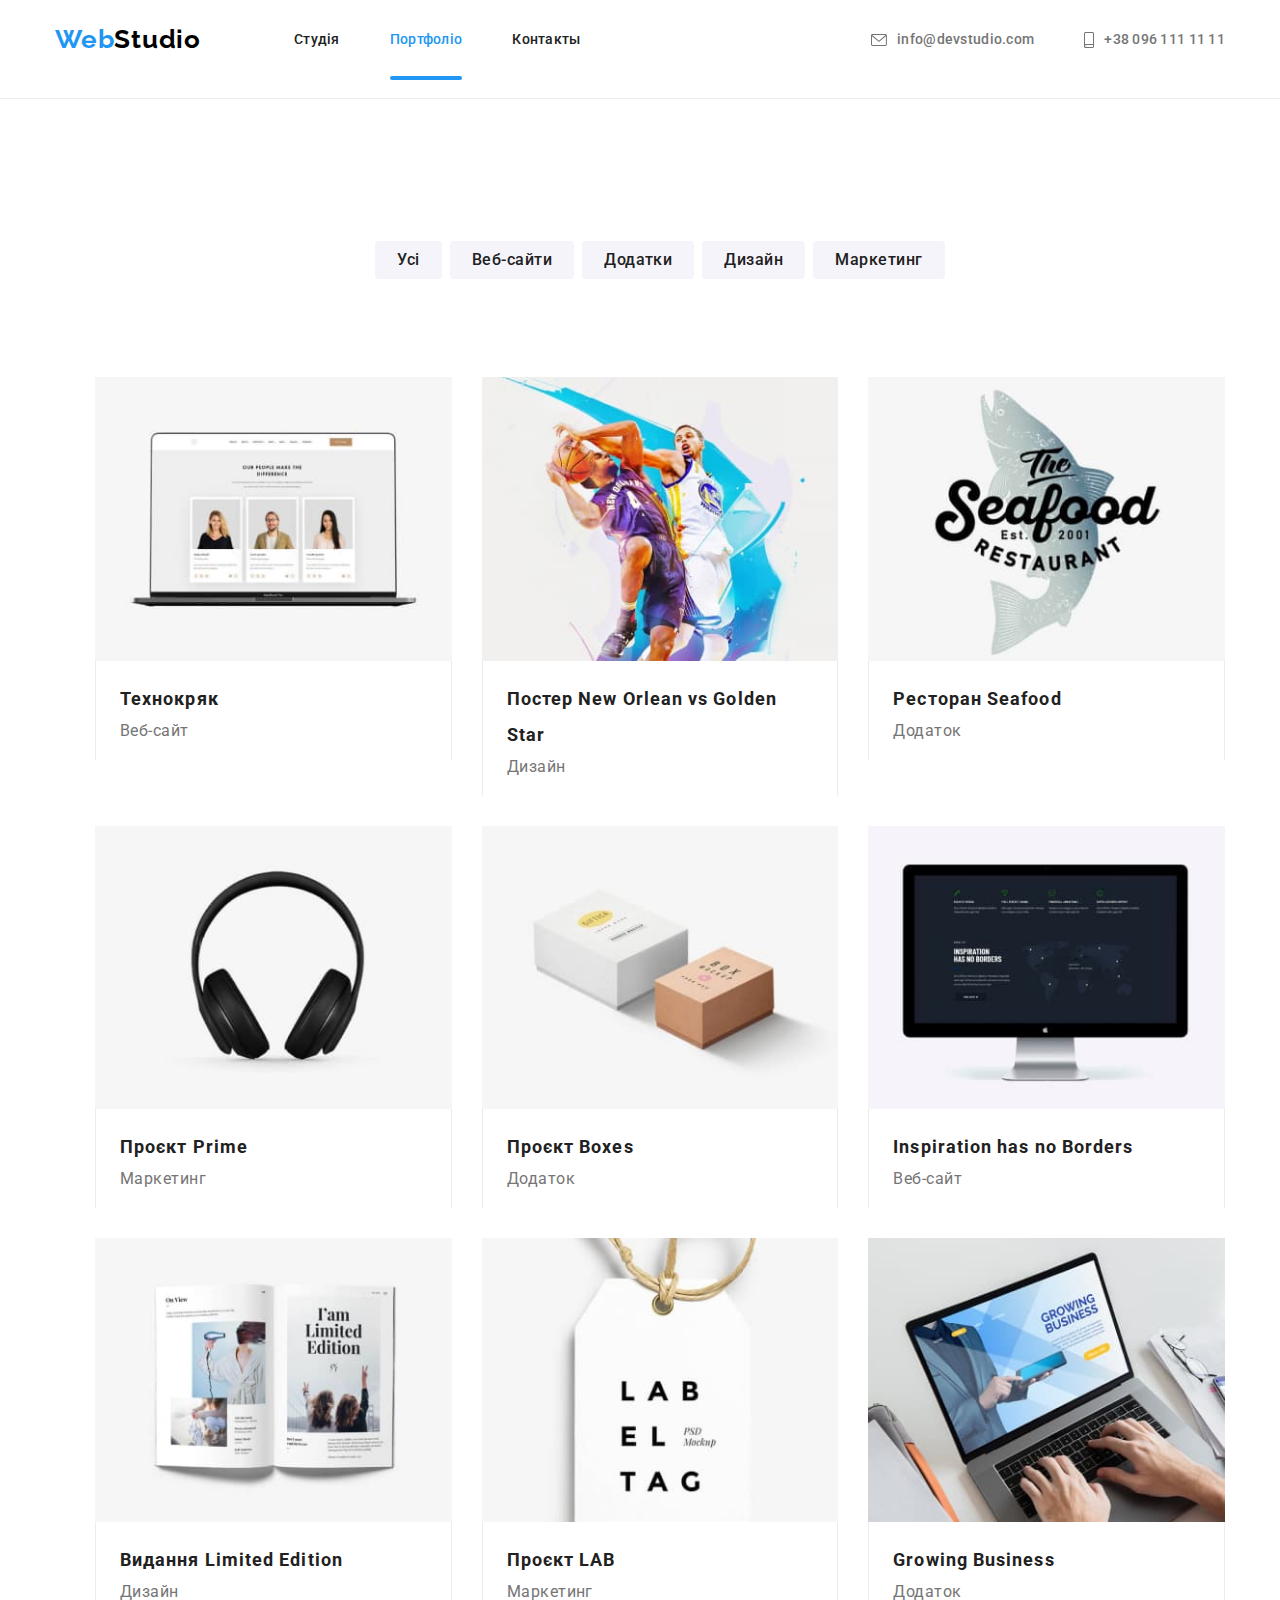
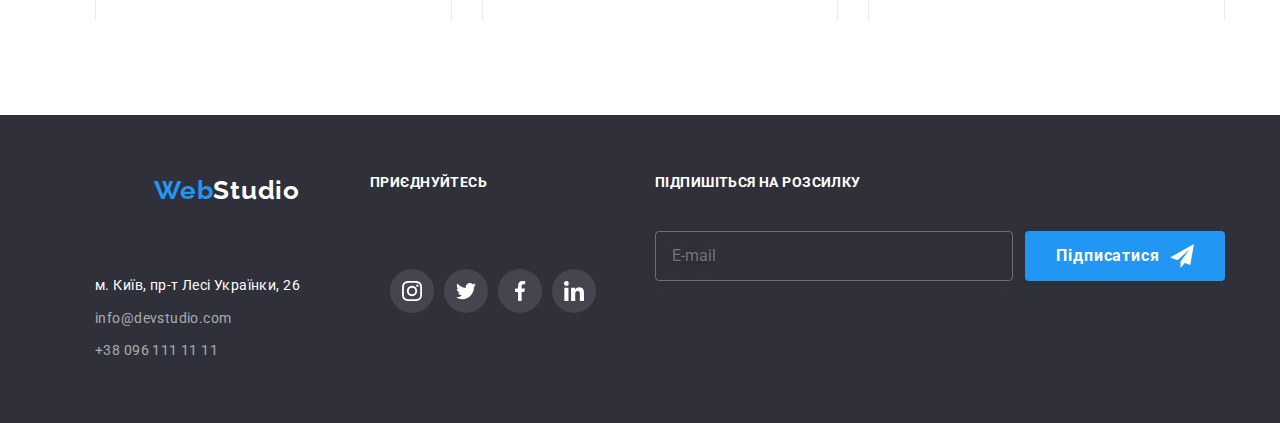
==== commit 32977ee2: "HW 8" ====
--- a/portfolio.html
+++ b/portfolio.html
@@ -19,8 +19,8 @@
     <link rel="stylesheet" href="CSS/main.min.css" />
   </head>
   <body>
-    <header>
-      <div class="container page-header tab">
+    <header class="page-header">
+      <div class="container tab">
         <nav class="page-header__nav">
           <a href="./index.html " class="logo">
             <span class="logo__web">Web</span>Studio</a
@@ -253,6 +253,27 @@
               <a href="" class="projects__item">
                 <div class="projects__card">
                   <picture>
+                    <source
+                      srcset="
+                        ./images/project3.jpg    1x,
+                        ./images/project3@2x.jpg 2x
+                      "
+                      media="(min-width:1200px)"
+                    />
+                    <source
+                      srcset="
+                        ./images/project3-tab.jpg    1x,
+                        ./images/project3-tab@2x.jpg 2x
+                      "
+                      media="(min-width:768px)"
+                    />
+                    <source
+                      srcset="
+                        ./images/project3-mob.jpg    1x,
+                        ./images/project3-mob@2x.jpg 2x
+                      "
+                      media="(min-width:480px)"
+                    />
                     <img
                       src="./images/project3.jpg"
                       alt="Ресторан Seafood"
--- a/CSS/main.min.css
+++ b/CSS/main.min.css
@@ -1 +1 @@
-:root{--color-web-blue: #2196f3;--color-text-main: #212121;--color-text-secondary: #757575;--color-fone: #f5f5f5;--transition-timing-cub: 250ms cubic-bezier(0.4, 0, 0.2, 1)}.visually-hidden{position:absolute;width:1px;height:1px;margin:-1px;padding:0;overflow:hidden;border:0;clip:rect(0 0 0 0)}.logo{padding-top:24px;padding-bottom:25px;margin-right:93px;font-family:"Raleway";font-style:normal;font-weight:700;letter-spacing:.03em;color:#000;transition-property:color;transition-duration:250ms;transition-timing-function:cubic-bezier(0.4, 0, 0.2, 1)}@media screen and (max-width: 1199px){.logo{font-size:24px;font-weight:700;line-height:1.17;letter-spacing:.03em;text-align:left;font-size:24px;font-weight:400;line-height:33px;letter-spacing:.03em;text-align:left}}@media screen and (min-width: 1200px){.logo{font-size:26px;line-height:1.19}}.logo:hover,.logo:focus{color:var(--color-web-blue)}.logo__web{font-family:"Raleway";font-style:normal;font-weight:700;font-size:26px;line-height:1.19;letter-spacing:.03em;color:#2196f3}@media screen and (min-width: 280px){.logo{margin-left:0}}.container{padding-left:15px;padding-right:15px;width:100%}@media screen and (max-width: 767px){.container{display:flex;flex-direction:column;margin-left:auto;margin-right:auto}}@media screen and (min-width: 768px){.container{width:768px}}@media screen and (min-width: 1200px){.container{width:1200px}}.btn:hover,.btn:focus{box-shadow:0px 4px 4px 0px rgba(0,0,0,.25);background-color:var(--color-web-blue);color:#fff}.btn{font-family:Roboto;font-weight:500;font-size:16px;line-height:1.63;text-align:center;letter-spacing:.03em;border-radius:4px;padding-left:22px;padding-right:22px;padding-top:6px;padding-bottom:6px;border:0px;background-color:#f5f4fa;color:#212121;cursor:pointer;transition:color var(--transition-timing-cub),background-color var(--transition-timing-cub),box-shadow var(--transition-timing-cub)}button{cursor:pointer}.link{font-weight:500;font-size:14px;line-height:1.14;letter-spacing:.02em;display:inline-block;color:var(--color-text-main);padding-top:32px;padding-bottom:32px}.link:hover,.link:focus{color:var(--color-web-blue)}.current{color:var(--color-web-blue)}h1,h2,h3,h4,p{margin-top:0;margin-bottom:0}ol,ul{margin-top:0;margin-bottom:0;padding-left:0}body{font-family:roboto,sans-serif}ul{list-style:none}a{text-decoration:none}img{display:block;max-width:100%;height:auto}.mobile-menu__container{display:flex;flex-direction:column;height:100vh;position:relative;padding-top:0px}.mobile-menu{position:fixed;top:0px;left:0px;width:100%;height:100%;z-index:100;background-color:#fff;opacity:0;visibility:hidden;pointer-events:none}.mobile-menu.is-open{opacity:1;visibility:visible;pointer-events:auto}.close-menu-btn-icon{width:40px;height:40px;fill:#212121;transition:fill 250ms var(--transition-timing-cub)}.close-menu-btn-icon:hover{fill:var(--color-web-blue)}.close-menu-btn-icon{transition-duration:250ms;transition-timing-function:cubic-bezier(0.4, 0, 0.2, 1)}.close-menu-btn{position:absolute;top:10px;right:15px;padding:0px;background-color:rgba(0,0,0,0);border:none;line-height:0px}@media screen and (min-width: 768px){.mobile-menu{display:none}}.mobile-menu__contact-list{padding-bottom:32px}.mobile-menu__contact-list,.link{color:var(--color-text-main);transition-property:color;transition-duration:250ms;transition-timing-function:cubic-bezier(0.4, 0, 0.2, 1)}.mobile-menu__contact{margin-top:auto}.mobile-menu__contact-item{color:var(--color-text-secondary);fill:currentColor;font-size:24px;font-weight:500;font-size:14px;line-height:1.14;letter-spacing:.02em;transition:color var(--transition-timing-cub)}.mobile-menu__contact-item:hover,.mobile-menu__contact-item:focus{color:var(--color-web-blue)}.mobile-menu__contact-item-tel{margin-bottom:32px;color:var(--color-web-blue);font-size:34px;font-weight:500;line-height:1.18;letter-spacing:.02em;text-align:left}@media screen and (max-width: 767px){.icon-envelope{display:none}.icon-envelope .mobile-menu__pagination{display:flex}}@media screen and (min-width: 768px){.mobile-menu__contact-item{font-size:24px;font-weight:500;line-height:1.17;letter-spacing:.02em}.mobile-menu__contact-item:hover,.mobile-menu__contact-item:focus{color:var(--color-web-blue)}}.mobile-menu__social-network-item{color:var(--color-web-blue);font-size:18px;font-weight:500;line-height:1.22;letter-spacing:.02em}.mobile-menu__social-network-contact{display:flex;justify-content:space-between;padding-bottom:48px}.mobile-menu__social-network-contact :not(:last-child){border-right:1px solid rgba(33,33,33,.2);padding-right:10px}.mobile-menu__social-network-contact :not(:first-child){border-left:10px}.page-header__nav{display:flex;flex-direction:row;justify-content:space-between}@media screen and (max-width: 767px){.contact{display:none}}@media screen and (min-width: 768px){.contact{display:flex;align-items:center;align-items:flex-start;flex-direction:column;justify-content:center}}@media screen and (min-width: 1200px){.contact{display:flex;margin-left:auto;flex-direction:row;align-items:center}.contact :not(:last-child){margin-right:50px}}.pagination__list{position:relative}.pagination :not(:last-child){margin-right:50px}@media screen and (max-width: 767px){.pagination{display:none}}@media screen and (min-width: 768px){.pagination{display:flex}}.open-mobile-menu-btn{line-height:0px;border:none;background-color:rgba(0,0,0,0);padding:0px}.open-mobile-menu-btn-icon{width:40px;height:40px;transition-duration:250ms;transition-timing-function:cubic-bezier(0.4, 0, 0.2, 1)}.open-mobile-menu-btn-icon:hover{fill:currentColor}@media screen and (min-width: 768px){.open-mobile-menu-btn-icon{display:none}}.current.pagination__item{color:var(--color-web-blue)}.current.pagination__item::after{position:absolute;content:"";display:block;bottom:0;width:100%;height:4px;background-color:var(--color-web-blue);border-radius:2px}.current.mobile-menu__pagination-item{color:var(--color-web-blue)}.mobile-menu__pagination-item{color:var(--color-text-secondary);fill:currentColor;font-family:Roboto;font-size:40px;font-weight:500;line-height:1.18;letter-spacing:.02em;text-align:left;transition:color var(--transition-timing-cub)}.mobile-menu__pagination-item:hover,.mobile-menu__pagination-item:focus{color:var(--color-web-blue)}.pagination__item{display:flex;align-items:center;padding-top:32px;padding-bottom:32px;gap:10px;justify-content:flex-end;color:var(--color-text-secondary);fill:currentColor;font-weight:500;font-size:14px;line-height:1.14;letter-spacing:.02em;transition:color var(--transition-timing-cub)}.pagination__item:hover,.pagination__item:focus{color:var(--color-web-blue)}.contact__item{color:var(--color-text-secondary);fill:currentColor;font-weight:500;font-size:14px;line-height:1.14;letter-spacing:.02em;transition:color var(--transition-timing-cub)}.contact__item:hover,.contact__item:focus{color:var(--color-web-blue)}@media screen and (min-width: 768px){.contact__item{display:flex;gap:8px;align-items:center;margin-bottom:10px}}@media screen and (min-width: 1200px){.contact__item{display:flex;align-items:center;padding-top:32px;padding-bottom:32px;gap:10px;justify-content:flex-end}}.container.page-header{border-bottom:1px solid #ececec}@media screen and (max-width: 767px){.container.page-header{margin-bottom:0px;display:flex;flex-direction:row;justify-content:space-between}}.contact__list,.link{color:#212121;transition-property:color;transition-duration:250ms;transition-timing-function:cubic-bezier(0.4, 0, 0.2, 1)}@media screen and (min-width: 768px){.contact__list{display:block}}@media screen and (min-width: 768px)and (max-width: 1199px){.page-header .tab{flex-direction:row}}.hero{margin-left:auto;margin-right:auto;background-color:#2f303a;background-size:cover;background-position:center;background-repeat:no-repeat;margin-left:auto;margin-right:auto;text-align:center;background-image:linear-gradient(rgba(47, 48, 58, 0.4), rgba(47, 48, 58, 0.4)),url(../images/hero-mob.jpg)}@media screen and (min-device-pixel-ratio: 2)and (max-width: 767px),screen and (min-resolution: 192dpi)and (max-width: 767px),screen and (min-resolution: 2dppx)and (max-width: 767px){.hero{background-image:url(../images/hero-mob@2x.jpg)}}@media screen and (min-width: 768px){.hero{background-image:url(../images/hero-tab.jpg)}}@media screen and (min-device-pixel-ratio: 2)and (min-width: 768px),screen and (min-resolution: 192dpi)and (min-width: 768px),screen and (min-resolution: 2dppx)and (min-width: 768px){.hero{background-image:url(../images/hero-tab@2x.jpg)}}@media screen and (min-width: 1200px){.hero{background-image:url(../images/hero.jpg)}}@media screen and (min-device-pixel-ratio: 2)and (min-width: 1200px),screen and (min-resolution: 192dpi)and (min-width: 1200px),screen and (min-resolution: 2dppx)and (min-width: 1200px){.hero{background-image:url(../images/hero@2x.jpg)}}@media screen and (max-width: 767px){.hero__container{width:360;height:164px}}@media screen and (max-width: 767px)and (min-width: 1200px){.hero__container{padding-top:200px;padding-bottom:200px}}@media screen and (max-width: 767px){.hero{max-width:767px;padding-top:60px;padding-bottom:60px}}@media screen and (min-width: 768px){.hero{width:100%;padding-top:118px;padding-bottom:118px}}@media screen and (min-width: 768px)and (min-width: 1200px){.hero{width:100%;padding-top:200px;padding-bottom:200px}}.hero__title{text-align:center;text-transform:uppercase;margin-left:auto;margin-right:auto;margin-bottom:30px;font-size:16px;height:1.88;color:#fff}@media screen and (max-width: 1599px){.hero__title{font-size:26px;font-weight:900;line-height:1.61;width:360px;height:84px}}@media screen and (min-width: 1200px){.hero__title{font-size:44px;font-weight:900;font-size:44px;line-height:1.37;width:696px;height:120px}}.hero__button{font-size:16px;font-weight:700;line-height:1.88;cursor:pointer;border-radius:4px;align-items:flex-start;display:block;margin-left:auto;margin-right:auto;background-color:var(--color-web-blue);color:#fff;text-align:center;padding:10px 32px;border:0;letter-spacing:.06em;transition-property:color;transition-duration:250ms;transition-timing-function:cubic-bezier(0.4, 0, 0.2, 1)}.modal{width:100% px;height:536px;padding:40px;position:absolute;top:50%;left:50%;margin-left:15px;margin-right:15px;background-color:#fff;transform:translate(-50%, -50%) scale(1);transition:transform 250ms var(--transition-timing-cub)}@media screen and (min-width: 480px){.modal{width:450px;height:609px}}@media screen and (min-width: 1200px){.modal{width:527px;height:581px;padding:40px}}.footer-form__icon{margin-left:10px;width:24px;height:24px}.modal__checkbox{display:flex;align-items:center;justify-content:center;position:relative}.modal-check-imput-new{padding-right:7px;height:15px;width:16px;border-radius:0px;fill:#212121}textarea{height:120px;width:100%;padding-top:12px;padding-bottom:12px;padding-left:16px;padding-right:16px;border-radius:4px;resize:none;cursor:pointer;border:1px solid rgba(33,33,33,.2);transition:border-color var(--transition-timing-cub)}textarea:focus{border-color:var(--color-web-blue);outline:none}.modal__imput{border:box;display:block;border:1px solid rgba(33,33,33,.2);width:100%;height:40px;border-radius:4px;border:1px solid rgba(33,33,33,.2);padding-left:42px;transition:border-color var(--transition-timing-cub)}.modal__imput:focus{fill:var(--color-web-blue);outline:none;border-color:var(--color-web-blue)}.modal__icon{position:absolute;top:50%;left:12px;transform:translateY(-50%);fill:var(--color-text-main);transition:fill var(--transition-timing-cub)}.modal__imput:focus+.modal__icon{fill:var(--color-web-blue)}.contract{font-size:14px;line-height:1.71;color:var(--color-web-blue);text-decoration:underline}@media screen and (min-width: 480px){.contract-term{color:var(--color-text-main);font-family:Roboto;font-size:12px;font-weight:400;line-height:14px;letter-spacing:.03em;text-align:left}}@media screen and (min-width: 1200px){.contract-term{font-family:Roboto;font-size:14px;font-weight:400;line-height:2;letter-spacing:.03em;text-align:left}}.chek-box{width:16px;height:15px;margin-right:7px;border:2px solid var(--color-text-main);fill:rgba(0,0,0,0);display:flex;align-items:center;justify-content:center;cursor:pointer;border-radius:3px;transition:border var(--transition-timing-cub),fill var(--transition-timing-cub)}.modal-check-imput:checked+.chek-box{fill:var(--color-web-blue);border:none}.modal__close-btn{height:30px;width:30px;border-radius:50%;position:absolute;top:8px;right:8px;border:rgba(0,0,0,.1);transition:fill 250ms var(--transition-timing-cub)}.modal__close-btn:hover{fill:var(--color-web-blue)}.modal__form{display:flex;flex-direction:column;align-content:center}.modal__title{margin-bottom:12px;color:#212121;font-family:Roboto;font-size:20px;font-weight:700;line-height:1.15;letter-spacing:.03em;text-align:center}input{cursor:pointer}.modal__label{display:flex;flex-direction:column;font-size:12px;font-weight:400;line-height:14px;letter-spacing:.01em;text-align:left;color:#757575;margin-bottom:4px}.modal__btn-icon{display:flex;border-radius:50%;padding:0px;border:rgba(0,0,0,.1)}.icon-send{padding-left:10px;padding-right:10px;display:block;padding:0px;fill:#fff;border:none}.send{margin-left:auto;margin-right:auto;margin-top:30px;margin-bottom:40px;width:200px;height:50px;background-color:var(--color-web-blue);color:#fff;box-shadow:0px 4px 4px rgba(0,0,0,.15);border-radius:4px;border:var(--color-web-blue)}.imput-textarea{margin-bottom:20px}.modal__name{padding:0px;margin-bottom:10px;position:relative}.backdrop{position:fixed;top:0px;left:0px;background-color:rgba(0,0,0,.2);width:100%;height:100%;z-index:100500;transition:opacity var(--transition-timing-cub),visibility var(--transition-timing-cub)}.backdrop.is-hidden{visibility:hidden;opacity:0;pointer-events:none}.backdrop.is-hidden.modal{transform:translate(-50%, -50%) scale(0)}@media screen and (min-width: 480px){.our-features{padding-top:60px;padding-bottom:60px}}@media screen and (min-width: 768px){.our-features{padding-bottom:60px}}@media screen and (min-width: 1200px){.our-features{padding-top:94px;padding-bottom:94px}}.our-features__img{display:flex;background-color:#f5f4fa;height:120px;align-items:center;justify-content:center;margin-bottom:30px}@media screen and (min-width: 768px){.our-features__list{display:flex;flex-wrap:wrap;justify-content:space-evenly;gap:30px}}@media screen and (min-width: 1200px){.our-features__list{display:flex;flex-wrap:nowrap;margin:0}}.our-features__item{width:354px}@media screen and (max-width: 767px){.our-features__item{width:100%}}@media screen and (min-width: 768px)and (max-width: 1199){.our-features__item{margin:15px;width:calc((100% - 60px)/2)}}.our-features__subject{margin-bottom:10px;font-weight:700;font-size:14px;line-height:1.14;letter-spacing:.03em}@media screen and (max-width: 767px){.our-features__subject{display:flex;justify-content:center}}.our-features__text{display:flex;color:var(--color-text-secondary);font-weight:400;font-size:14px;line-height:1.71;letter-spacing:.03em}.business-profiles{padding-bottom:94px}@media screen and (max-width: 1199px){.business-profiles{display:none}}@media screen and (max-width: 1199px){.regular-customers{padding-top:60px;padding-bottom:60px}}@media screen and (min-width: 1200px){.regular-customers{padding-top:94px;padding-bottom:94px}}.team{background-color:#f5f4fa;padding-top:94px;padding-bottom:94px}.team__name{padding-top:30px;margin-bottom:10px;font-weight:500;font-size:16px;line-height:1.19;text-align:center;letter-spacing:.03em}.team__profession{margin-bottom:16px;color:var(--color-text-secondary);font-weight:400;font-size:16px;line-height:1.19;text-align:center;letter-spacing:.03em}.list-networks__icon{fill:currentColor}.list-networks__icon:hover{fill:currentColor}@media screen and (min-width: 1200px){.business-profiles__list{display:flex;gap:30px}}.business-profiles__item{position:relative}@media screen and (min-width: 1200px){.business-profiles__item{display:flex;align-content:center;justify-content:center}}.business-profiles__title{padding-bottom:0px;font-weight:700;font-size:36px;line-height:1.17;text-align:center;letter-spacing:.03em;margin-bottom:50px}.team__title{padding-bottom:0px;font-weight:700;font-size:36px;line-height:1.17;text-align:center;letter-spacing:.03em;margin-bottom:50px}.business-profiles__text{background-color:rgba(47,48,58,.8);display:flex;justify-content:center;align-items:center;height:70px;width:100%;color:#fff;position:absolute;bottom:0}@media screen and (min-width: 768px){.team__list{display:flex;flex-wrap:wrap;margin:-15px}}@media screen and (min-width: 1200px){.team__list{display:flex;gap:30px;flex-wrap:nowrap;gap:30px}}.team__item{box-shadow:0px 1px 3px rgba(0,0,0,.12),0px 1px 1px rgba(0,0,0,.14),0px 2px 1px rgba(0,0,0,.2);border-top-left-radius:4%;border-radius:0px 0px 4px 4px;background-color:#fff;margin-bottom:30px}@media screen and (max-width: 767px){.team__item:last-child{margin-bottom:0px}}@media screen and (min-width: 768px){.team__item{margin:15px;width:calc((100% - 60px)/2)}}.icon-networks{width:20px;height:20px}.list-networks__link{align-items:center;justify-content:center;display:flex;color:#afb1b8;column-gap:10px;background-color:rgba(255,255,255,.1);transition-property:background-color,color;transition-duration:250ms;transition-timing-function:cubic-bezier(0.4, 0, 0.2, 1)}.list-networks__link:hover{background-color:var(--color-web-blue);color:#fff}@media screen and (max-width: 1199px){.client{margin:0;width:210px;height:92px}}@media screen and (min-width: 1200px){.client{width:170px;height:92px;margin:0}}.client-list{display:flex;gap:30px}@media screen and (max-width: 1199px){.client-list{justify-content:center;flex-wrap:wrap}}.regular-customers__title{padding-bottom:50px;text-align:center;padding-bottom:0px;font-weight:700;font-size:36px;line-height:1.17;text-align:center;letter-spacing:.03em;margin-bottom:50px}.client__list{color:#afb1b8;display:flex;justify-content:center;align-items:center;width:100%;height:100%;border:1px solid #afb1b8;border-radius:4%;transition-property:color,border-color;transition-duration:250ms;transition-timing-function:cubic-bezier(0.4, 0, 0.2, 1)}.client__list:hover,.client__list:focus{color:var(--color-web-blue);border-color:var(--color-web-blue)}@media screen and (min-width: 767px){.client__list{flex-wrap:wrap}}@media screen and (min-width: 1200px){.client__list{display:flex;gap:30px;justify-content:center}}.client__icon{fill:currentColor;width:106px;height:60px}.client__icon:hover,.client__icon:focus{fill:#2196f3}.menu-portfolio-btn{margin-bottom:50px;display:flex;justify-content:center;gap:8px;color:var(--color-text-main);transform:color var(--transition-timing-cub)}.menu-portfolio-btn:hover,.menu-portfolio-btn:focus{color:var(--color-web-blue)}@media screen and (max-width: 767px){.menu-portfolio-btn{flex-direction:row;flex-wrap:wrap;justify-content:start}}.portfolio{padding-top:94px;padding-bottom:94px}.container-home{padding-top:94px;padding-bottom:94px}.portf-h-invis{position:absolute;width:1px;height:1px;margin:-1px;border:0;padding:0;white-space:nowrap;clip-path:inset(100%);clip:rect(0 0 0 0);overflow:hidden}.portf-h-invis{text-align:center}.projects-h{margin-bottom:4px;color:var(--color-text-main);font-weight:700;font-size:18px;line-height:2;letter-spacing:.06em}.projects-p{color:var(--color-text-secondary);font-weight:400;font-size:16px;line-height:1.19;letter-spacing:.03em}.projects{display:flex;flex-wrap:wrap;gap:30px}@media screen and (max-width: 767px){.projects{flex-wrap:wrap;justify-content:center;border:1px solid #eee}}@media screen and (min-width: 768px){.projects{margin:-15px;justify-content:center}.projects :last-child{margin-right:auto}}@media screen and (min-width: 1200px){.projects{margin:0}}.projects__list{width:100%;transition-property:color;transition-duration:250ms;transition-timing-function:cubic-bezier(0.4, 0, 0.2, 1)}.projects__list:hover,.projects__list:focus{box-shadow:0px 4px 4px 0px rgba(0,0,0,.25)}@media screen and (min-width: 768px){.projects__list{width:calc((100% - 60px)/2)}}@media screen and (min-width: 1200px){.projects__list{width:calc((100% - 60px)/3)}}.projects__item{display:block;box-sizing:border-box;background:#fff;transition:box-shadow var(--transition-timing-cub)}.projects__item:hover,.projects__item:focus{box-shadow:cubic-bezier(0.4, 0, 0.2, 1),rgba(0,0,0,.25)}.projects__card{position:relative;overflow:hidden}.overlay{position:absolute;font-family:Roboto;font-size:18px;font-weight:400;line-height:1.56;letter-spacing:.03em;text-align:left;width:100%;height:100%;padding-top:63px;padding-bottom:63px;padding-left:24px;padding-right:24px;top:0;left:0;color:#fff;background-color:rgba(33,150,243,.9);overflow-y:auto;transform:translateY(101%);transition:transform 250ms cubic-bezier(0.4, 0, 0.2, 1)}.projects__item:hover .overlay,.projects__item:focus .overlay{transform:translateY(0%)}.person{padding:20px 24px;border-left:1px solid #ececec;border-right:1px solid #ececec}.footer{background-color:#2f303a;padding-top:60px;padding-bottom:60px}.address__item{color:rgba(255,255,255,.6)}.address__item:hover,.address__item:focus{color:var(--color-web-blue)}.social-networks__icon{fill:#fff}.social{align-items:baseline;display:inline-block;border:#fff;text-align:center;width:44px;height:44px;border-radius:50%}.social-networks__list{padding-bottom:30px;justify-content:center;display:flex;gap:10px}.list-networks{padding-bottom:30px;justify-content:center;display:flex;gap:10px}.social-networks{margin-left:auto;gap:10px;border-radius:50%}.address__maps{color:#fff;font-style:normal;font-weight:400;font-size:14px;line-height:1.71;letter-spacing:.03em;transition:color var(--transition-timing-cub)}.address__maps:hover{color:var(--color-web-blue)}.address__item{font-style:normal;font-weight:400;font-size:14px;line-height:1.7;letter-spacing:.03em;transition-property:color;transition-duration:250ms;transition-timing-function:cubic-bezier(0.4, 0, 0.2, 1)}.address__list :not(:last-child){margin-bottom:9px}@media screen and (max-width: 767px){.address__list{display:flex;flex-direction:column;align-items:center}}@media screen and (min-width: 768){.address__list{align-items:center}}.logo__studio{color:#fff}.footer-form{margin-left:auto}@media screen and (min-width: 480px){.footer-form{display:flex;flex-direction:column;margin:0}}.footer-form__text{display:flex;justify-content:center;margin-bottom:20px;color:#fff;text-transform:uppercase;font-family:Roboto;font-size:14px;font-weight:700;line-height:1.14;letter-spacing:.03em;text-align:left}@media screen and (max-width: 11999px){.footer-form__text{margin:0;padding-bottom:20px}}@media screen and (max-width: 1199px){.footer-form__wind{display:flex;flex-direction:column;align-items:center}}.footer-form__imput{border-radius:4px;padding-left:16px;padding-top:15px;padding-bottom:15px;margin:0px;width:358px;height:50px;margin-right:12px;border:1px solid rgba(255,255,255,.3);filter:drop-shadow(0px 4px 4px rgba(0, 0, 0, 0.15));background:rgba(0,0,0,0);color:rgba(255,255,255,.6)}@media screen and (max-width: 1199px){.footer-form__imput{margin-right:auto;margin-left:auto;margin-bottom:20px}}.footer-form__btn{display:flex;align-items:center;justify-content:center;cursor:pointer;width:200px;height:50px;border-radius:4px;border:none;font-family:Roboto;font-size:16px;font-weight:700;line-height:30px;letter-spacing:.06em;text-align:center;color:#fff;background-color:var(--color-web-blue)}.footer-form__subscription{font-family:Roboto;font-size:16px;font-weight:700;line-height:1.88;letter-spacing:.06em;text-align:center}.social-networks__text{text-transform:uppercase;letter-spacing:.03em;font-weight:700;margin-bottom:20px;font-size:14px;line-height:1.14;color:#fff}@media screen and (max-width: 767px){.footer__logo{padding:0;display:inline-block;margin-left:auto;margin-right:auto;margin-bottom:20px}.footer__container-address{display:flex;flex-direction:column}.address{display:flex;justify-content:center;padding-bottom:60px}.social-networks__text{display:block;text-align:center;padding-bottom:20px}.footer-form__imput{padding-bottom:20px}}@media screen and (min-width: 1200px){.address{display:flex}.footer__logo{padding:0;display:inline-block;margin-bottom:20px;margin-right:0px}.footer{background-color:#2f303a;padding-top:60px;padding-bottom:60px}.address__item{color:rgba(255,255,255,.6)}.address__item:hover,.address__item:focus{color:var(--color-web-blue)}.social-networks__icon{fill:#fff}.social{align-items:baseline;display:inline-block;border:#fff;text-align:center;width:44px;height:44px;border-radius:50%}.social-networks__list{padding-bottom:30px;justify-content:center;display:flex;gap:10px}.list-networks{padding-bottom:30px;justify-content:center;display:flex;gap:10px}.social-networks{text-align:center;display:flex;width:44px;height:44px;gap:10px;border-radius:50%}.address__maps{color:#fff;font-style:normal;font-weight:400;font-size:14px;line-height:1.71;letter-spacing:.03em;transition:color var(--transition-timing-cub)}.address__maps:hover{color:var(--color-web-blue)}.address__item{font-style:normal;font-weight:400;font-size:14px;line-height:1.7;letter-spacing:.03em;transition-property:color;transition-duration:250ms;transition-timing-function:cubic-bezier(0.4, 0, 0.2, 1)}.address__list :not(:last-child){margin-bottom:9px}.logo__studio{color:#fff}.footer-form{margin-left:auto}.footer-form__text{display:block;margin-bottom:20px;color:#fff;text-transform:uppercase;font-family:Roboto;font-size:14px;font-weight:700;line-height:1.14;letter-spacing:.03em;text-align:left}.footer-form__wind{display:flex}.footer-form__imput{border-radius:4px;padding-left:16px;padding-top:15px;padding-bottom:15px;margin:0px;width:358px;height:50px;margin-right:12px;border:1px solid rgba(255,255,255,.3);filter:drop-shadow(0px 4px 4px rgba(0, 0, 0, 0.15));background:rgba(0,0,0,0);color:rgba(255,255,255,.6)}.footer-form__btn{display:flex;align-items:center;justify-content:center;cursor:pointer;width:200px;height:50px;border-radius:4px;border:none;font-family:Roboto;font-size:16px;font-weight:700;line-height:30px;letter-spacing:.06em;text-align:center;color:#fff;background-color:var(--color-web-blue)}.footer-form__subscription{font-family:Roboto;font-size:16px;font-weight:700;line-height:1.88;letter-spacing:.06em;text-align:center}.footer__logo{padding:0;display:inline-block;margin-bottom:20px;margin-right:0px}.address{display:flex}.social-networks{border:0px;width:206px;height:80px;display:flex;flex-direction:column;margin-left:70px}.social-networks__link{height:44px;width:44px;align-items:center;justify-content:center;display:flex;color:#757575;column-gap:10px;background-color:rgba(255,255,255,.1);border-radius:50%;transition-property:background-color;transition-duration:250ms;transition-timing-function:cubic-bezier(0.4, 0, 0.2, 1)}.social-networks__link:hover{background-color:var(--color-web-blue)}.social-link{width:44px;height:44px;border-radius:50%}.footer__container{align-items:baseline;display:flex}.social-networks__text{text-transform:uppercase;letter-spacing:.03em;font-weight:700;margin-bottom:20px;margin-right:auto;font-size:14px;line-height:1.14;color:#fff}}.social-networks__link{height:44px;width:44px;align-items:center;justify-content:center;display:flex;color:#757575;column-gap:10px;background-color:rgba(255,255,255,.1);border-radius:50%;transition-property:background-color;transition-duration:250ms;transition-timing-function:cubic-bezier(0.4, 0, 0.2, 1)}.social-networks__link:hover{background-color:var(--color-web-blue)}.social-link{width:44px;height:44px;border-radius:50%}@media screen and (max-width: 767px){.footer__container{display:flex;flex-direction:column}}@media screen and (min-width: 1200px){.social-networks{border:0px;width:206px;height:80px;display:flex;flex-direction:column;margin-left:70px}.footer__container{align-items:baseline;display:flex;flex-direction:row;align-items:flex-start}}@media screen and (min-width: 768px){.footer__container-address{display:flex;flex-direction:column;align-items:flex-start}}@media screen and (min-width: 768px){.footer__container-address-social-networks{display:flex;align-items:center}}@media screen and (min-width: 1200px){.footer__container-address-social-networks{align-items:flex-start}}.social-networks__text{text-transform:uppercase;letter-spacing:.03em;font-weight:700;margin-bottom:20px;margin-right:auto;font-size:14px;line-height:1.14;color:#fff}/*# sourceMappingURL=main.min.css.map */+:root{--color-web-blue: #2196f3;--color-text-main: #212121;--color-text-secondary: #757575;--color-fone: #f5f5f5;--transition-timing-cub: 250ms cubic-bezier(0.4, 0, 0.2, 1)}.visually-hidden{position:absolute;width:1px;height:1px;margin:-1px;padding:0;overflow:hidden;border:0;clip:rect(0 0 0 0)}.logo{font-family:"Raleway";font-style:normal;font-weight:700;letter-spacing:.03em;color:#000;transition-property:color;transition-duration:250ms;transition-timing-function:cubic-bezier(0.4, 0, 0.2, 1)}@media screen and (min-width: 768)and (max-width: 1199px){.logo{margin-right:0}}@media screen and (max-width: 1199px){.logo{font-size:24px;font-weight:700;line-height:1.17;letter-spacing:.03em;text-align:left;font-size:24px;font-weight:400;line-height:33px;letter-spacing:.03em;text-align:left}}@media screen and (min-width: 1200px){.logo{padding-top:24px;padding-bottom:25px;margin-right:93px;font-size:26px;line-height:1.19}}.logo:hover,.logo:focus{color:var(--color-web-blue)}.logo__web{font-family:"Raleway";font-style:normal;font-weight:700;font-size:26px;line-height:1.19;letter-spacing:.03em;color:#2196f3}@media screen and (min-width: 280px){.logo{margin-left:0}}.container{margin:0 auto;padding-left:15px;padding-right:15px;width:100%}@media screen and (max-width: 767px){.container{width:480px;display:flex;flex-direction:column;margin-left:auto;margin-right:auto}}@media screen and (min-width: 768px){.container{width:768px}}@media screen and (min-width: 1200px){.container{width:1200px}}.btn:hover,.btn:focus{box-shadow:0px 4px 4px 0px rgba(0,0,0,.25);background-color:var(--color-web-blue);color:#fff}.btn{font-family:Roboto;font-weight:500;font-size:16px;line-height:1.63;text-align:center;letter-spacing:.03em;border-radius:4px;padding-left:22px;padding-right:22px;padding-top:6px;padding-bottom:6px;border:0px;background-color:#f5f4fa;color:#212121;cursor:pointer;transition:color var(--transition-timing-cub),background-color var(--transition-timing-cub),box-shadow var(--transition-timing-cub)}button{cursor:pointer}.link{font-weight:500;font-size:14px;line-height:1.14;letter-spacing:.02em;display:inline-block;color:var(--color-text-main);padding-top:32px;padding-bottom:32px}.link:hover,.link:focus{color:var(--color-web-blue)}.current{color:var(--color-web-blue)}h1,h2,h3,h4,p{margin-top:0;margin-bottom:0}ol,ul{margin-top:0;margin-bottom:0;padding-left:0}body{font-family:roboto,sans-serif}ul{padding-top:48px;padding-left:40px;list-style:none}a{text-decoration:none}img{display:block;max-width:100%;height:auto}.mobile-menu__container{display:flex;flex-direction:column;height:100vh;position:relative;padding-top:0px}.mobile-menu{position:fixed;top:0px;left:0px;width:100%;height:100%;z-index:100;background-color:#fff;opacity:0;visibility:hidden;pointer-events:none;transition:opacity var(--transition-timing-cub),visibility var(--transition-timing-cub)}.mobile-menu.is-open{opacity:1;visibility:visible;pointer-events:auto}.close-menu-btn-icon{width:40px;height:40px;fill:#212121;transition:fill 250ms var(--transition-timing-cub)}.close-menu-btn-icon:hover{fill:var(--color-web-blue)}.close-menu-btn-icon{transition-duration:250ms;transition-timing-function:cubic-bezier(0.4, 0, 0.2, 1)}.close-menu-btn{position:absolute;top:10px;right:15px;padding:0px;background-color:rgba(0,0,0,0);border:none;line-height:0px}@media screen and (min-width: 768px){.mobile-menu{display:none}}.mobile-menu__contact-list{padding-bottom:32px}.mobile-menu__contact-list,.link{color:var(--color-text-main);transition-property:color;transition-duration:250ms;transition-timing-function:cubic-bezier(0.4, 0, 0.2, 1)}.mobile-menu__contact{margin-top:auto}.mobile-menu__contact-item{color:var(--color-text-secondary);fill:currentColor;font-size:24px;font-weight:500;font-size:14px;line-height:1.14;letter-spacing:.02em;transition:color var(--transition-timing-cub)}.mobile-menu__contact-item:hover,.mobile-menu__contact-item:focus{color:var(--color-web-blue)}.mobile-menu__contact-item-tel{margin-bottom:32px;color:var(--color-web-blue);font-size:34px;font-weight:500;line-height:1.18;letter-spacing:.02em;text-align:left}@media screen and (max-width: 767px){.icon-envelope{display:none}.icon-envelope .mobile-menu__pagination{display:flex}}@media screen and (min-width: 768px){.mobile-menu__contact-item{font-size:24px;font-weight:500;line-height:1.17;letter-spacing:.02em}.mobile-menu__contact-item:hover,.mobile-menu__contact-item:focus{color:var(--color-web-blue)}}.mobile-menu__social-network-item{color:var(--color-web-blue);font-size:18px;font-weight:500;line-height:1.22;letter-spacing:.02em}.mobile-menu__social-network-contact{display:flex;justify-content:space-between;padding-bottom:48px}.mobile-menu__social-network-contact :not(:last-child){border-right:1px solid rgba(33,33,33,.2);padding-right:10px}.mobile-menu__social-network-contact :not(:first-child){border-left:10px}.page-header__nav{display:flex;flex-direction:row;justify-content:space-between;align-items:center}@media screen and (max-width: 767px){.contact{display:none}}@media screen and (min-width: 768px){.contact{padding:0;display:flex;align-items:center;align-items:flex-start;flex-direction:column;justify-content:center}}@media screen and (min-width: 1200px){.contact{display:flex;margin-left:auto;flex-direction:row;align-items:center}.contact :not(:last-child){margin-right:50px}}.pagination__list{position:relative}.pagination :not(:last-child){margin-right:50px}@media screen and (max-width: 767px){.pagination{display:none}}@media screen and (min-width: 768px){.pagination{display:flex;padding:0}}.open-mobile-menu-btn{line-height:0px;border:none;background-color:rgba(0,0,0,0);padding:0px}@media screen and (min-width: 768){.open-mobile-menu-btn{display:none}}.open-mobile-menu-btn-icon{width:40px;height:40px;transition-duration:250ms;transition-timing-function:cubic-bezier(0.4, 0, 0.2, 1)}.open-mobile-menu-btn-icon:hover{fill:currentColor}@media screen and (min-width: 768px){.open-mobile-menu-btn-icon{display:none}}.current.pagination__item{color:var(--color-web-blue)}.current.pagination__item::after{position:absolute;content:"";display:block;bottom:0;width:100%;height:4px;background-color:var(--color-web-blue);border-radius:2px}.current.mobile-menu__pagination-item{color:var(--color-web-blue)}.mobile-menu__pagination-item{color:var(--color-text-secondary);fill:currentColor;font-family:Roboto;font-size:40px;font-weight:500;line-height:1.18;letter-spacing:.02em;text-align:left;transition:color var(--transition-timing-cub)}.mobile-menu__pagination-item:hover,.mobile-menu__pagination-item:focus{color:var(--color-web-blue)}.pagination__item{display:flex;align-items:center;padding-top:32px;padding-bottom:32px;gap:10px;justify-content:flex-end;color:var(--color-text-secondary);fill:currentColor;font-weight:500;font-size:14px;line-height:1.14;letter-spacing:.02em;transition:color var(--transition-timing-cub)}.pagination__item:hover,.pagination__item:focus{color:var(--color-web-blue)}.contact__item{color:var(--color-text-secondary);fill:currentColor;font-weight:500;font-size:14px;line-height:1.14;letter-spacing:.02em;transition:color var(--transition-timing-cub)}.contact__item:hover,.contact__item:focus{color:var(--color-web-blue)}@media screen and (min-width: 768px){.contact__item{display:flex;gap:8px;align-items:center}}@media screen and (min-width: 1200px){.contact__item{display:flex;align-items:center;padding-top:32px;padding-bottom:32px;gap:10px;justify-content:flex-end}}.page-header{border-bottom:1px solid #ececec}@media screen and (max-width: 767px){.container.page-header{margin-bottom:0px;display:flex;flex-direction:row;justify-content:space-between}}.contact__list,.link{color:#212121;transition-property:color;transition-duration:250ms;transition-timing-function:cubic-bezier(0.4, 0, 0.2, 1)}@media screen and (min-width: 768px){.contact__list{display:block}}@media screen and (min-width: 768px)and (max-width: 1199px){.page-header .tab{flex-direction:row}}.tab{flex-direction:row;justify-content:space-between}.hero{margin-left:auto;margin-right:auto;background-color:#2f303a;background-size:cover;background-position:center;background-repeat:no-repeat;margin-left:auto;margin-right:auto;text-align:center;background-image:linear-gradient(rgba(47, 48, 58, 0.4), rgba(47, 48, 58, 0.4)),url(../images/hero-mob.jpg)}@media screen and (min-device-pixel-ratio: 2)and (max-width: 767px),screen and (min-resolution: 192dpi)and (max-width: 767px),screen and (min-resolution: 2dppx)and (max-width: 767px){.hero{background-image:linear-gradient(rgba(47, 48, 58, 0.4), rgba(47, 48, 58, 0.4)),url(../images/hero-mob@2x.jpg)}}@media screen and (min-width: 768px){.hero{background-image:linear-gradient(rgba(47, 48, 58, 0.4), rgba(47, 48, 58, 0.4)),url(../images/hero-tab.jpg)}}@media screen and (min-device-pixel-ratio: 2)and (min-width: 768px),screen and (min-resolution: 192dpi)and (min-width: 768px),screen and (min-resolution: 2dppx)and (min-width: 768px){.hero{background-image:linear-gradient(rgba(47, 48, 58, 0.4), rgba(47, 48, 58, 0.4)),url(../images/hero-tab@2x.jpg)}}@media screen and (min-width: 1200px){.hero{background-image:linear-gradient(rgba(47, 48, 58, 0.4), rgba(47, 48, 58, 0.4)),url(../images/hero.jpg)}}@media screen and (min-device-pixel-ratio: 2)and (min-width: 1200px),screen and (min-resolution: 192dpi)and (min-width: 1200px),screen and (min-resolution: 2dppx)and (min-width: 1200px){.hero{background-image:linear-gradient(rgba(47, 48, 58, 0.4), rgba(47, 48, 58, 0.4)),url(../images/hero@2x.jpg)}}@media screen and (max-width: 767px){.hero__container{width:360;height:164px}}@media screen and (max-width: 767px)and (min-width: 1200px){.hero__container{padding-top:200px;padding-bottom:200px}}@media screen and (max-width: 1199px){.hero{padding-top:60px;padding-bottom:60px}}@media screen and (max-width: 767px){.hero{max-width:767px}}@media screen and (max-width: 1199px){.hero{width:100%;padding-top:118px;padding-bottom:118px}}@media screen and (min-width: 1200px){.hero{width:100%;padding-top:200px;padding-bottom:200px}}.hero__title{text-align:center;text-transform:uppercase;margin-left:auto;margin-right:auto;margin-bottom:30px;font-size:16px;height:1.88;color:#fff}@media screen and (max-width: 1599px){.hero__title{font-size:26px;font-weight:900;line-height:1.61;width:360px;height:84px}}@media screen and (min-width: 1200px){.hero__title{font-size:44px;font-weight:900;font-size:44px;line-height:1.37;width:696px;height:120px}}.hero__button{font-size:16px;font-weight:700;line-height:1.88;cursor:pointer;border-radius:4px;align-items:flex-start;display:block;margin-left:auto;margin-right:auto;background-color:var(--color-web-blue);color:#fff;text-align:center;padding:10px 32px;border:0;letter-spacing:.06em;transition-property:color;transition-duration:250ms;transition-timing-function:cubic-bezier(0.4, 0, 0.2, 1)}.modal{width:100% px;height:536px;padding:40px;position:absolute;top:50%;left:50%;background-color:#fff;transform:translate(-50%, -50%) scale(1);transition:transform 250ms var(--transition-timing-cub)}@media screen and (min-width: 480px){.modal{width:450px;height:609px}}@media screen and (min-width: 1200px){.modal{width:527px;height:581px;padding:40px}}.footer-form__icon{margin-left:10px;width:24px;height:24px}.modal__checkbox{display:flex;align-items:center;justify-content:center;position:relative}.modal-check-imput-new{padding-right:7px;height:15px;width:16px;border-radius:0px;fill:#212121}textarea{height:120px;width:100%;padding-top:12px;padding-bottom:12px;padding-left:16px;padding-right:16px;border-radius:4px;resize:none;cursor:pointer;border:1px solid rgba(33,33,33,.2);transition:border-color var(--transition-timing-cub)}textarea:focus{border-color:var(--color-web-blue);outline:none}.modal__imput{border:box;display:block;border:1px solid rgba(33,33,33,.2);width:100%;height:40px;border-radius:4px;border:1px solid rgba(33,33,33,.2);padding-left:42px;transition:border-color var(--transition-timing-cub)}.modal__imput:focus{fill:var(--color-web-blue);outline:none;border-color:var(--color-web-blue)}.modal__icon{position:absolute;top:50%;left:12px;transform:translateY(-50%);fill:var(--color-text-main);transition:fill var(--transition-timing-cub)}.modal__imput:focus+.modal__icon{fill:var(--color-web-blue)}.contract{font-size:14px;line-height:1.71;color:var(--color-web-blue);text-decoration:underline}@media screen and (min-width: 480px){.contract-term{color:var(--color-text-main);font-family:Roboto;font-size:12px;font-weight:400;line-height:14px;letter-spacing:.03em;text-align:left}}@media screen and (min-width: 1200px){.contract-term{font-family:Roboto;font-size:14px;font-weight:400;line-height:2;letter-spacing:.03em;text-align:left}}.chek-box{width:16px;height:15px;margin-right:7px;border:2px solid var(--color-text-main);fill:rgba(0,0,0,0);display:flex;align-items:center;justify-content:center;cursor:pointer;border-radius:3px;transition:border var(--transition-timing-cub),fill var(--transition-timing-cub)}.modal-check-imput:checked+.chek-box{fill:var(--color-web-blue);border:none}.modal__close-btn{height:30px;width:30px;border-radius:50%;position:absolute;top:8px;right:8px;border:rgba(0,0,0,.1);transition:fill 250ms var(--transition-timing-cub)}.modal__close-btn:hover{fill:var(--color-web-blue)}.modal__form{display:flex;flex-direction:column;align-content:center}.modal__title{margin-bottom:12px;color:#212121;font-family:Roboto;font-size:20px;font-weight:700;line-height:1.15;letter-spacing:.03em;text-align:center}input{cursor:pointer}.modal__label{display:flex;flex-direction:column;font-size:12px;font-weight:400;line-height:14px;letter-spacing:.01em;text-align:left;color:#757575;margin-bottom:4px}.modal__btn-icon{display:flex;border-radius:50%;padding:0px;border:rgba(0,0,0,.1)}.icon-send{padding-left:10px;padding-right:10px;display:block;padding:0px;fill:#fff;border:none}.send{margin-left:auto;margin-right:auto;margin-top:30px;margin-bottom:40px;width:200px;height:50px;background-color:var(--color-web-blue);color:#fff;box-shadow:0px 4px 4px rgba(0,0,0,.15);border-radius:4px;border:var(--color-web-blue)}.imput-textarea{margin-bottom:20px}.modal__name{padding:0px;margin-bottom:10px;position:relative}.backdrop{position:fixed;top:0px;left:0px;background-color:rgba(0,0,0,.2);width:100%;height:100%;z-index:100500;transition:opacity var(--transition-timing-cub),visibility var(--transition-timing-cub)}.backdrop.is-hidden{visibility:hidden;opacity:0;pointer-events:none}.backdrop.is-hidden.modal{transform:translate(-50%, -50%) scale(0)}@media screen and (min-width: 480px){.our-features{padding-top:60px;padding-bottom:60px}}@media screen and (min-width: 768px){.our-features{padding-bottom:60px}}@media screen and (min-width: 1200px){.our-features{padding-top:94px;padding-bottom:94px}}.our-features__img{display:flex;background-color:#f5f4fa;height:120px;align-items:center;justify-content:center;margin-bottom:30px}@media screen and (min-width: 768px){.our-features__list{display:flex;flex-wrap:wrap;justify-content:space-evenly;gap:30px}}@media screen and (min-width: 1200px){.our-features__list{display:flex;flex-wrap:nowrap;margin:0}}.our-features__item{width:354px}@media screen and (max-width: 767px){.our-features__item{width:100%}}@media screen and (min-width: 768px)and (max-width: 1199){.our-features__item{margin:15px;width:calc((100% - 60px)/2)}}.our-features__subject{margin-bottom:10px;font-weight:700;font-size:14px;line-height:1.14;letter-spacing:.03em}@media screen and (max-width: 767px){.our-features__subject{display:flex;justify-content:center}}.our-features__text{display:flex;color:var(--color-text-secondary);font-weight:400;font-size:14px;line-height:1.71;letter-spacing:.03em}.business-profiles{padding-bottom:94px}@media screen and (max-width: 1199px){.business-profiles{display:none}}@media screen and (max-width: 1199px){.regular-customers{padding-top:60px;padding-bottom:60px}}@media screen and (min-width: 1200px){.regular-customers{padding-top:94px;padding-bottom:94px}}.team{background-color:#f5f4fa;padding-top:94px;padding-bottom:94px}.team__name{padding-top:30px;margin-bottom:10px;font-weight:500;font-size:16px;line-height:1.19;text-align:center;letter-spacing:.03em}.team__profession{margin-bottom:16px;color:var(--color-text-secondary);font-weight:400;font-size:16px;line-height:1.19;text-align:center;letter-spacing:.03em}.list-networks__icon{fill:currentColor}.list-networks__icon:hover{fill:currentColor}@media screen and (min-width: 1200px){.business-profiles__list{display:flex;gap:30px}}.business-profiles__item{position:relative}@media screen and (min-width: 1200px){.business-profiles__item{display:flex;align-content:center;justify-content:center}}.business-profiles__title{padding-bottom:0px;font-weight:700;font-size:36px;line-height:1.17;text-align:center;letter-spacing:.03em;margin-bottom:50px}.team__title{padding-bottom:0px;font-weight:700;font-size:36px;line-height:1.17;text-align:center;letter-spacing:.03em;margin-bottom:50px}.business-profiles__text{background-color:rgba(47,48,58,.8);display:flex;justify-content:center;align-items:center;height:70px;width:100%;color:#fff;position:absolute;bottom:0}.team__list{display:flex;flex-direction:column;flex-wrap:nowrap;align-items:center}@media screen and (min-width: 768px){.team__list{display:flex;flex-wrap:wrap;flex-direction:row;margin:-15px}}@media screen and (min-width: 1200px){.team__list{display:flex;gap:30px;flex-wrap:nowrap;gap:30px}}.team__item{box-shadow:0px 1px 3px rgba(0,0,0,.12),0px 1px 1px rgba(0,0,0,.14),0px 2px 1px rgba(0,0,0,.2);border-top-left-radius:4%;border-radius:0px 0px 4px 4px;background-color:#fff;margin-bottom:30px}@media screen and (max-width: 767px){.team__item:last-child{margin-bottom:0px}}@media screen and (min-width: 768px){.team__item{margin:15px;width:calc((100% - 60px)/2)}}.icon-networks{width:20px;height:20px}.list-networks__link{align-items:center;justify-content:center;display:flex;color:#afb1b8;column-gap:10px;background-color:rgba(255,255,255,.1);transition-property:background-color,color;transition-duration:250ms;transition-timing-function:cubic-bezier(0.4, 0, 0.2, 1)}.list-networks__link:hover{background-color:var(--color-web-blue);color:#fff}@media screen and (max-width: 1199px){.client{margin:0;width:210px;height:92px}}@media screen and (min-width: 1200px){.client{width:170px;height:92px;margin:0}}.client-list{display:flex;gap:30px}@media screen and (max-width: 1199px){.client-list{justify-content:center;flex-wrap:wrap}}.regular-customers__title{padding-bottom:50px;text-align:center;padding-bottom:0px;font-weight:700;font-size:36px;line-height:1.17;text-align:center;letter-spacing:.03em;margin-bottom:50px}.client__list{color:#afb1b8;display:flex;justify-content:center;align-items:center;width:100%;height:100%;border:1px solid #afb1b8;border-radius:4%;transition-property:color,border-color;transition-duration:250ms;transition-timing-function:cubic-bezier(0.4, 0, 0.2, 1)}.client__list:hover,.client__list:focus{color:var(--color-web-blue);border-color:var(--color-web-blue)}@media screen and (min-width: 767px){.client__list{flex-wrap:wrap}}@media screen and (min-width: 1200px){.client__list{display:flex;gap:30px;justify-content:center}}.client__icon{fill:currentColor;width:106px;height:60px}.client__icon:hover,.client__icon:focus{fill:#2196f3}.menu-portfolio-btn{margin-bottom:50px;display:flex;justify-content:center;gap:8px;color:var(--color-text-main);transform:color var(--transition-timing-cub)}.menu-portfolio-btn:hover,.menu-portfolio-btn:focus{color:var(--color-web-blue)}@media screen and (max-width: 767px){.menu-portfolio-btn{flex-direction:row;flex-wrap:wrap;justify-content:start}}.portfolio{padding-top:94px;padding-bottom:94px}.container-home{padding-top:94px;padding-bottom:94px}.portf-h-invis{position:absolute;width:1px;height:1px;margin:-1px;border:0;padding:0;white-space:nowrap;clip-path:inset(100%);clip:rect(0 0 0 0);overflow:hidden}.portf-h-invis{text-align:center}.projects-h{margin-bottom:4px;color:var(--color-text-main);font-weight:700;font-size:18px;line-height:2;letter-spacing:.06em}.projects-p{color:var(--color-text-secondary);font-weight:400;font-size:16px;line-height:1.19;letter-spacing:.03em}.projects{display:flex;flex-wrap:wrap;gap:30px}@media screen and (max-width: 767px){.projects{flex-wrap:wrap;justify-content:center;border:1px solid #eee}}@media screen and (min-width: 768px){.projects{margin:-15px;justify-content:center}.projects :last-child{margin-right:auto}}@media screen and (min-width: 1200px){.projects{margin:0}}.projects__list{width:100%;transition-property:color;transition-duration:250ms;transition-timing-function:cubic-bezier(0.4, 0, 0.2, 1)}.projects__list:hover,.projects__list:focus{box-shadow:0px 4px 4px 0px rgba(0,0,0,.25)}@media screen and (min-width: 768px){.projects__list{width:calc((100% - 60px)/2)}}@media screen and (min-width: 1200px){.projects__list{width:calc((100% - 60px)/3)}}.projects__item{display:block;box-sizing:border-box;background:#fff;transition:box-shadow var(--transition-timing-cub)}.projects__item:hover,.projects__item:focus{box-shadow:cubic-bezier(0.4, 0, 0.2, 1),rgba(0,0,0,.25)}.projects__card{position:relative;overflow:hidden}.overlay{position:absolute;font-family:Roboto;font-size:18px;font-weight:400;line-height:1.56;letter-spacing:.03em;text-align:left;width:100%;height:100%;padding-top:63px;padding-bottom:63px;padding-left:24px;padding-right:24px;top:0;left:0;color:#fff;background-color:rgba(33,150,243,.9);overflow-y:auto;transform:translateY(101%);transition:transform 250ms cubic-bezier(0.4, 0, 0.2, 1)}.projects__item:hover .overlay,.projects__item:focus .overlay{transform:translateY(0%)}.person{padding:20px 24px;border-left:1px solid #ececec;border-right:1px solid #ececec}.footer{background-color:#2f303a;padding-top:60px;padding-bottom:60px}.address__item{color:rgba(255,255,255,.6)}.address__item:hover,.address__item:focus{color:var(--color-web-blue)}.social-networks__icon{fill:#fff}.social{align-items:baseline;display:inline-block;border:#fff;text-align:center;width:44px;height:44px;border-radius:50%}.social-networks__list{padding-bottom:30px;justify-content:center;display:flex;gap:10px}.list-networks{padding-bottom:30px;justify-content:center;display:flex;gap:10px}.social-networks{margin-left:auto;gap:10px;border-radius:50%}@media screen and (min-width: 768px)and (max-width: 1199px){.social-networks{margin-left:165px}}.address__maps{color:#fff;font-style:normal;font-weight:400;font-size:14px;line-height:1.71;letter-spacing:.03em;transition:color var(--transition-timing-cub)}.address__maps:hover{color:var(--color-web-blue)}.address__item{font-style:normal;font-weight:400;font-size:14px;line-height:1.7;letter-spacing:.03em;transition-property:color;transition-duration:250ms;transition-timing-function:cubic-bezier(0.4, 0, 0.2, 1)}.address__list :not(:last-child){margin-bottom:9px}@media screen and (max-width: 767px){.address__list{display:flex;flex-direction:column;align-items:center}}@media screen and (min-width: 768){.address__list{align-items:center}}.logo__studio{color:#fff}.footer-form{margin-left:auto}@media screen and (min-width: 480px){.footer-form{display:flex;flex-direction:column;margin:0}}.footer-form__text{display:flex;justify-content:center;margin-bottom:20px;color:#fff;text-transform:uppercase;font-family:Roboto;font-size:14px;font-weight:700;line-height:1.14;letter-spacing:.03em;text-align:left}@media screen and (max-width: 11999px){.footer-form__text{margin:0;padding-bottom:20px}}@media screen and (max-width: 1199px){.footer-form__wind{display:flex;flex-direction:column;align-items:center}}.footer-form__imput{border-radius:4px;padding-left:16px;padding-top:15px;padding-bottom:15px;margin:0px;width:358px;height:50px;margin-right:12px;border:1px solid rgba(255,255,255,.3);filter:drop-shadow(0px 4px 4px rgba(0, 0, 0, 0.15));background:rgba(0,0,0,0);color:rgba(255,255,255,.6)}@media screen and (max-width: 1199px){.footer-form__imput{margin-right:auto;margin-left:auto;margin-bottom:20px}}.footer-form__btn{display:flex;align-items:center;justify-content:center;cursor:pointer;width:200px;height:50px;border-radius:4px;border:none;font-family:Roboto;font-size:16px;font-weight:700;line-height:30px;letter-spacing:.06em;text-align:center;color:#fff;background-color:var(--color-web-blue)}.footer-form__subscription{font-family:Roboto;font-size:16px;font-weight:700;line-height:1.88;letter-spacing:.06em;text-align:center}.social-networks__text{text-transform:uppercase;letter-spacing:.03em;font-weight:700;margin-bottom:20px;font-size:14px;line-height:1.14;color:#fff}@media screen and (max-width: 767px){.footer__container-address{display:flex;flex-direction:column}.address{display:flex;justify-content:center;padding-bottom:60px}.social-networks__text{display:block;text-align:center;padding-bottom:20px}.footer-form__imput{padding-bottom:20px}}.footer__logo{padding:0;display:inline-block;margin-left:auto;margin-right:auto;margin-bottom:20px}@media screen and (min-width: 1200px){.address{display:flex}.footer__logo{padding:0;display:inline-block;margin-bottom:20px;margin-right:0px}.footer{background-color:#2f303a;padding-top:60px;padding-bottom:60px}.address__item{color:rgba(255,255,255,.6)}.address__item:hover,.address__item:focus{color:var(--color-web-blue)}.social-networks__icon{fill:#fff}.social{align-items:baseline;display:inline-block;border:#fff;text-align:center;width:44px;height:44px;border-radius:50%}.social-networks__list{padding-bottom:30px;justify-content:center;display:flex;gap:10px}.list-networks{padding-bottom:30px;justify-content:center;display:flex;gap:10px}.social-networks{text-align:center;display:flex;width:44px;height:44px;gap:10px;border-radius:50%}.address__maps{color:#fff;font-style:normal;font-weight:400;font-size:14px;line-height:1.71;letter-spacing:.03em;transition:color var(--transition-timing-cub)}.address__maps:hover{color:var(--color-web-blue)}.address__item{font-style:normal;font-weight:400;font-size:14px;line-height:1.7;letter-spacing:.03em;transition-property:color;transition-duration:250ms;transition-timing-function:cubic-bezier(0.4, 0, 0.2, 1)}.address__list :not(:last-child){margin-bottom:9px}.logo__studio{color:#fff}.footer-form{margin-left:auto}.footer-form__text{display:block;margin-bottom:20px;color:#fff;text-transform:uppercase;font-family:Roboto;font-size:14px;font-weight:700;line-height:1.14;letter-spacing:.03em;text-align:left}.footer-form__wind{display:flex}.footer-form__imput{border-radius:4px;padding-left:16px;padding-top:15px;padding-bottom:15px;margin:0px;width:358px;height:50px;margin-right:12px;border:1px solid rgba(255,255,255,.3);filter:drop-shadow(0px 4px 4px rgba(0, 0, 0, 0.15));background:rgba(0,0,0,0);color:rgba(255,255,255,.6)}.footer-form__btn{display:flex;align-items:center;justify-content:center;cursor:pointer;width:200px;height:50px;border-radius:4px;border:none;font-family:Roboto;font-size:16px;font-weight:700;line-height:30px;letter-spacing:.06em;text-align:center;color:#fff;background-color:var(--color-web-blue)}.footer-form__subscription{font-family:Roboto;font-size:16px;font-weight:700;line-height:1.88;letter-spacing:.06em;text-align:center}.footer__logo{padding:0;display:inline-block;margin-bottom:20px;margin-right:0px}}@media screen and (min-width: 1200px)and (min-width: 768px){.footer__logo{margin-right:0}}@media screen and (min-width: 1200px){.address{display:flex}}@media screen and (min-width: 1200px){.social-networks{border:0px;width:206px;height:80px;display:flex;flex-direction:column;margin-left:70px}}@media screen and (min-width: 1200px){.social-networks__link{height:44px;width:44px;align-items:center;justify-content:center;display:flex;color:#757575;column-gap:10px;background-color:rgba(255,255,255,.1);border-radius:50%;transition-property:background-color;transition-duration:250ms;transition-timing-function:cubic-bezier(0.4, 0, 0.2, 1)}.social-networks__link:hover{background-color:var(--color-web-blue)}}@media screen and (min-width: 1200px){.social-link{width:44px;height:44px;border-radius:50%}}@media screen and (min-width: 1200px){.footer__container{align-items:baseline;display:flex}}@media screen and (min-width: 1200px){.social-networks__text{text-transform:uppercase;letter-spacing:.03em;font-weight:700;margin-bottom:20px;margin-right:auto;font-size:14px;line-height:1.14;color:#fff}}.social-networks__link{height:44px;width:44px;align-items:center;justify-content:center;display:flex;color:#757575;column-gap:10px;background-color:rgba(255,255,255,.1);border-radius:50%;transition-property:background-color;transition-duration:250ms;transition-timing-function:cubic-bezier(0.4, 0, 0.2, 1)}.social-networks__link:hover{background-color:var(--color-web-blue)}.social-link{width:44px;height:44px;border-radius:50%}@media screen and (max-width: 767px){.footer__container{display:flex;flex-direction:column}}@media screen and (min-width: 1200px){.social-networks{border:0px;width:206px;height:80px;display:flex;flex-direction:column;margin-left:70px}.footer__container{align-items:baseline;display:flex;flex-direction:row;align-items:flex-start}}@media screen and (min-width: 768px){.footer__container-address{display:flex;flex-direction:column;align-items:flex-start}}@media screen and (min-width: 768px)and (max-width: 1199px){.footer__container-address-social-networks{display:flex;justify-content:center;margin-bottom:60px;align-items:center;text-align:center}}@media screen and (min-width: 1200px){.footer__container-address-social-networks{display:flex;align-items:flex-start;text-align:left}}.social-networks__text{text-transform:uppercase;letter-spacing:.03em;font-weight:700;margin-bottom:20px;margin-right:auto;font-size:14px;line-height:1.14;color:#fff}/*# sourceMappingURL=main.min.css.map */